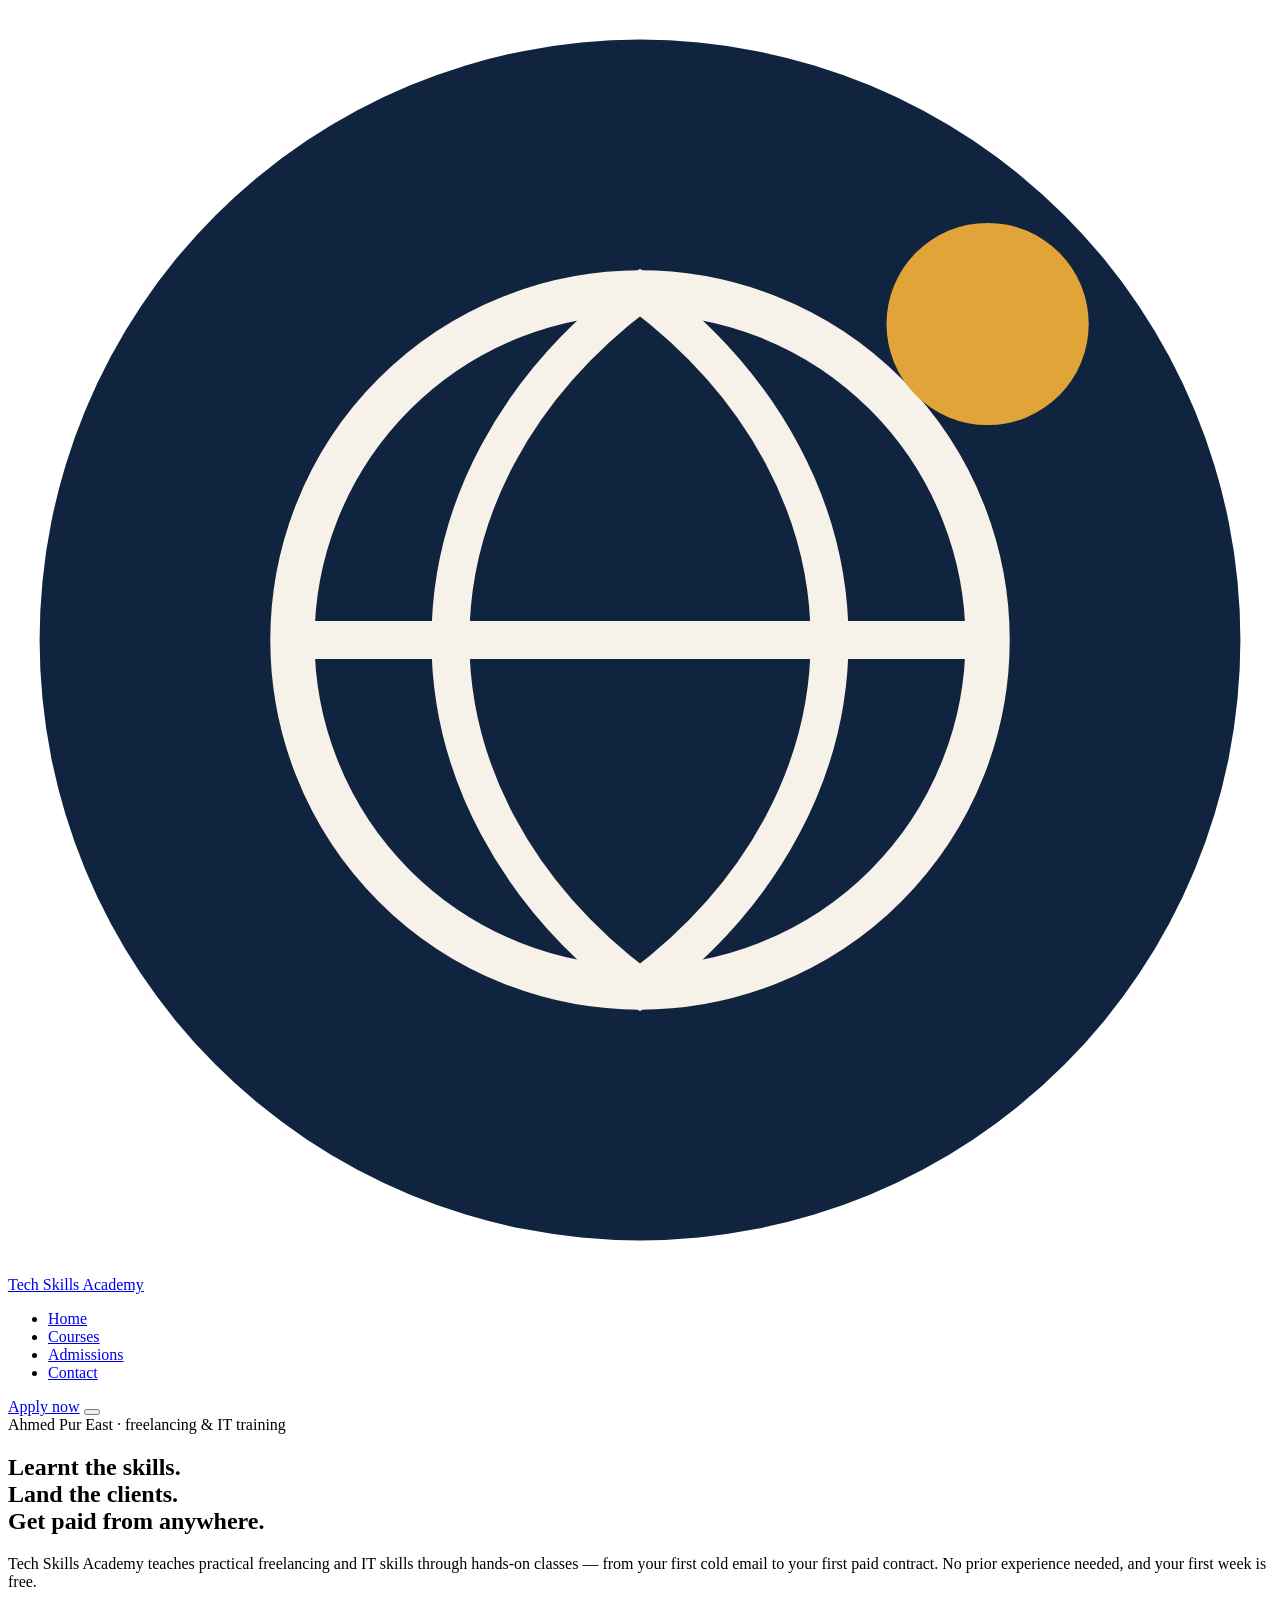
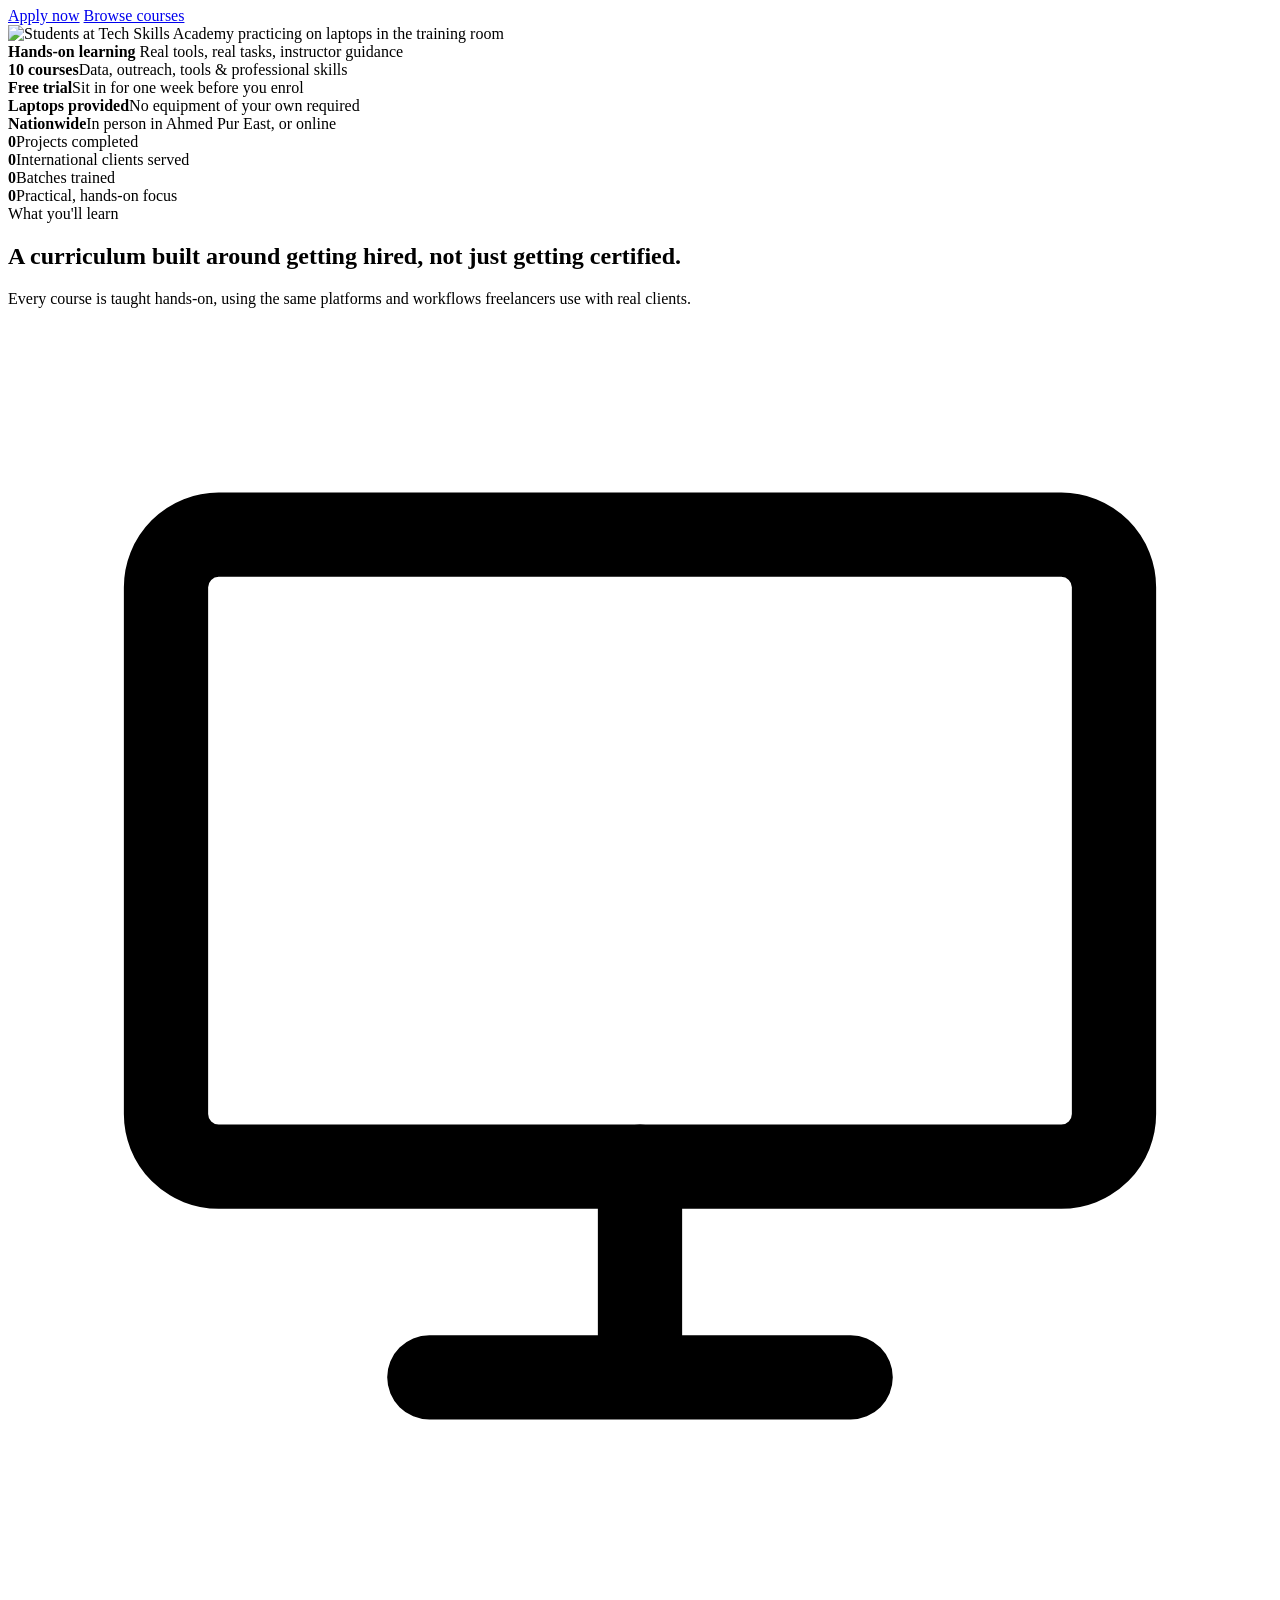
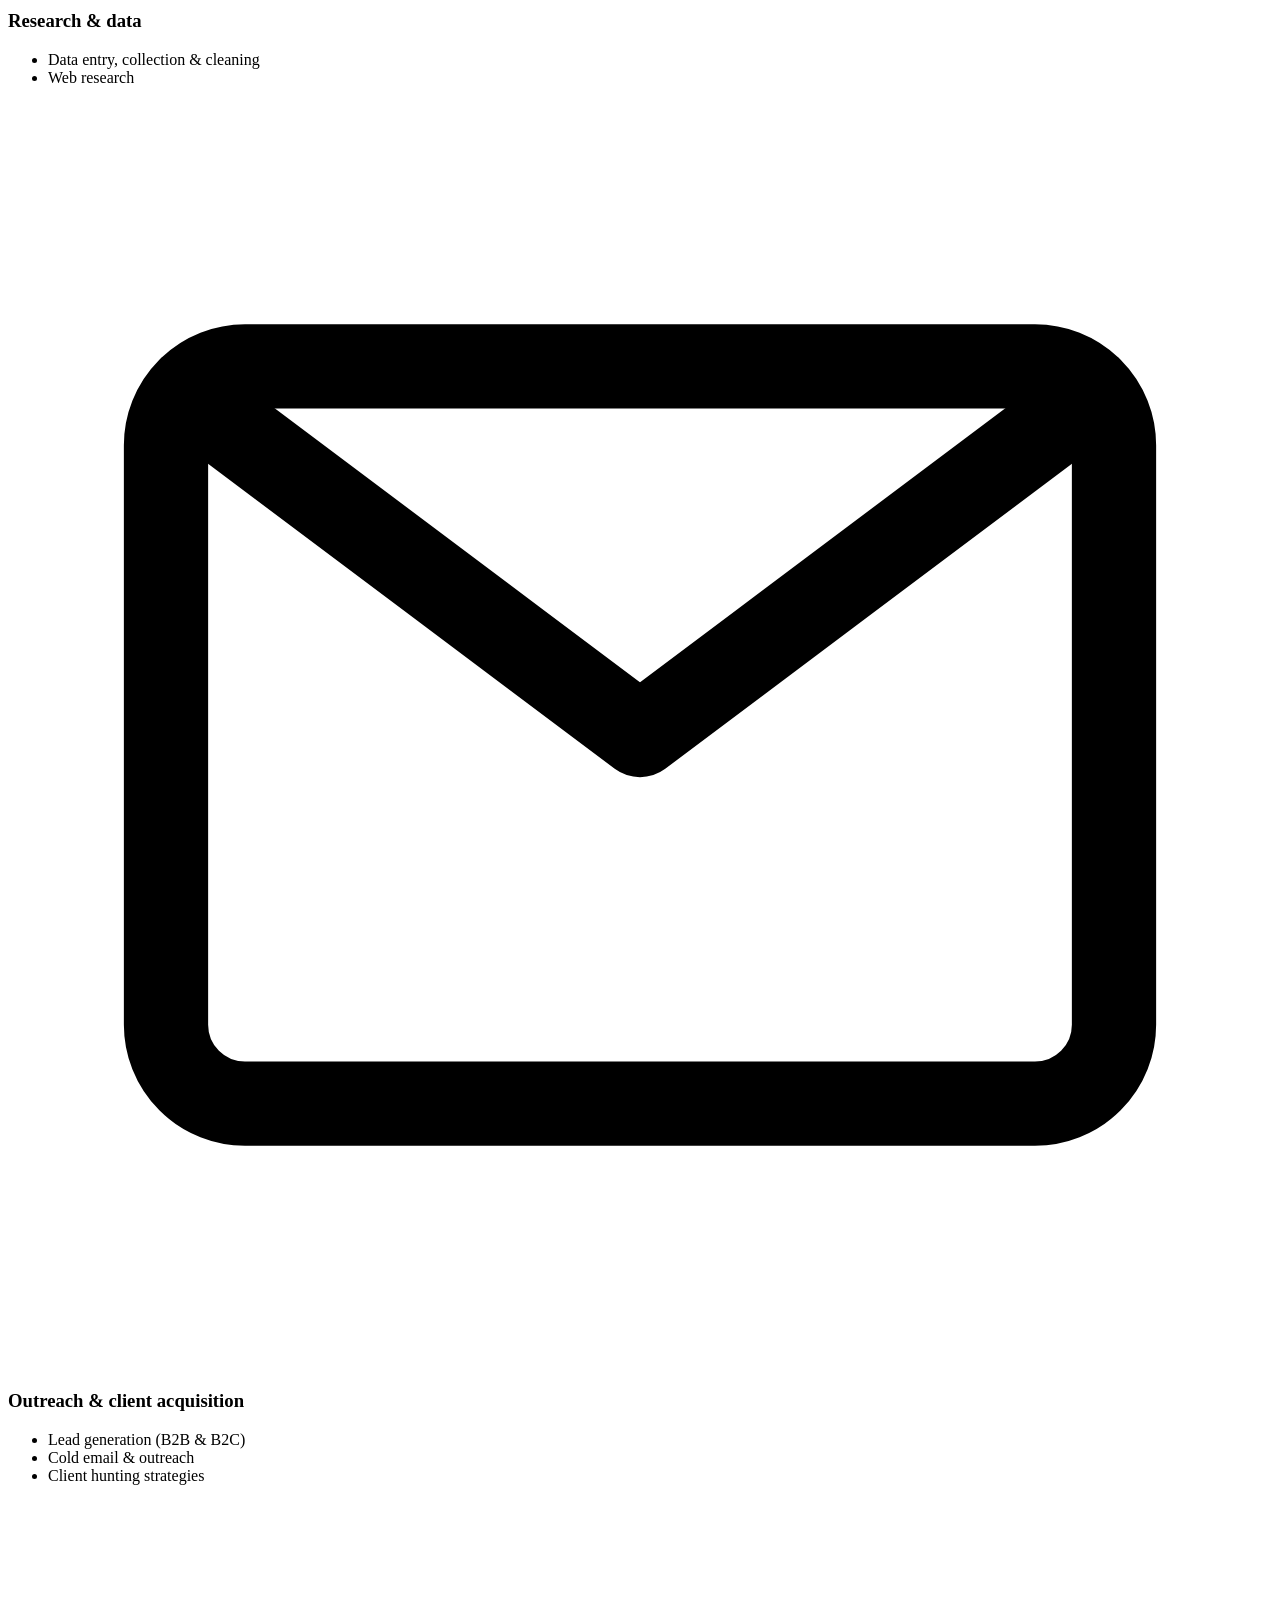
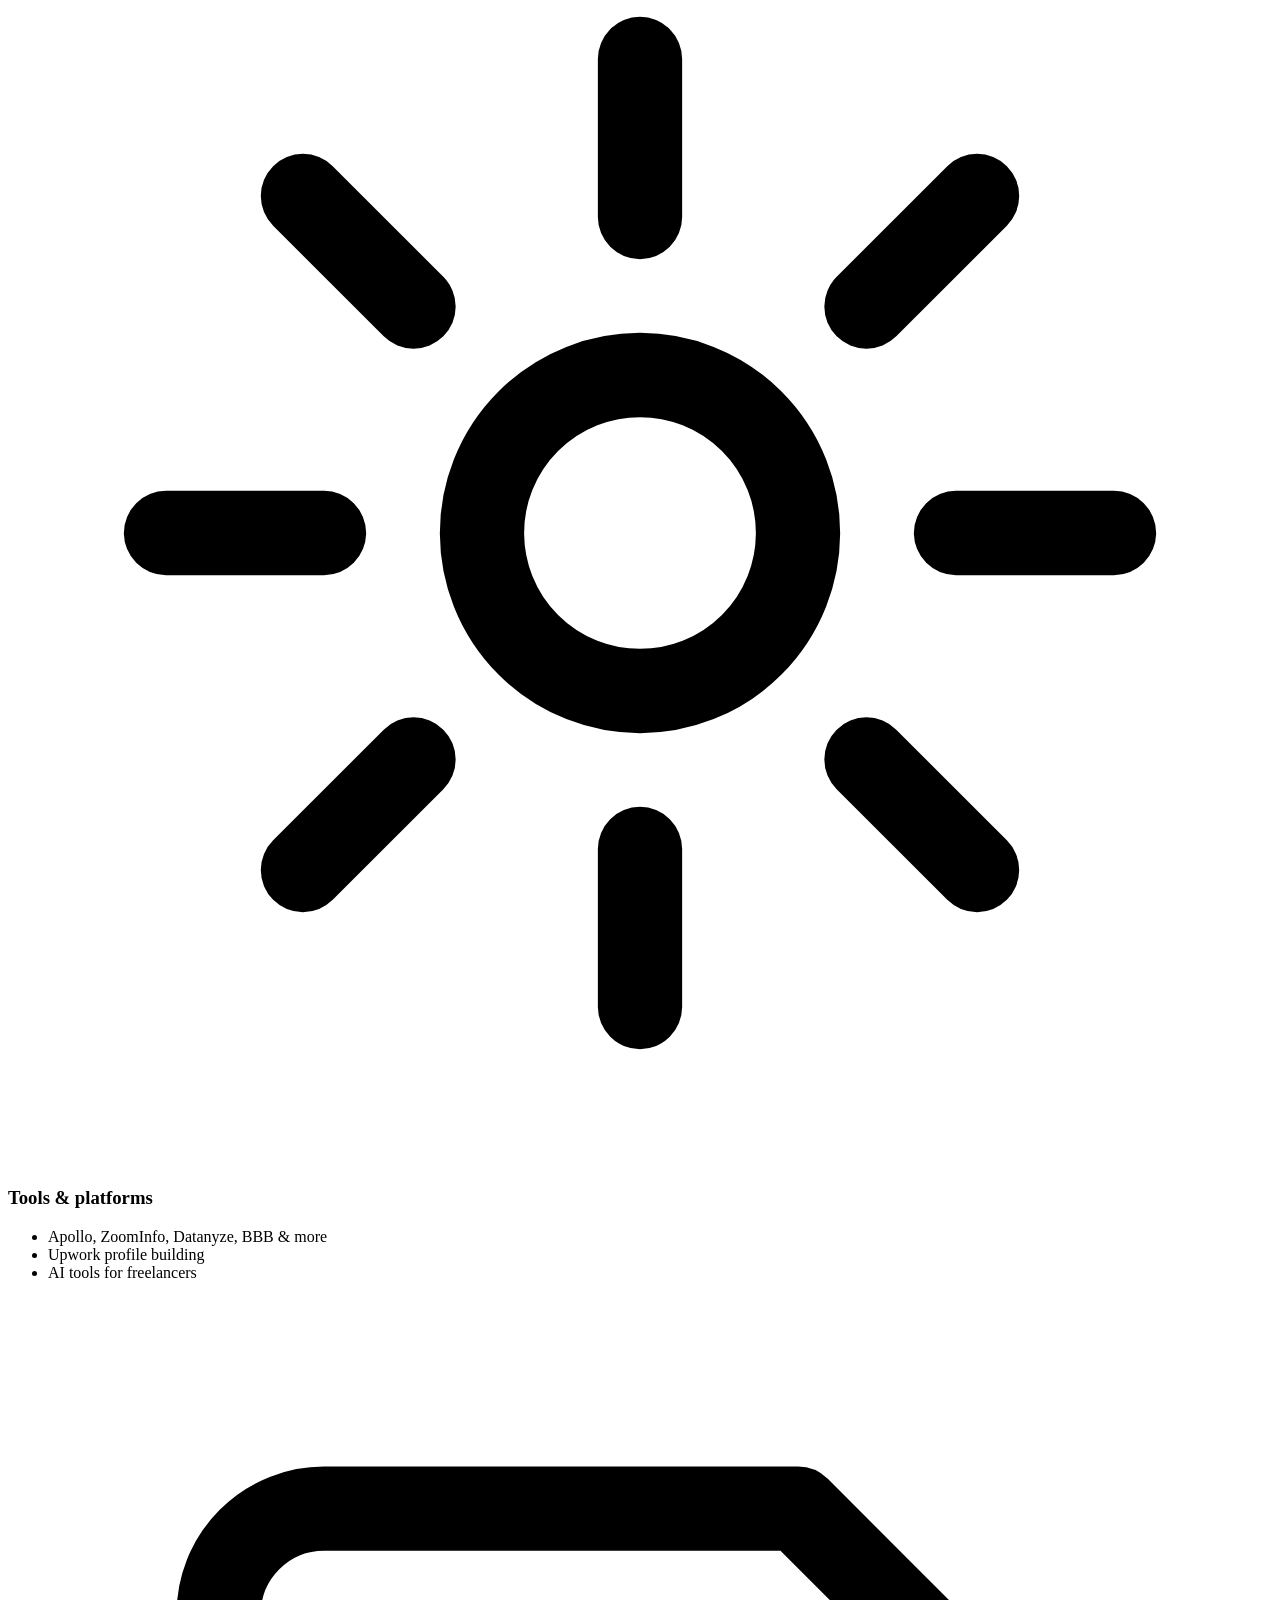
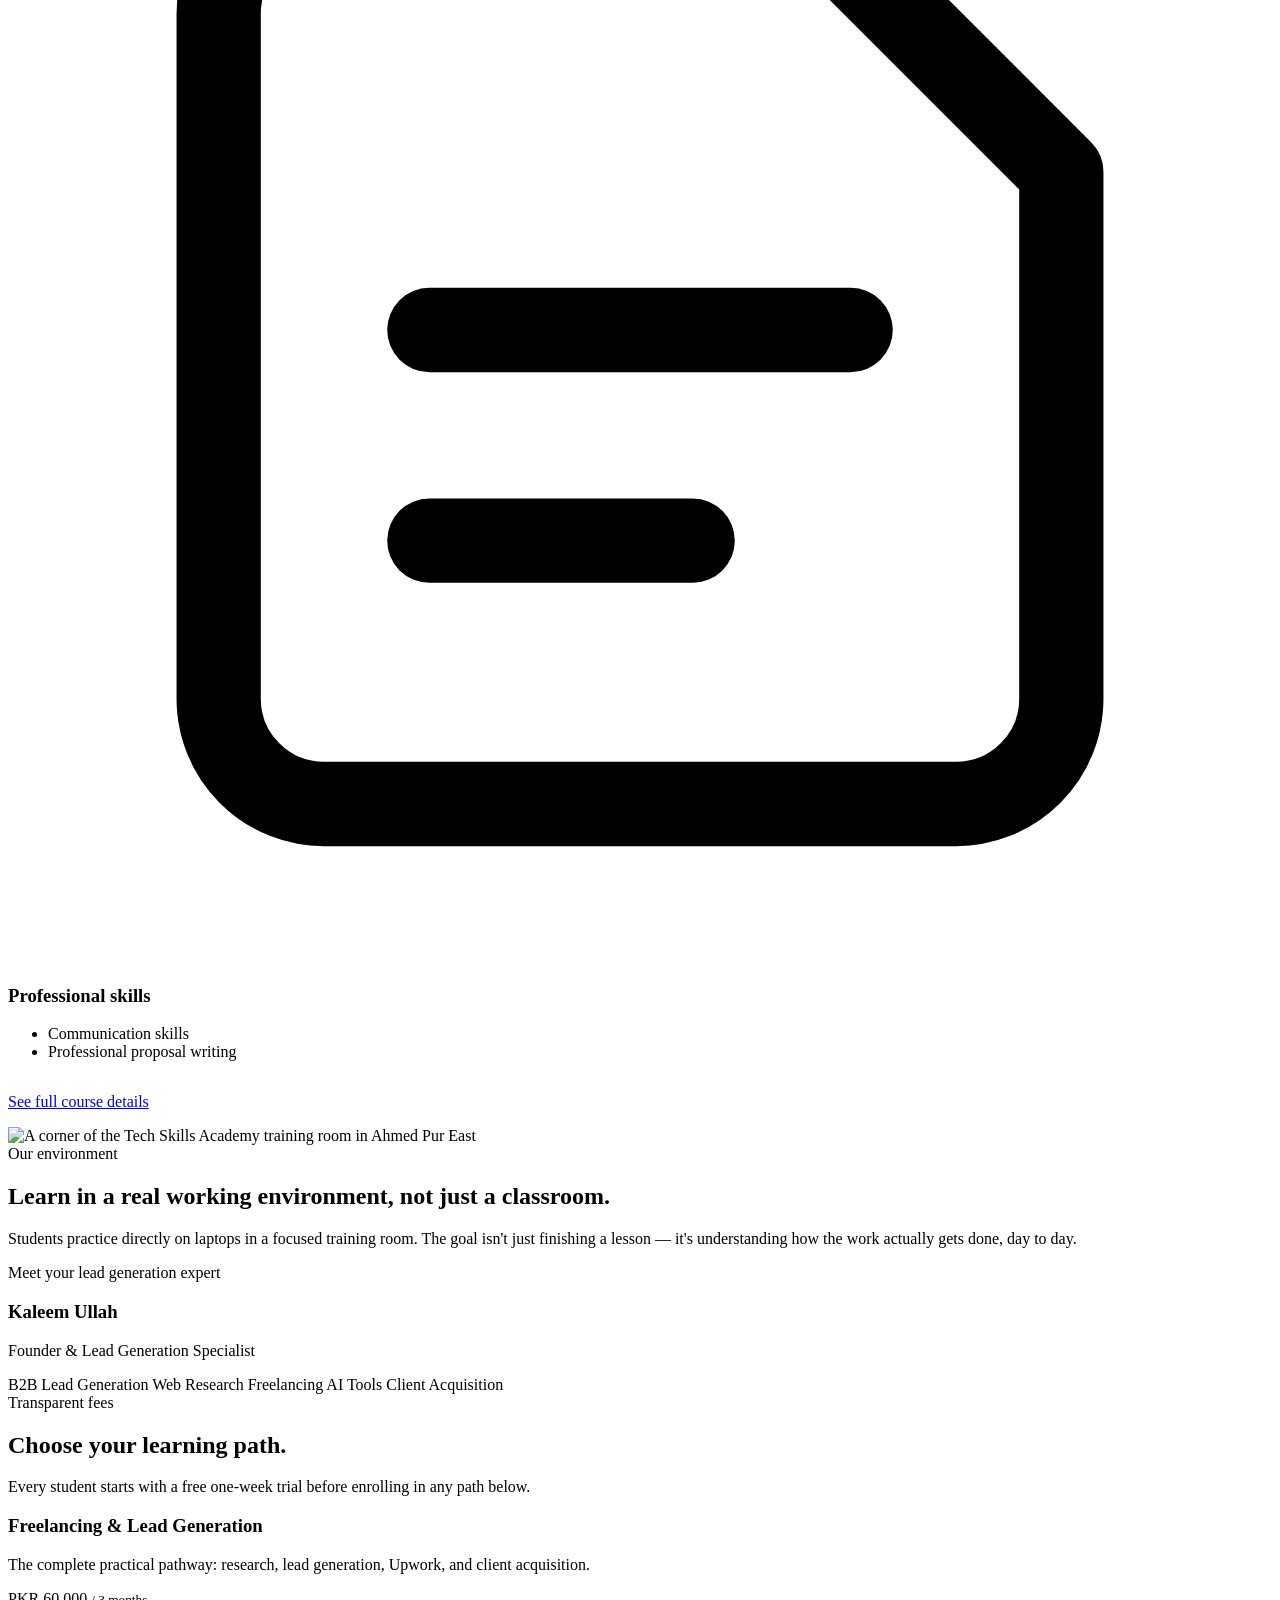
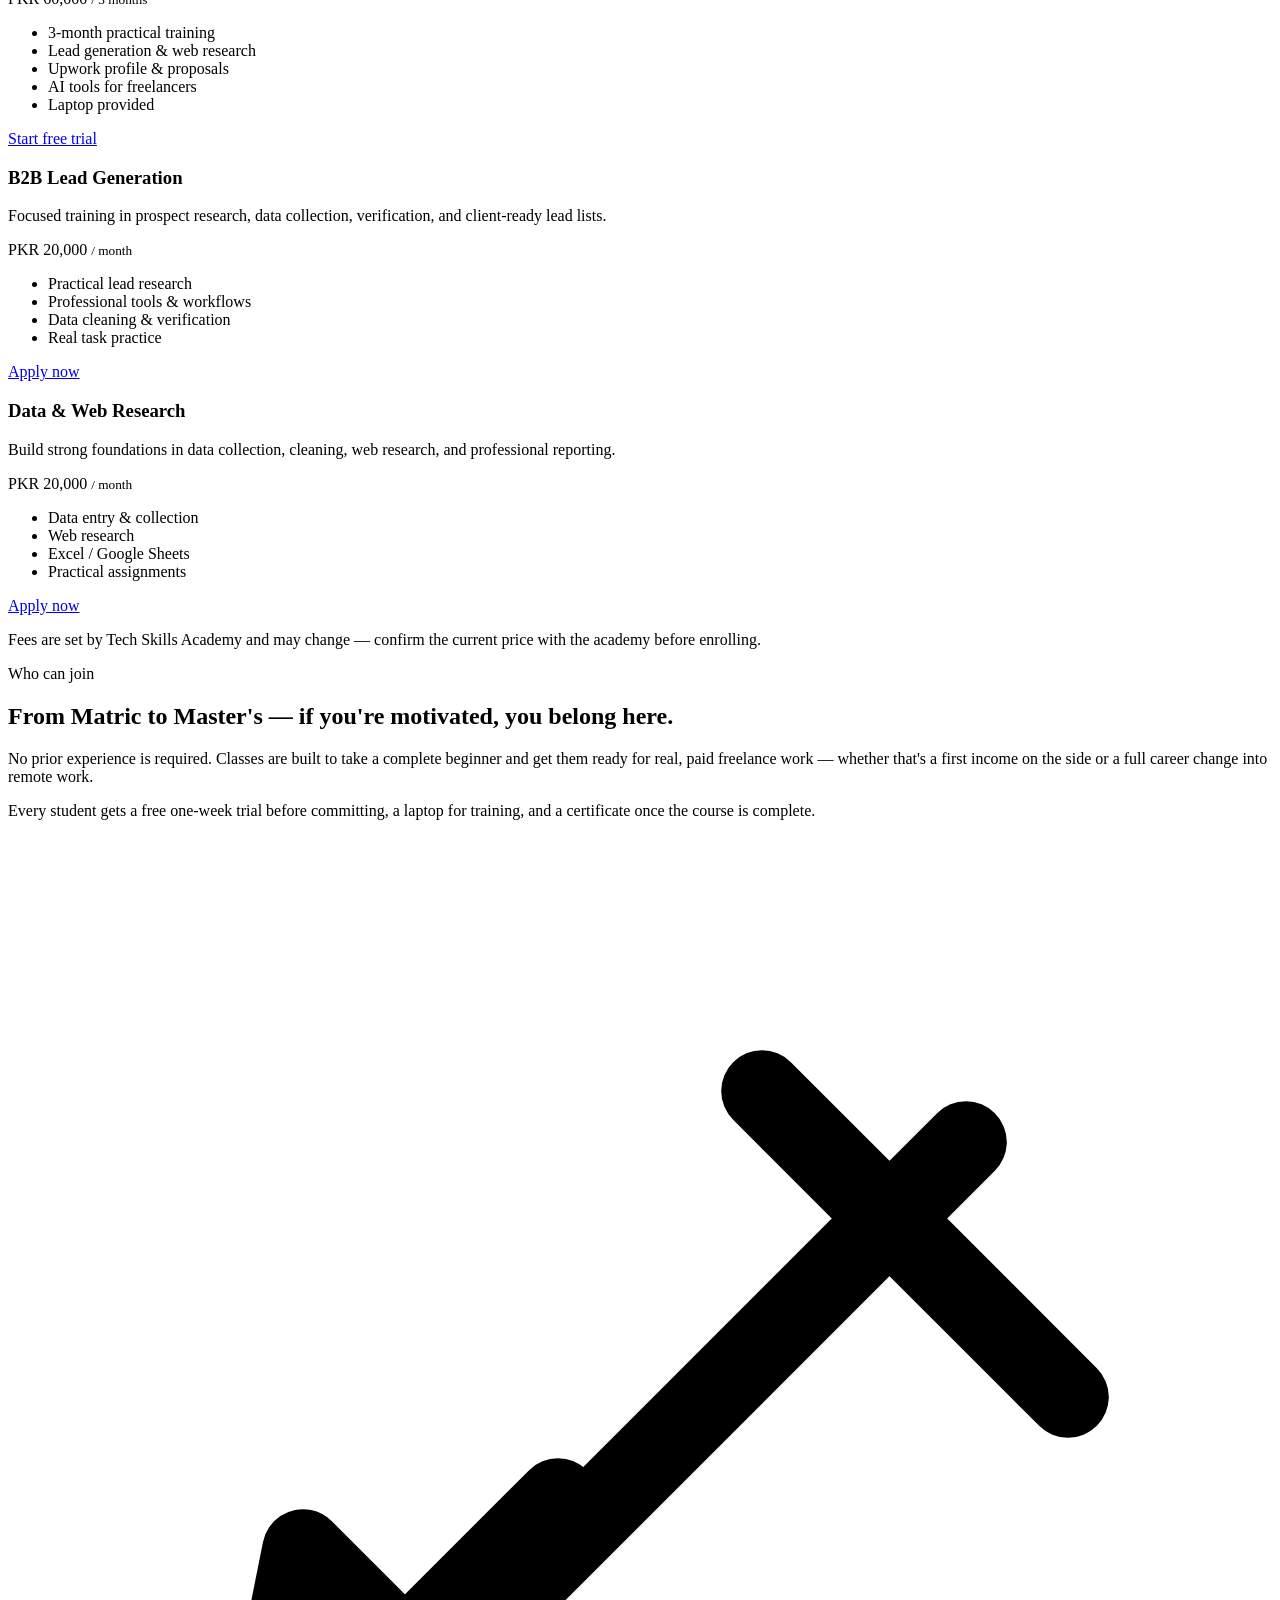
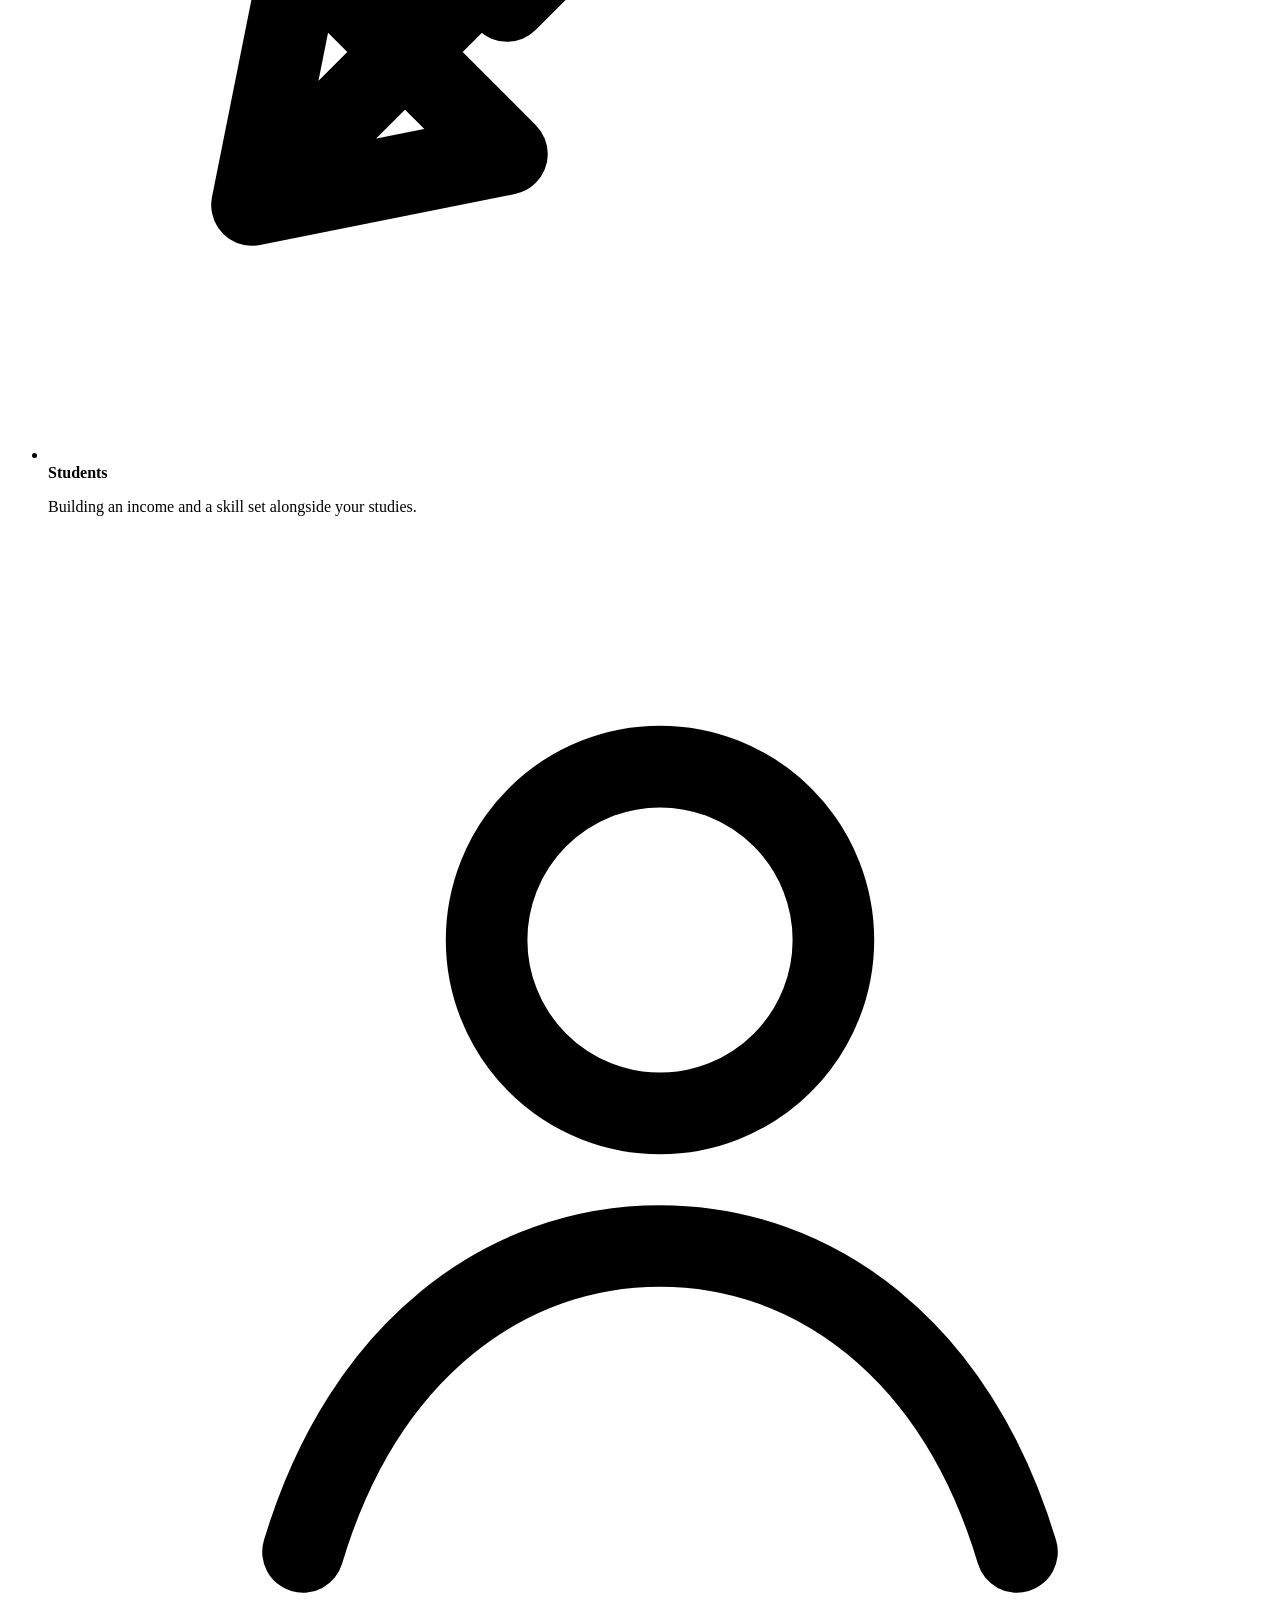
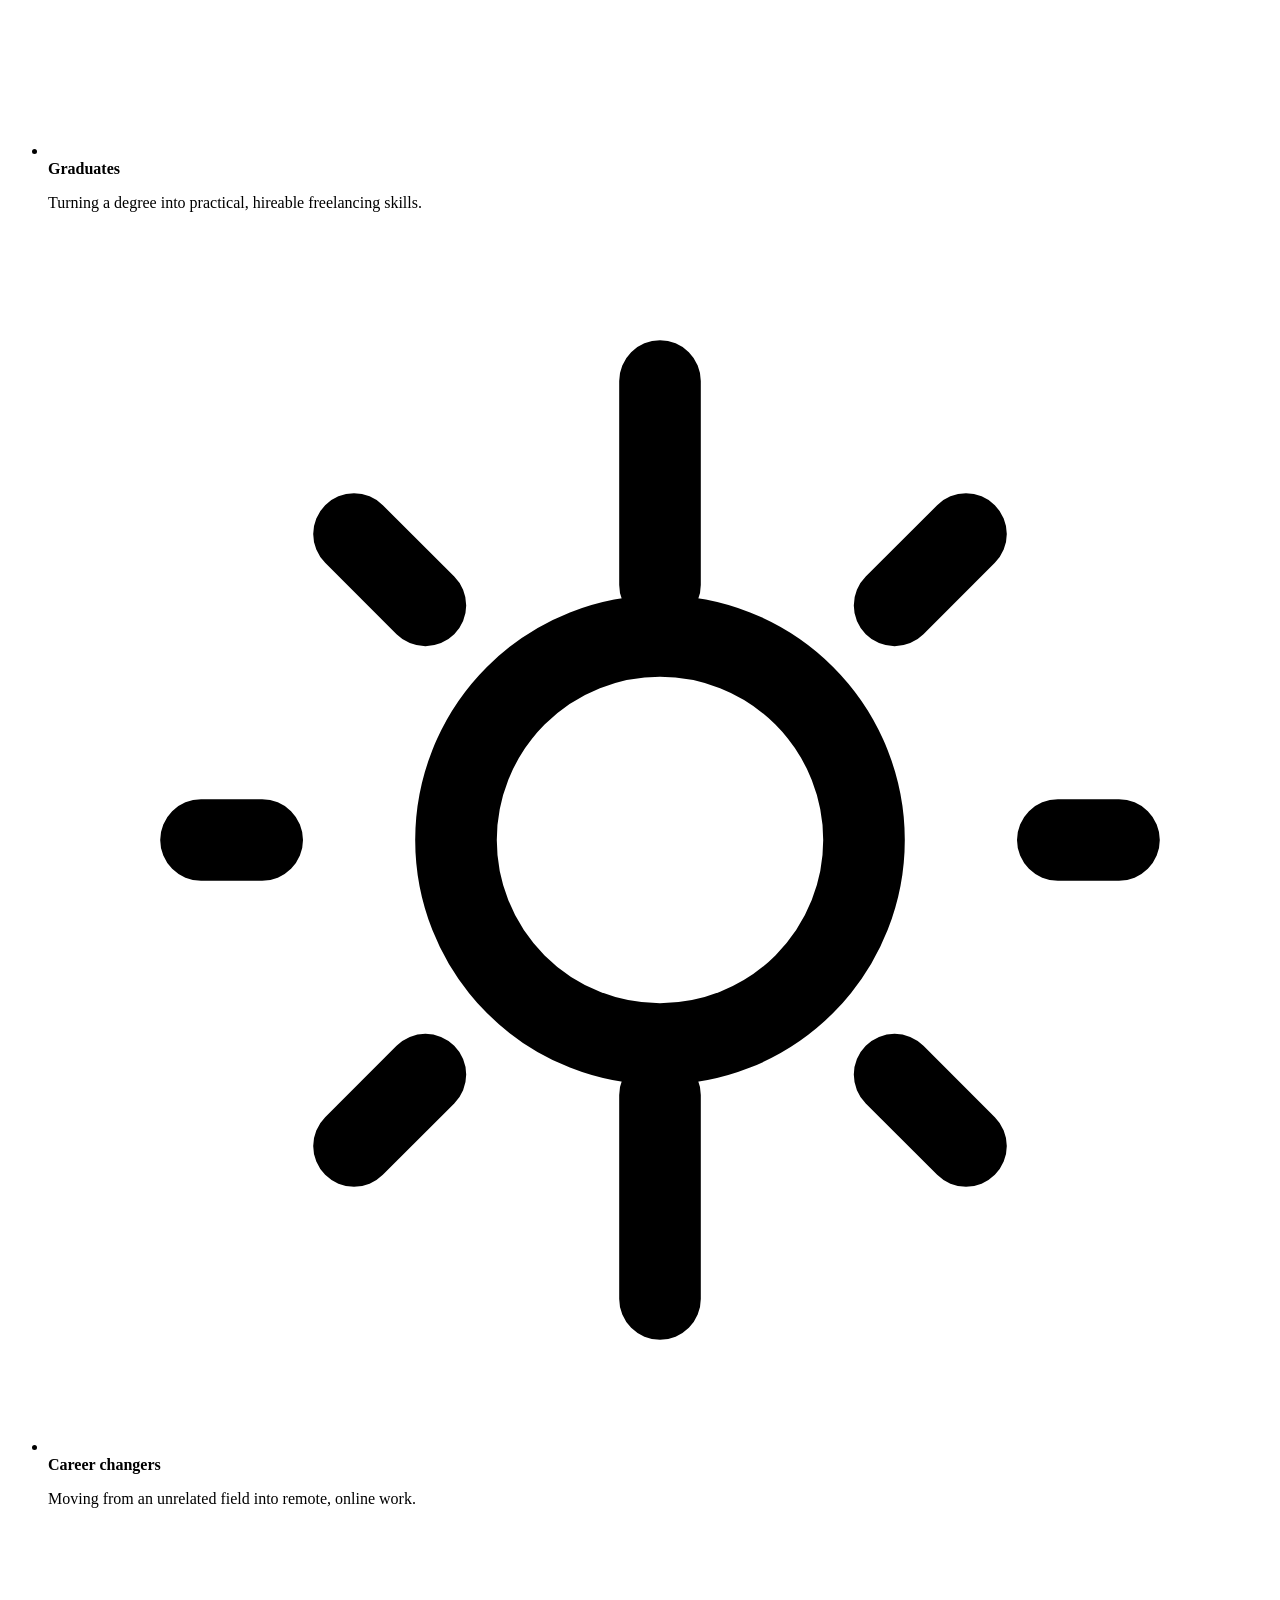
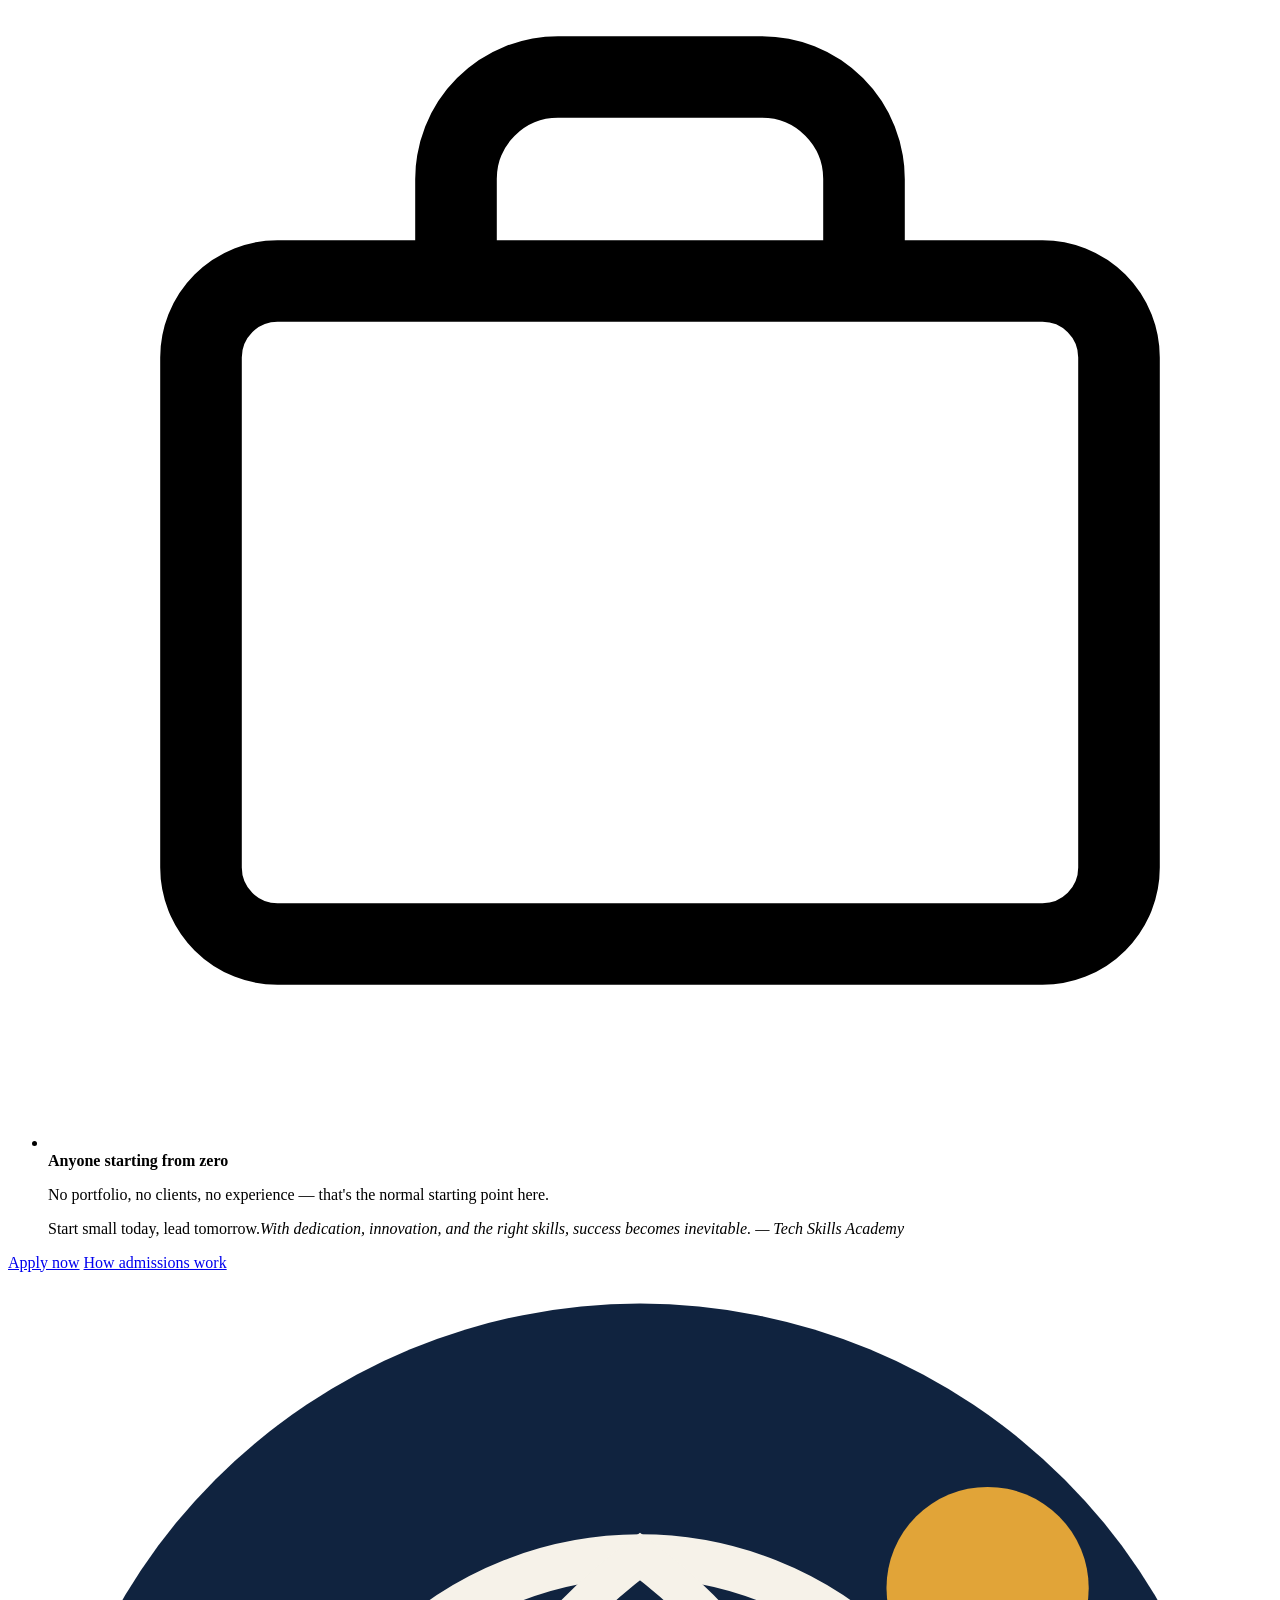
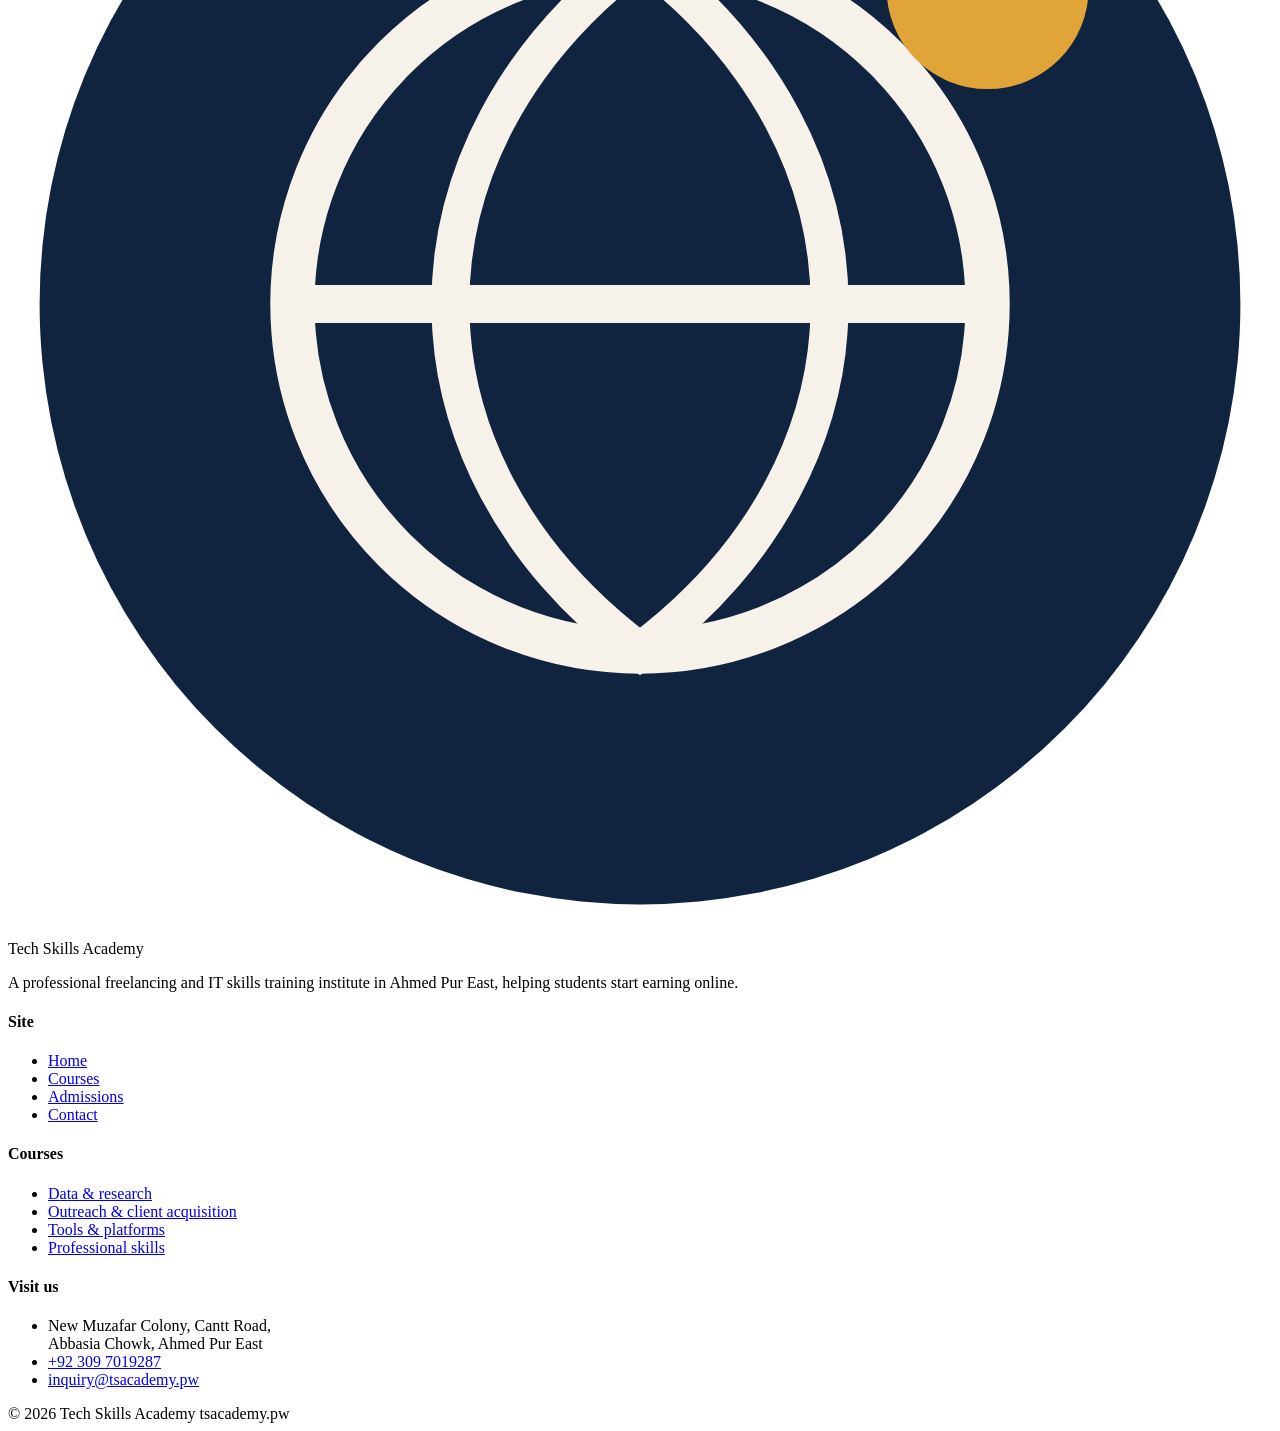
==== index.html @ be58c356 "Update index.html" ====
<!DOCTYPE html>
<html lang="en">
<head>
<meta charset="UTF-8">
<meta name="viewport" content="width=device-width, initial-scale=1.0">
<title>Tech Skills Academy — Freelancing &amp; IT Training in Ahmed Pur East</title>
<meta name="description" content="Tech Skills Academy is a hands-on freelancing and IT training institute in Ahmed Pur East. Free 1-week trial, laptops provided, certificate on completion.">
<link rel="stylesheet" href="style.css">
</head>
<body>

<header class="site-header">
  <div class="nav">
    <a href="index.html" class="brand">
      <svg viewBox="0 0 40 40" xmlns="http://www.w3.org/2000/svg" aria-hidden="true">
        <circle cx="20" cy="20" r="19" fill="#10233F"/>
        <circle cx="20" cy="20" r="11" stroke="#F6F2E9" stroke-width="1.4" fill="none"/>
        <path d="M9 20h22M20 9c4 3 6 7 6 11s-2 8-6 11c-4-3-6-7-6-11s2-8 6-11z" stroke="#F6F2E9" stroke-width="1.2" fill="none"/>
        <circle cx="31" cy="10" r="3.2" fill="#E1A438"/>
      </svg>
      Tech Skills Academy
    </a>
    <ul class="nav-links">
      <li><a href="index.html">Home</a></li>
      <li><a href="courses.html">Courses</a></li>
      <li><a href="admissions.html">Admissions</a></li>
      <li><a href="contact.html">Contact</a></li>
    </ul>
    <div class="nav-right">
      <a class="btn btn-gold" href="https://forms.gle/VNoU6dF5Phvj5ANXA" target="_blank" rel="noopener">Apply now</a>
      <button class="menu-toggle" aria-label="Open menu" aria-expanded="false"><span></span></button>
    </div>
  </div>
</header>

<main>

  <!-- HERO -->
  <section class="hero">
    <div class="wrap">
      <div class="hero-copy">
        <span class="eyebrow">Ahmed Pur East · freelancing &amp; IT training</span>
        <h1>Learnt the skills.<br>Land the clients.<br>Get paid from anywhere.</h1>
        <p class="lede">Tech Skills Academy teaches practical freelancing and IT skills through hands-on classes — from your first cold email to your first paid contract. No prior experience needed, and your first week is free.</p>
        <div class="hero-ctas">
          <a class="btn btn-gold" href="https://forms.gle/VNoU6dF5Phvj5ANXA" target="_blank" rel="noopener">Apply now</a>
          <a class="btn btn-outline" href="courses.html">Browse courses</a>
        </div>
      </div>

      <div class="hero-art hero-photo">
        <img src="assets/training-room-1.jpg" alt="Students at Tech Skills Academy practicing on laptops in the training room">
        <div class="hero-badge">
          <strong>Hands-on learning</strong>
          <span>Real tools, real tasks, instructor guidance</span>
        </div>
      </div>
    </div>
  </section>

  <!-- FACT STRIP -->
  <section class="fact-strip" style="padding:0;">
    <div class="wrap">
      <div class="fact"><strong>10 courses</strong><span>Data, outreach, tools &amp; professional skills</span></div>
      <div class="fact"><strong>Free trial</strong><span>Sit in for one week before you enrol</span></div>
      <div class="fact"><strong>Laptops provided</strong><span>No equipment of your own required</span></div>
      <div class="fact"><strong>Nationwide</strong><span>In person in Ahmed Pur East, or online</span></div>
    </div>
  </section>

  <!-- TRACK RECORD -->
  <section class="stat-row" style="padding:0;">
    <div class="wrap">
      <div class="stat-block"><strong data-count="50" data-suffix="+">0</strong><span>Projects completed</span></div>
      <div class="stat-block"><strong data-count="20" data-suffix="">0</strong><span>International clients served</span></div>
      <div class="stat-block"><strong data-count="5" data-suffix="">0</strong><span>Batches trained</span></div>
      <div class="stat-block"><strong data-count="100" data-suffix="%">0</strong><span>Practical, hands-on focus</span></div>
    </div>
  </section>

  <!-- COURSE CATEGORIES PREVIEW -->
  <section>
    <div class="wrap">
      <div class="section-head">
        <span class="section-tag">What you'll learn</span>
        <h2>A curriculum built around getting hired, not just getting certified.</h2>
        <p>Every course is taught hands-on, using the same platforms and workflows freelancers use with real clients.</p>
      </div>

      <div class="cat-grid">
        <div class="cat-card">
          <svg class="cat-icon" viewBox="0 0 24 24" fill="none" xmlns="http://www.w3.org/2000/svg"><rect x="3" y="4" width="18" height="12" rx="1" stroke="currentColor" stroke-width="1.6"/><path d="M8 20h8M12 16v4" stroke="currentColor" stroke-width="1.6" stroke-linecap="round"/></svg>
          <h3>Research &amp; data</h3>
          <ul>
            <li>Data entry, collection &amp; cleaning</li>
            <li>Web research</li>
          </ul>
        </div>
        <div class="cat-card">
          <svg class="cat-icon" viewBox="0 0 24 24" fill="none" xmlns="http://www.w3.org/2000/svg"><path d="M4 6l8 6 8-6" stroke="currentColor" stroke-width="1.6" stroke-linecap="round" stroke-linejoin="round"/><rect x="3" y="5" width="18" height="14" rx="1.5" stroke="currentColor" stroke-width="1.6"/></svg>
          <h3>Outreach &amp; client acquisition</h3>
          <ul>
            <li>Lead generation (B2B &amp; B2C)</li>
            <li>Cold email &amp; outreach</li>
            <li>Client hunting strategies</li>
          </ul>
        </div>
        <div class="cat-card">
          <svg class="cat-icon" viewBox="0 0 24 24" fill="none" xmlns="http://www.w3.org/2000/svg"><circle cx="12" cy="12" r="3" stroke="currentColor" stroke-width="1.6"/><path d="M12 3v3M12 18v3M3 12h3M18 12h3M5.6 5.6l2.1 2.1M16.3 16.3l2.1 2.1M5.6 18.4l2.1-2.1M16.3 7.7l2.1-2.1" stroke="currentColor" stroke-width="1.6" stroke-linecap="round"/></svg>
          <h3>Tools &amp; platforms</h3>
          <ul>
            <li>Apollo, ZoomInfo, Datanyze, BBB &amp; more</li>
            <li>Upwork profile building</li>
            <li>AI tools for freelancers</li>
          </ul>
        </div>
        <div class="cat-card">
          <svg class="cat-icon" viewBox="0 0 24 24" fill="none" xmlns="http://www.w3.org/2000/svg"><path d="M4 19V6a2 2 0 012-2h9l5 5v10a2 2 0 01-2 2H6a2 2 0 01-2-2z" stroke="currentColor" stroke-width="1.6" stroke-linejoin="round"/><path d="M8 12h8M8 16h5" stroke="currentColor" stroke-width="1.6" stroke-linecap="round"/></svg>
          <h3>Professional skills</h3>
          <ul>
            <li>Communication skills</li>
            <li>Professional proposal writing</li>
          </ul>
        </div>
      </div>

      <p style="margin-top:32px;"><a class="btn btn-outline" href="courses.html">See full course details</a></p>
    </div>
  </section>

  <!-- FOUNDER / ENVIRONMENT -->
  <section>
    <div class="wrap founder-split">
      <div class="founder-photo">
        <img src="assets/training-room-2.jpg" alt="A corner of the Tech Skills Academy training room in Ahmed Pur East">
      </div>
      <div>
        <span class="section-tag">Our environment</span>
        <h2>Learn in a real working environment, not just a classroom.</h2>
        <p>Students practice directly on laptops in a focused training room. The goal isn't just finishing a lesson — it's understanding how the work actually gets done, day to day.</p>

        <div class="founder-card">
          <span class="section-tag">Meet your lead generation expert</span>
          <h3>Kaleem Ullah</h3>
          <p class="role">Founder &amp; Lead Generation Specialist</p>
          <div class="pill-row">
            <span class="pill">B2B Lead Generation</span>
            <span class="pill">Web Research</span>
            <span class="pill">Freelancing</span>
            <span class="pill">AI Tools</span>
            <span class="pill">Client Acquisition</span>
          </div>
        </div>
      </div>
    </div>
  </section>

  <!-- PRICING -->
  <section style="background:var(--cream); border-top:1px solid var(--line); border-bottom:1px solid var(--line);">
    <div class="wrap">
      <div class="section-head">
        <span class="section-tag">Transparent fees</span>
        <h2>Choose your learning path.</h2>
        <p>Every student starts with a free one-week trial before enrolling in any path below.</p>
      </div>

      <div class="pricing-grid">
        <div class="price-card featured">
        
          <h3>Freelancing &amp; Lead Generation</h3>
          <p>The complete practical pathway: research, lead generation, Upwork, and client acquisition.</p>
          <div class="amount">PKR 60,000 <small>/ 3 months</small></div>
          <ul>
            <li>3-month practical training</li>
            <li>Lead generation &amp; web research</li>
            <li>Upwork profile &amp; proposals</li>
            <li>AI tools for freelancers</li>
            <li>Laptop provided</li>
          </ul>
          <a class="btn btn-gold btn-block" href="https://forms.gle/VNoU6dF5Phvj5ANXA" target="_blank" rel="noopener">Start free trial</a>
        </div>
        <div class="price-card">
          <h3>B2B Lead Generation</h3>
          <p>Focused training in prospect research, data collection, verification, and client-ready lead lists.</p>
          <div class="amount">PKR 20,000 <small>/ month</small></div>
          <ul>
            <li>Practical lead research</li>
            <li>Professional tools &amp; workflows</li>
            <li>Data cleaning &amp; verification</li>
            <li>Real task practice</li>
          </ul>
          <a class="btn btn-outline btn-block" href="https://forms.gle/VNoU6dF5Phvj5ANXA" target="_blank" rel="noopener">Apply now</a>
        </div>
        <div class="price-card">
          <h3>Data &amp; Web Research</h3>
          <p>Build strong foundations in data collection, cleaning, web research, and professional reporting.</p>
          <div class="amount">PKR 20,000 <small>/ month</small></div>
          <ul>
            <li>Data entry &amp; collection</li>
            <li>Web research</li>
            <li>Excel / Google Sheets</li>
            <li>Practical assignments</li>
          </ul>
          <a class="btn btn-outline btn-block" href="https://forms.gle/VNoU6dF5Phvj5ANXA" target="_blank" rel="noopener">Apply now</a>
        </div>
      </div>
      <p class="price-note">Fees are set by Tech Skills Academy and may change — confirm the current price with the academy before enrolling.</p>
    </div>
  </section>

  <!-- WHO IS THIS FOR -->
  <section style="background:var(--cream); border-top:1px solid var(--line); border-bottom:1px solid var(--line);">
    <div class="wrap audience">
      <div>
        <span class="section-tag">Who can join</span>
        <h2>From Matric to Master's — if you're motivated, you belong here.</h2>
        <p>No prior experience is required. Classes are built to take a complete beginner and get them ready for real, paid freelance work — whether that's a first income on the side or a full career change into remote work.</p>
        <p>Every student gets a free one-week trial before committing, a laptop for training, and a certificate once the course is complete.</p>
      </div>
      <ul class="audience-list">
        <li>
          <svg viewBox="0 0 24 24" fill="none" xmlns="http://www.w3.org/2000/svg"><path d="M4 19l6-6M14 5l6 6M9 15l9-9M4 19l1-5 4 4z" stroke="currentColor" stroke-width="1.6" stroke-linecap="round" stroke-linejoin="round"/></svg>
          <div><strong>Students</strong><p>Building an income and a skill set alongside your studies.</p></div>
        </li>
        <li>
          <svg viewBox="0 0 24 24" fill="none" xmlns="http://www.w3.org/2000/svg"><circle cx="12" cy="8" r="3.4" stroke="currentColor" stroke-width="1.6"/><path d="M5 20c1.2-4 4-6 7-6s5.8 2 7 6" stroke="currentColor" stroke-width="1.6" stroke-linecap="round"/></svg>
          <div><strong>Graduates</strong><p>Turning a degree into practical, hireable freelancing skills.</p></div>
        </li>
        <li>
          <svg viewBox="0 0 24 24" fill="none" xmlns="http://www.w3.org/2000/svg"><path d="M12 3v4M12 17v4M4.2 12H3M21 12h-1.2M6 6l1.4 1.4M16.6 16.6L18 18M18 6l-1.4 1.4M7.4 16.6L6 18" stroke="currentColor" stroke-width="1.6" stroke-linecap="round"/><circle cx="12" cy="12" r="4" stroke="currentColor" stroke-width="1.6"/></svg>
          <div><strong>Career changers</strong><p>Moving from an unrelated field into remote, online work.</p></div>
        </li>
        <li>
          <svg viewBox="0 0 24 24" fill="none" xmlns="http://www.w3.org/2000/svg"><rect x="3" y="7" width="18" height="13" rx="1.5" stroke="currentColor" stroke-width="1.6"/><path d="M8 7V5a2 2 0 012-2h4a2 2 0 012 2v2" stroke="currentColor" stroke-width="1.6"/></svg>
          <div><strong>Anyone starting from zero</strong><p>No portfolio, no clients, no experience — that's the normal starting point here.</p></div>
        </li>
      </ul>
    </div>
  </section>

  <!-- QUOTE / CTA BANNER -->
  <section class="quote-banner">
    <div class="wrap">
      <blockquote>Start small today, lead tomorrow.<cite>With dedication, innovation, and the right skills, success becomes inevitable. — Tech Skills Academy</cite></blockquote>
      <div class="quote-cta">
        <a class="btn btn-gold" href="https://forms.gle/VNoU6dF5Phvj5ANXA" target="_blank" rel="noopener">Apply now</a>
        <a class="btn btn-outline-light" href="admissions.html">How admissions work</a>
      </div>
    </div>
  </section>

</main>

<footer class="site-footer">
  <div class="wrap footer-grid">
    <div>
      <div class="footer-brand">
        <svg viewBox="0 0 40 40" xmlns="http://www.w3.org/2000/svg" aria-hidden="true">
          <circle cx="20" cy="20" r="19" fill="#10233F"/>
          <circle cx="20" cy="20" r="11" stroke="#F6F2E9" stroke-width="1.4" fill="none"/>
          <path d="M9 20h22M20 9c4 3 6 7 6 11s-2 8-6 11c-4-3-6-7-6-11s2-8 6-11z" stroke="#F6F2E9" stroke-width="1.2" fill="none"/>
          <circle cx="31" cy="10" r="3.2" fill="#E1A438"/>
        </svg>
        <span>Tech Skills Academy</span>
      </div>
      <p>A professional freelancing and IT skills training institute in Ahmed Pur East, helping students start earning online.</p>
    </div>
    <div>
      <h4>Site</h4>
      <ul class="footer-links">
        <li><a href="index.html">Home</a></li>
        <li><a href="courses.html">Courses</a></li>
        <li><a href="admissions.html">Admissions</a></li>
        <li><a href="contact.html">Contact</a></li>
      </ul>
    </div>
    <div>
      <h4>Courses</h4>
      <ul class="footer-links">
        <li><a href="courses.html#research">Data &amp; research</a></li>
        <li><a href="courses.html#outreach">Outreach &amp; client acquisition</a></li>
        <li><a href="courses.html#tools">Tools &amp; platforms</a></li>
        <li><a href="courses.html#professional">Professional skills</a></li>
      </ul>
    </div>
    <div>
      <h4>Visit us</h4>
      <ul class="footer-links">
        <li>New Muzafar Colony, Cantt Road,<br>Abbasia Chowk, Ahmed Pur East</li>
        <li><a href="https://wa.me/+923097019287">+92 309 7019287</a></li>
        <li><a href="mailto:inquiry@tsacademy.pw">inquiry@tsacademy.pw</a></li>
      </ul>
    </div>
  </div>
  <div class="wrap footer-bottom">
    <span>© 2026 Tech Skills Academy</span>
    <span>tsacademy.pw</span>
  </div>
</footer>

<script src="script.js"></script>
</body>
</html>
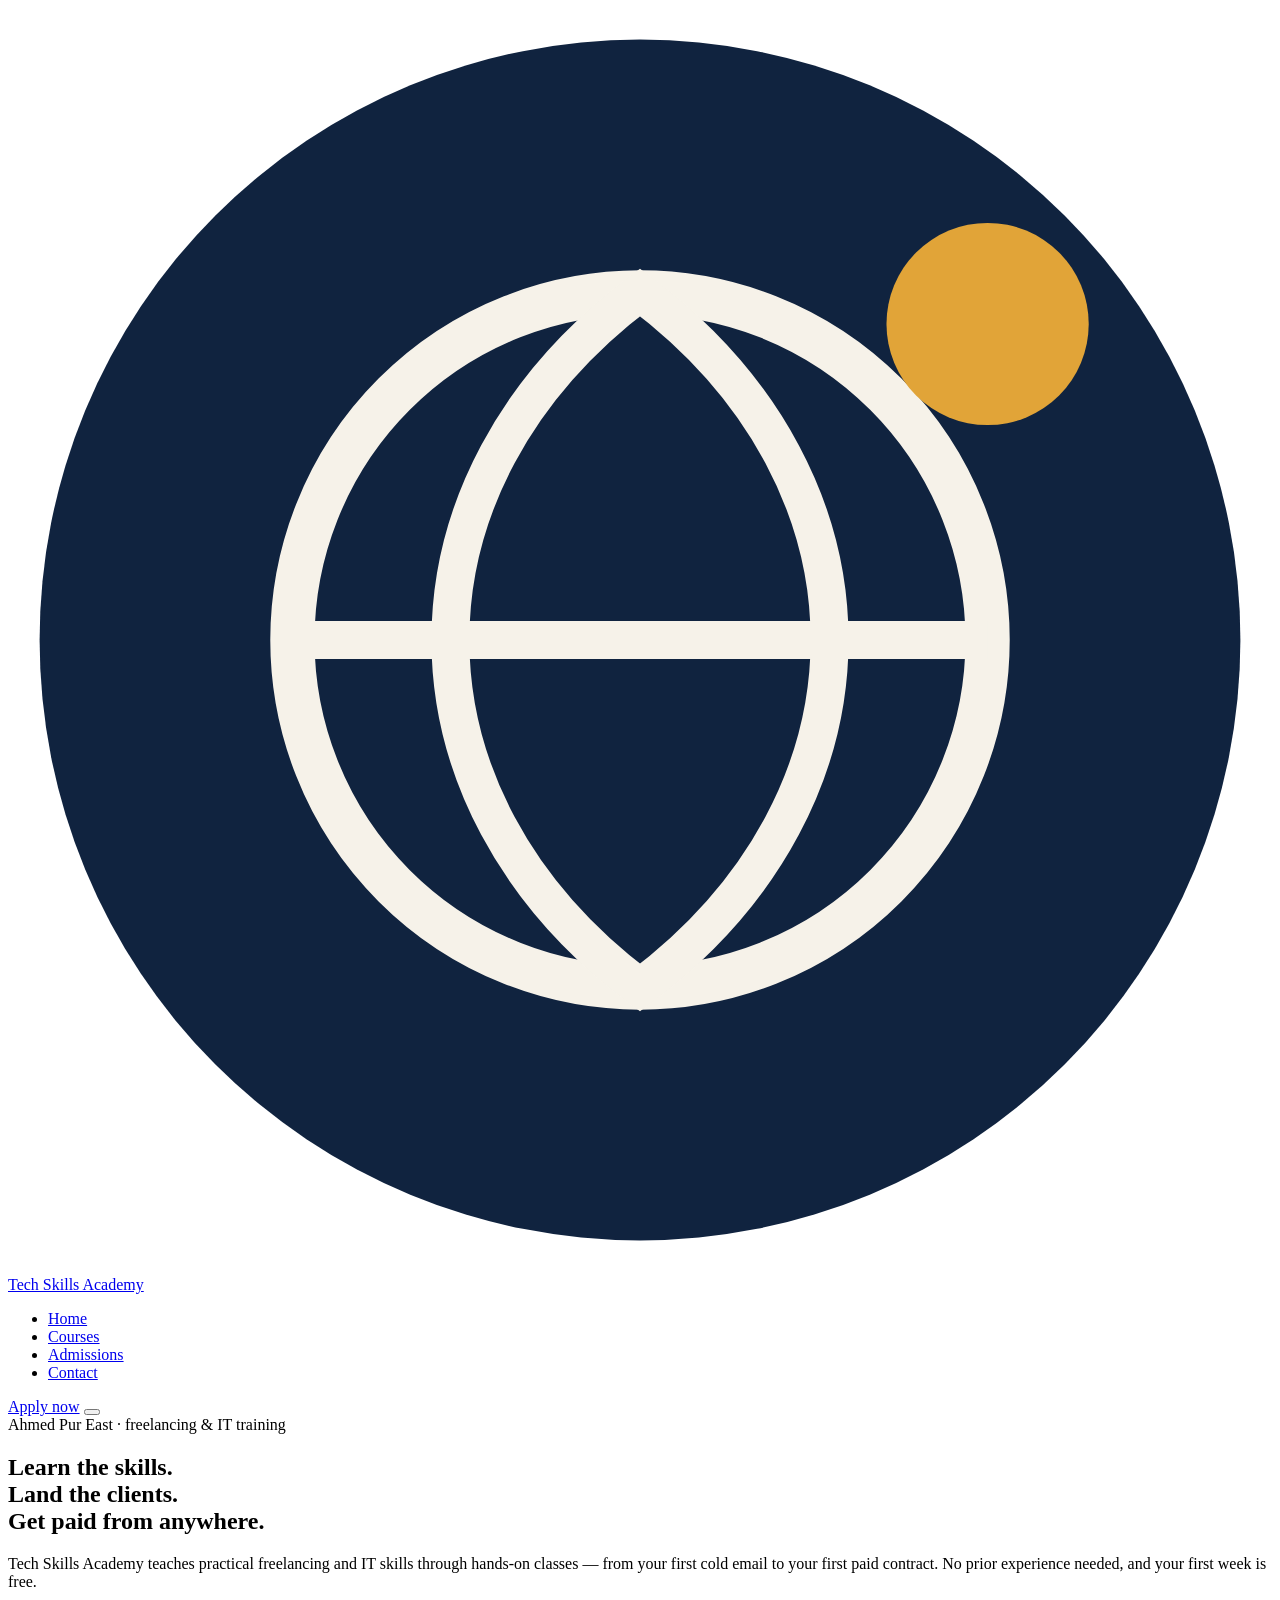
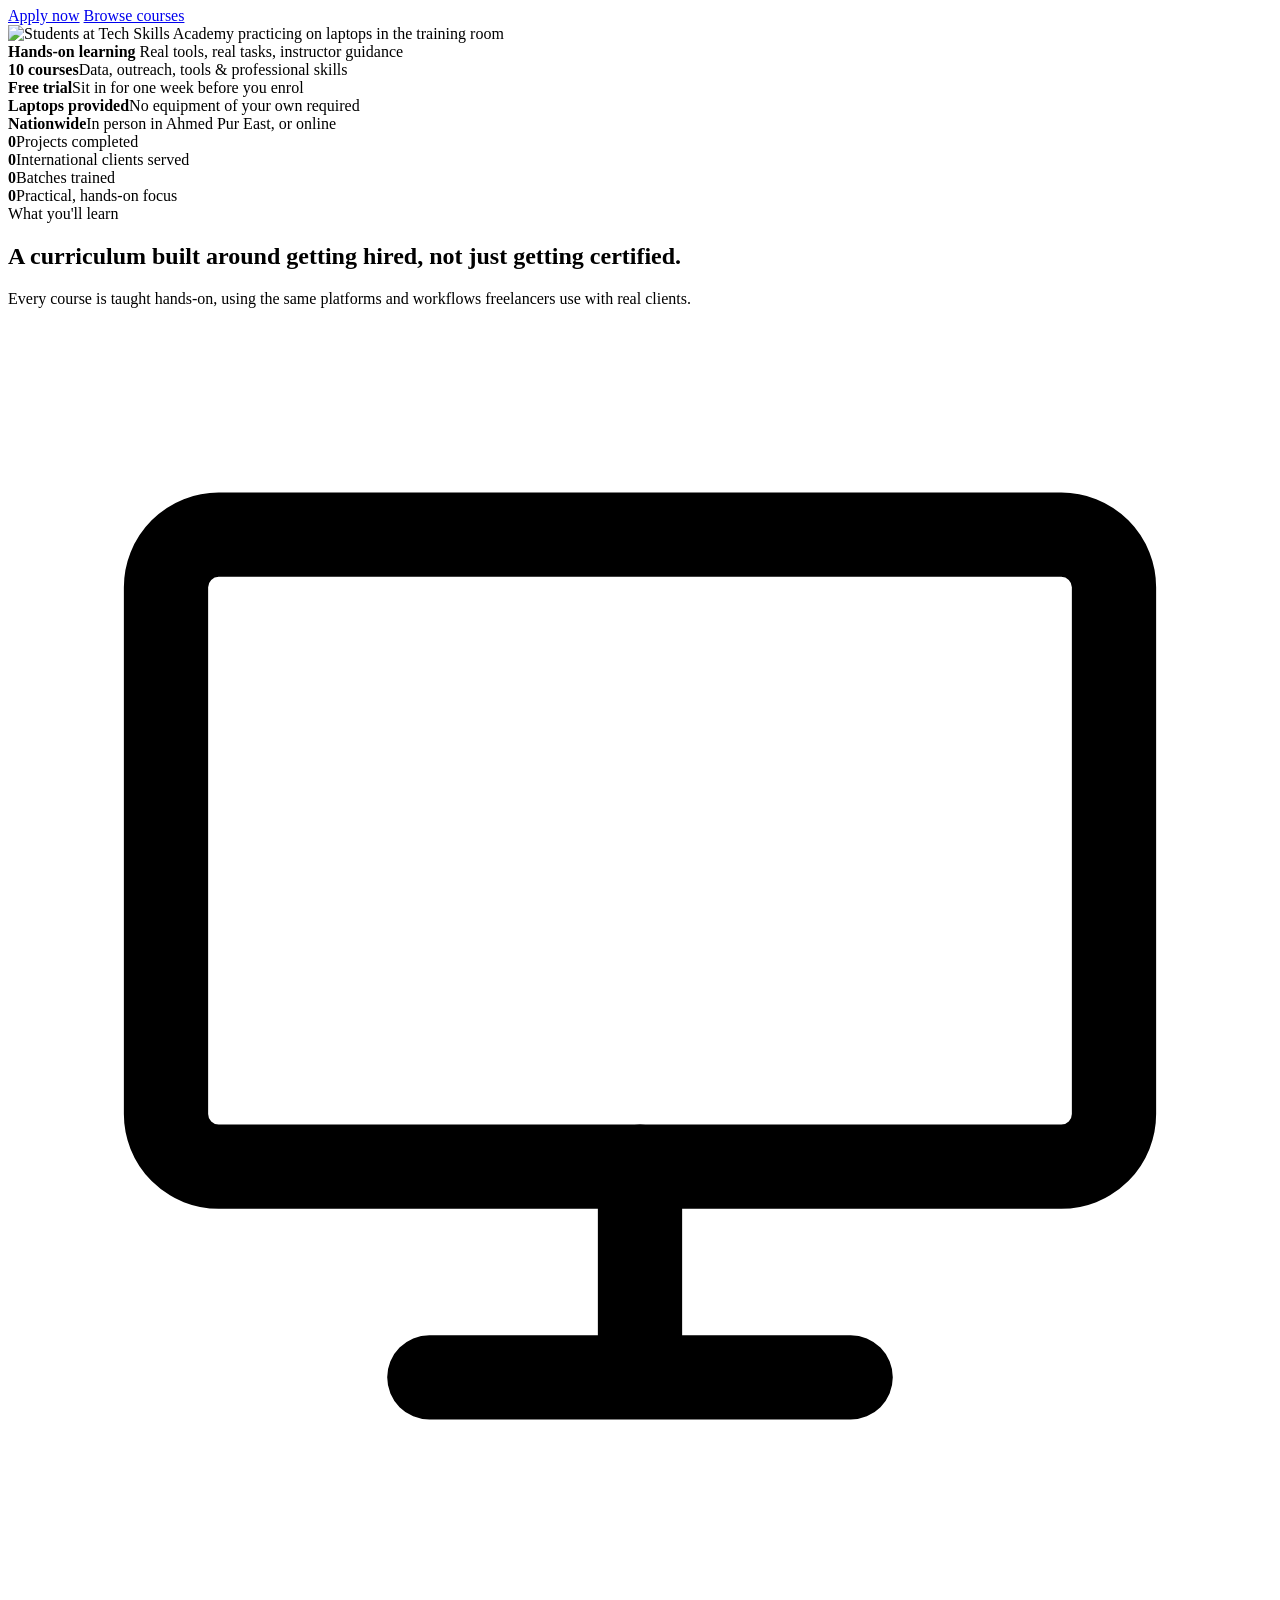
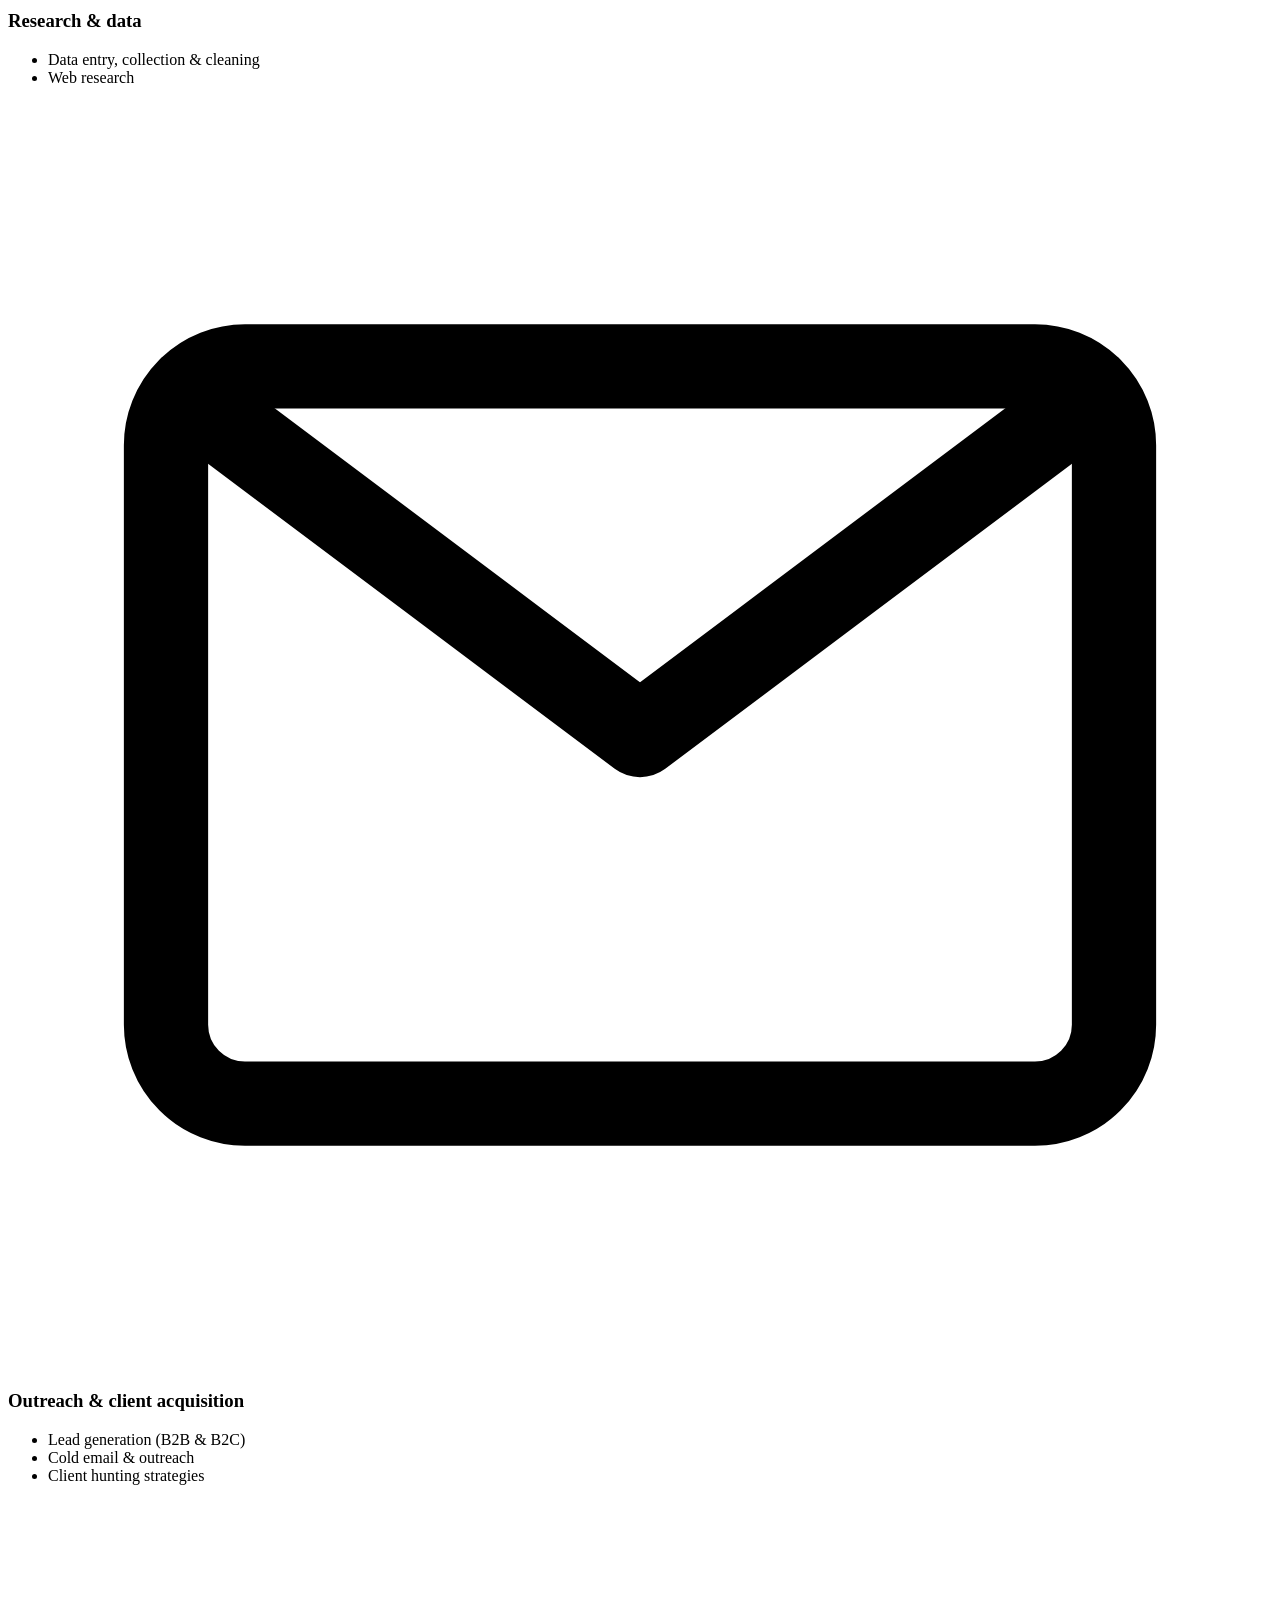
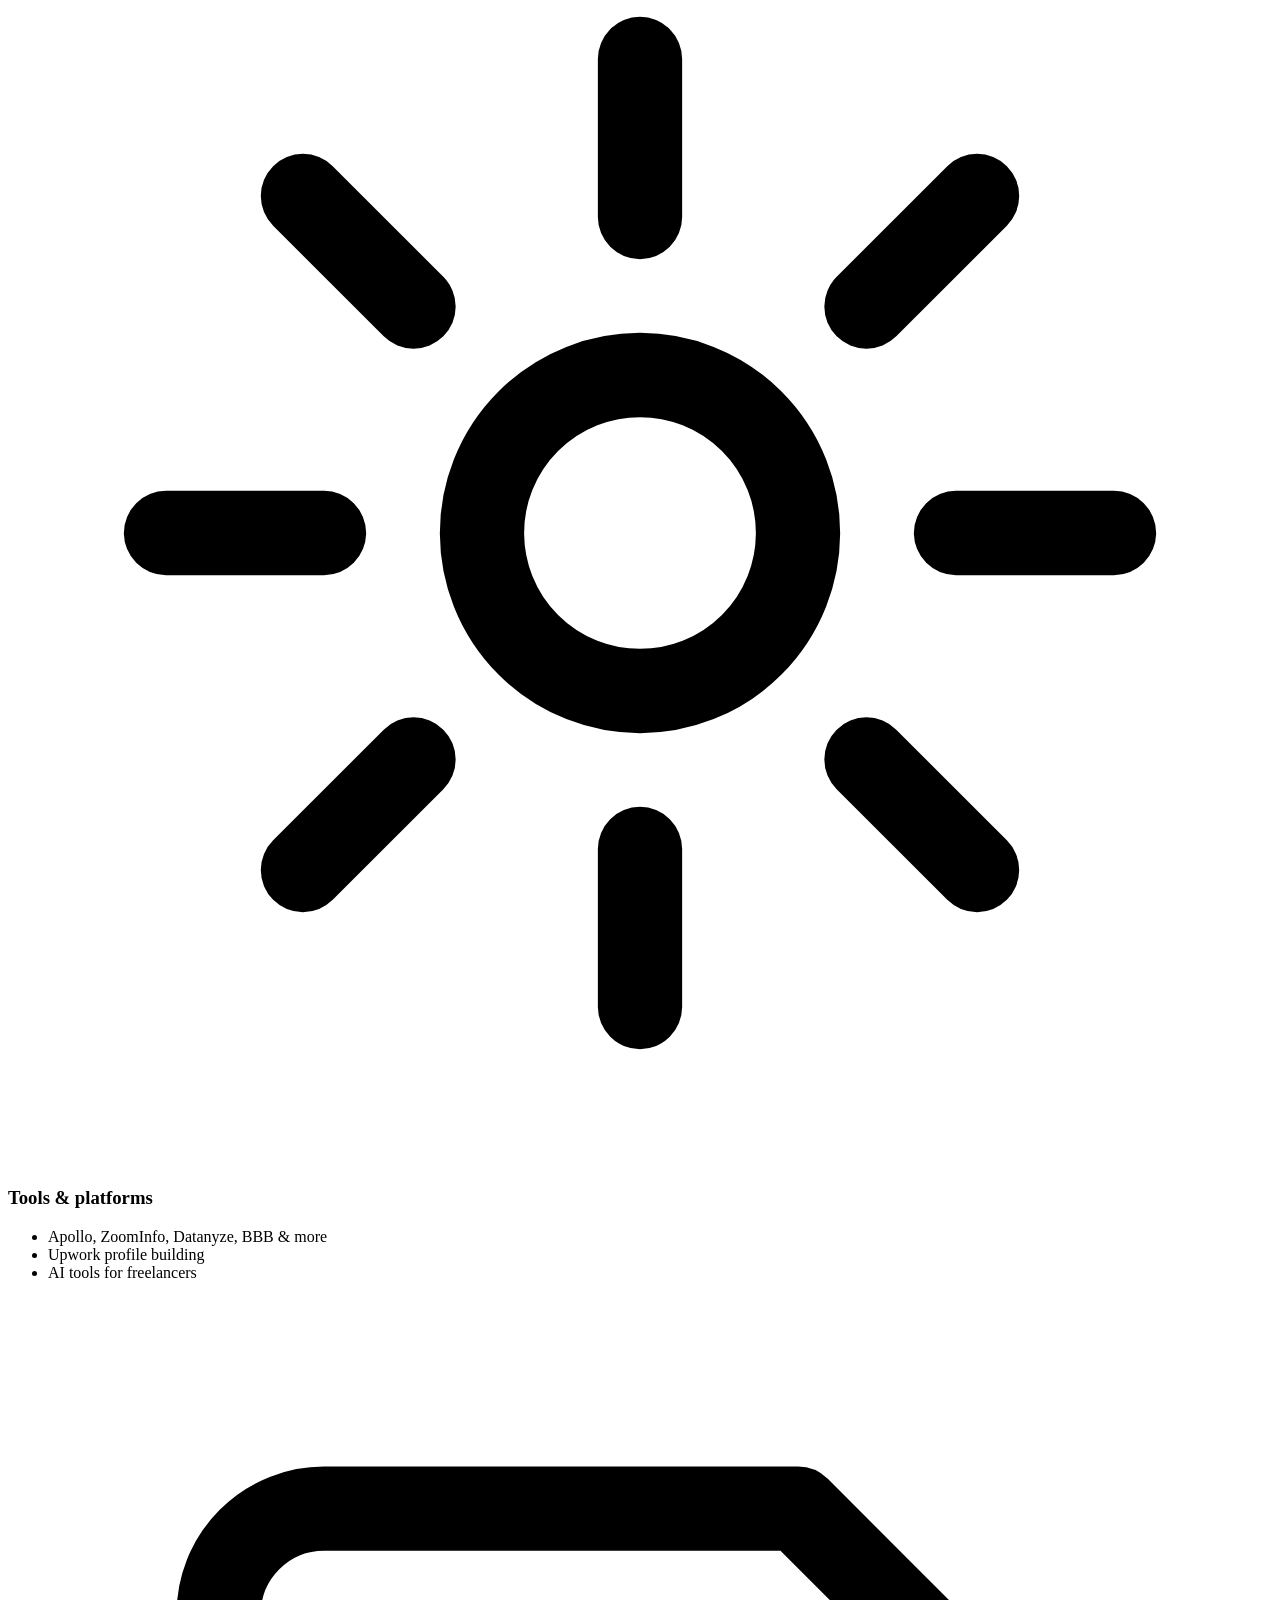
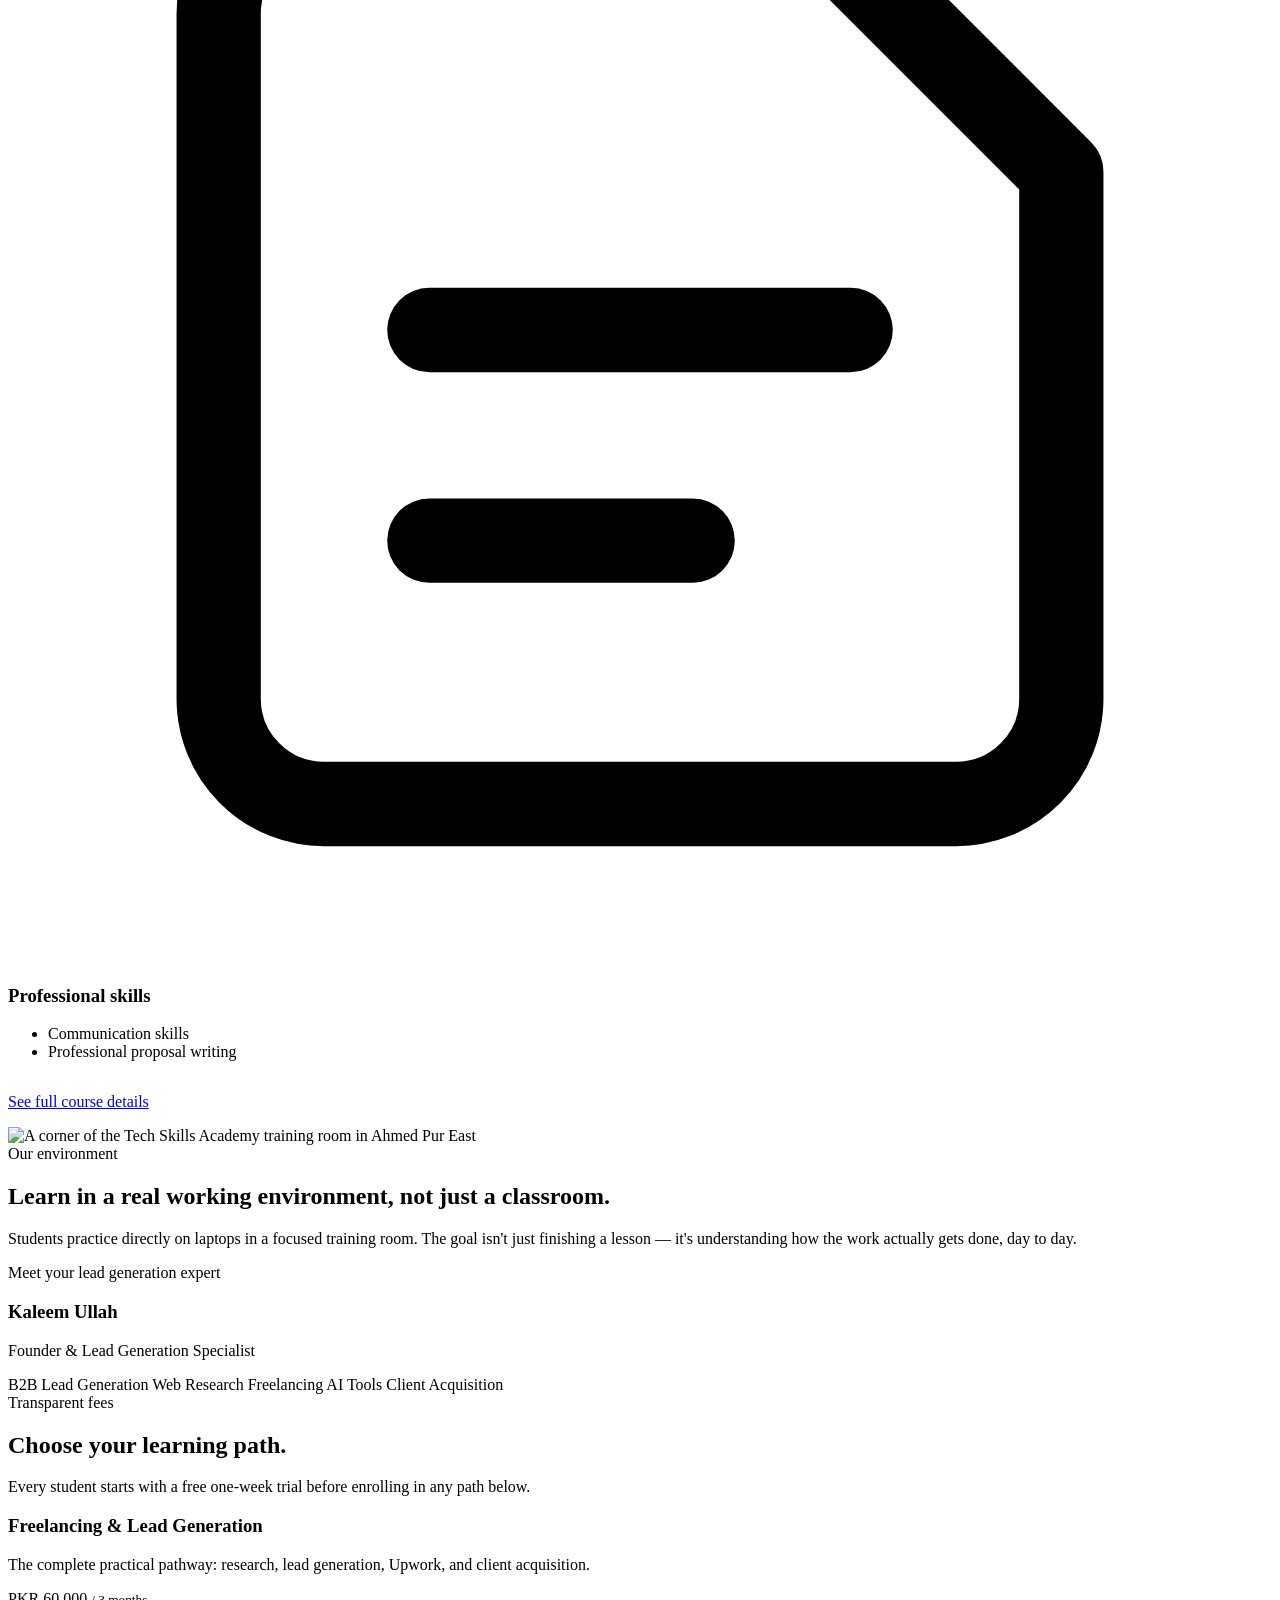
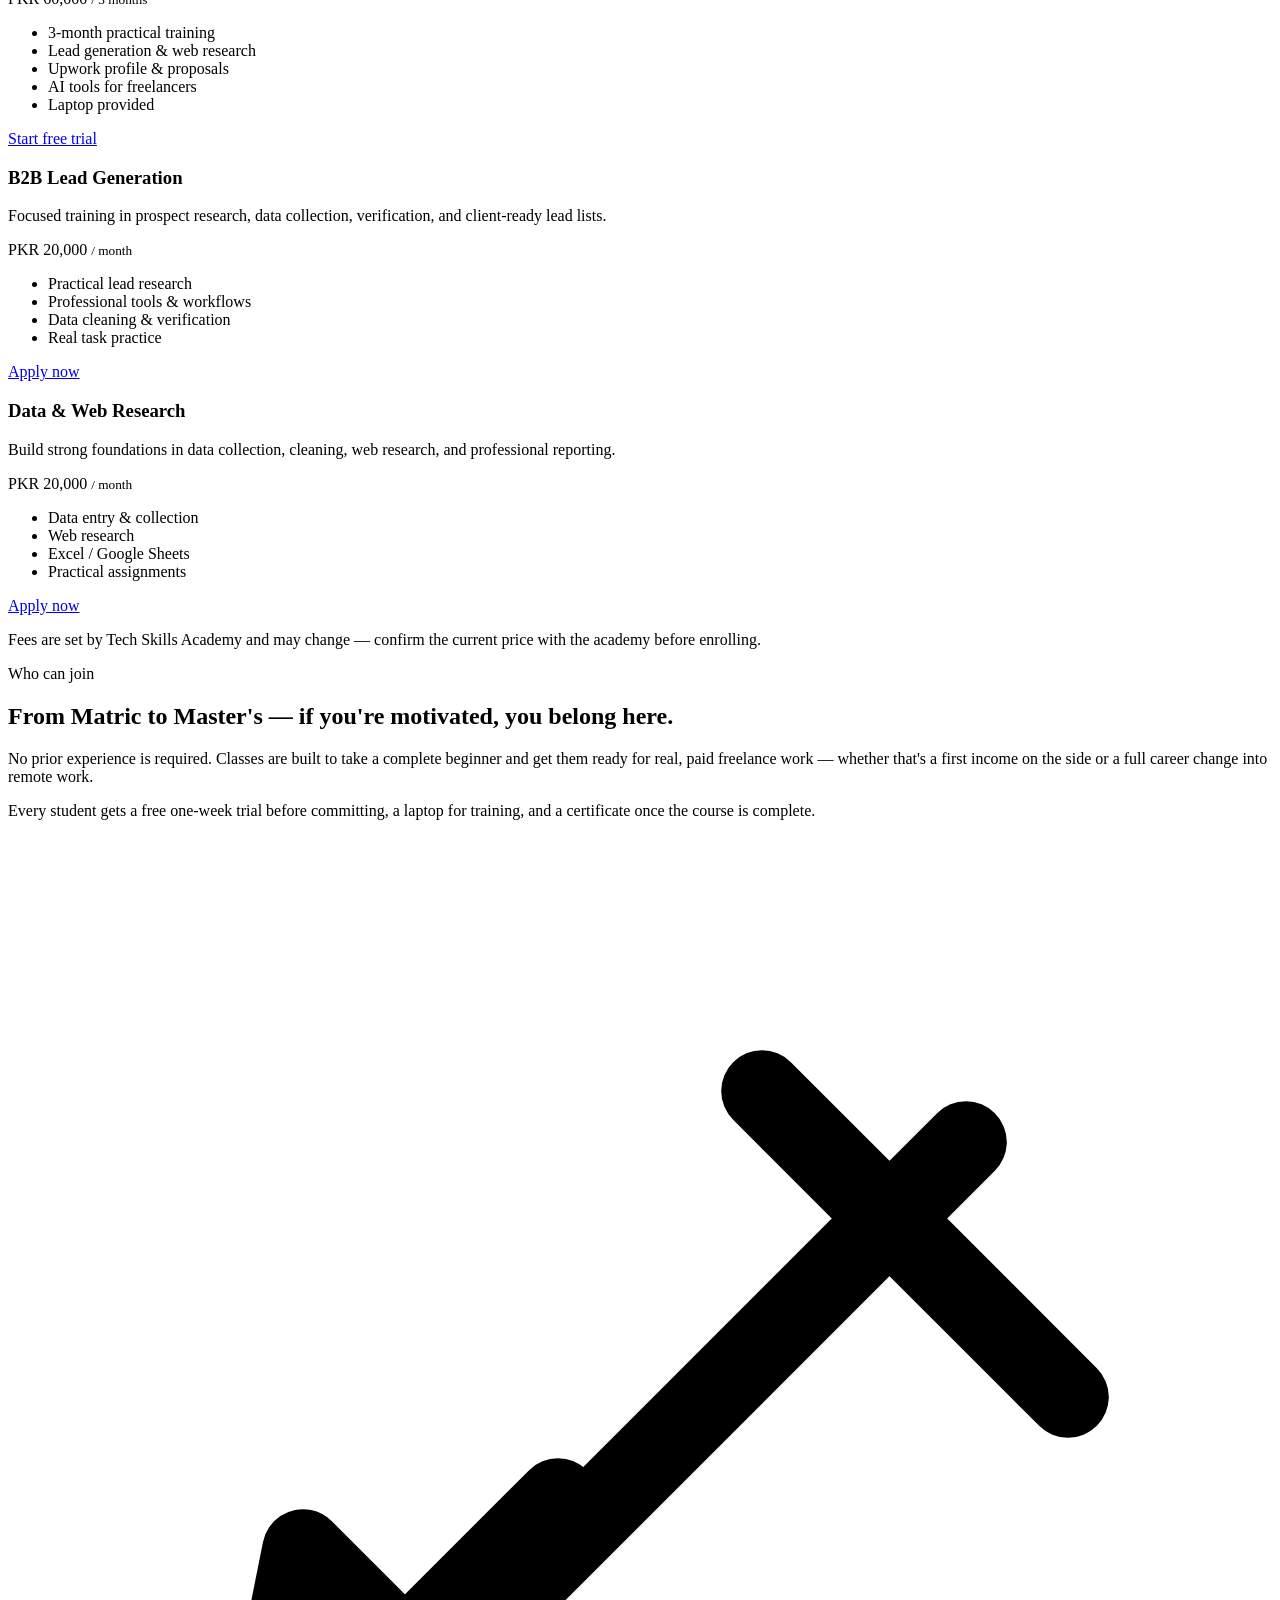
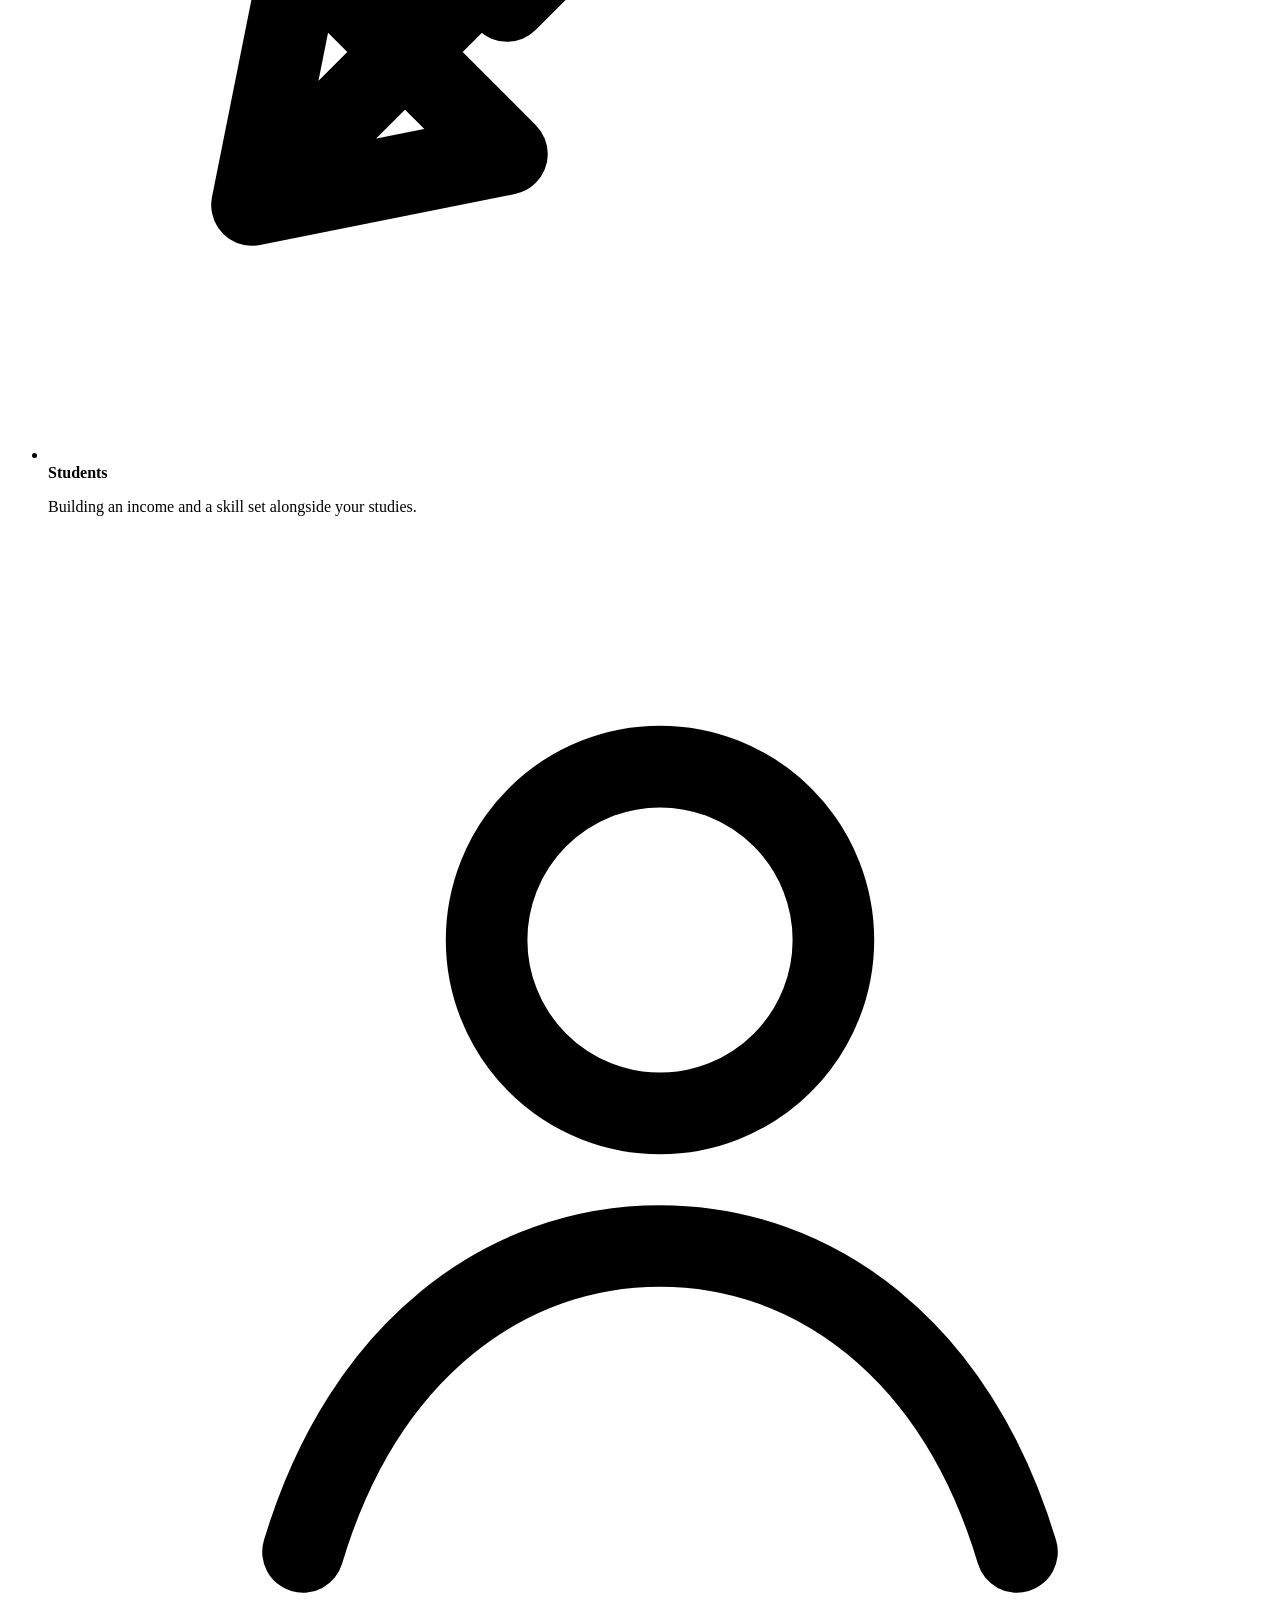
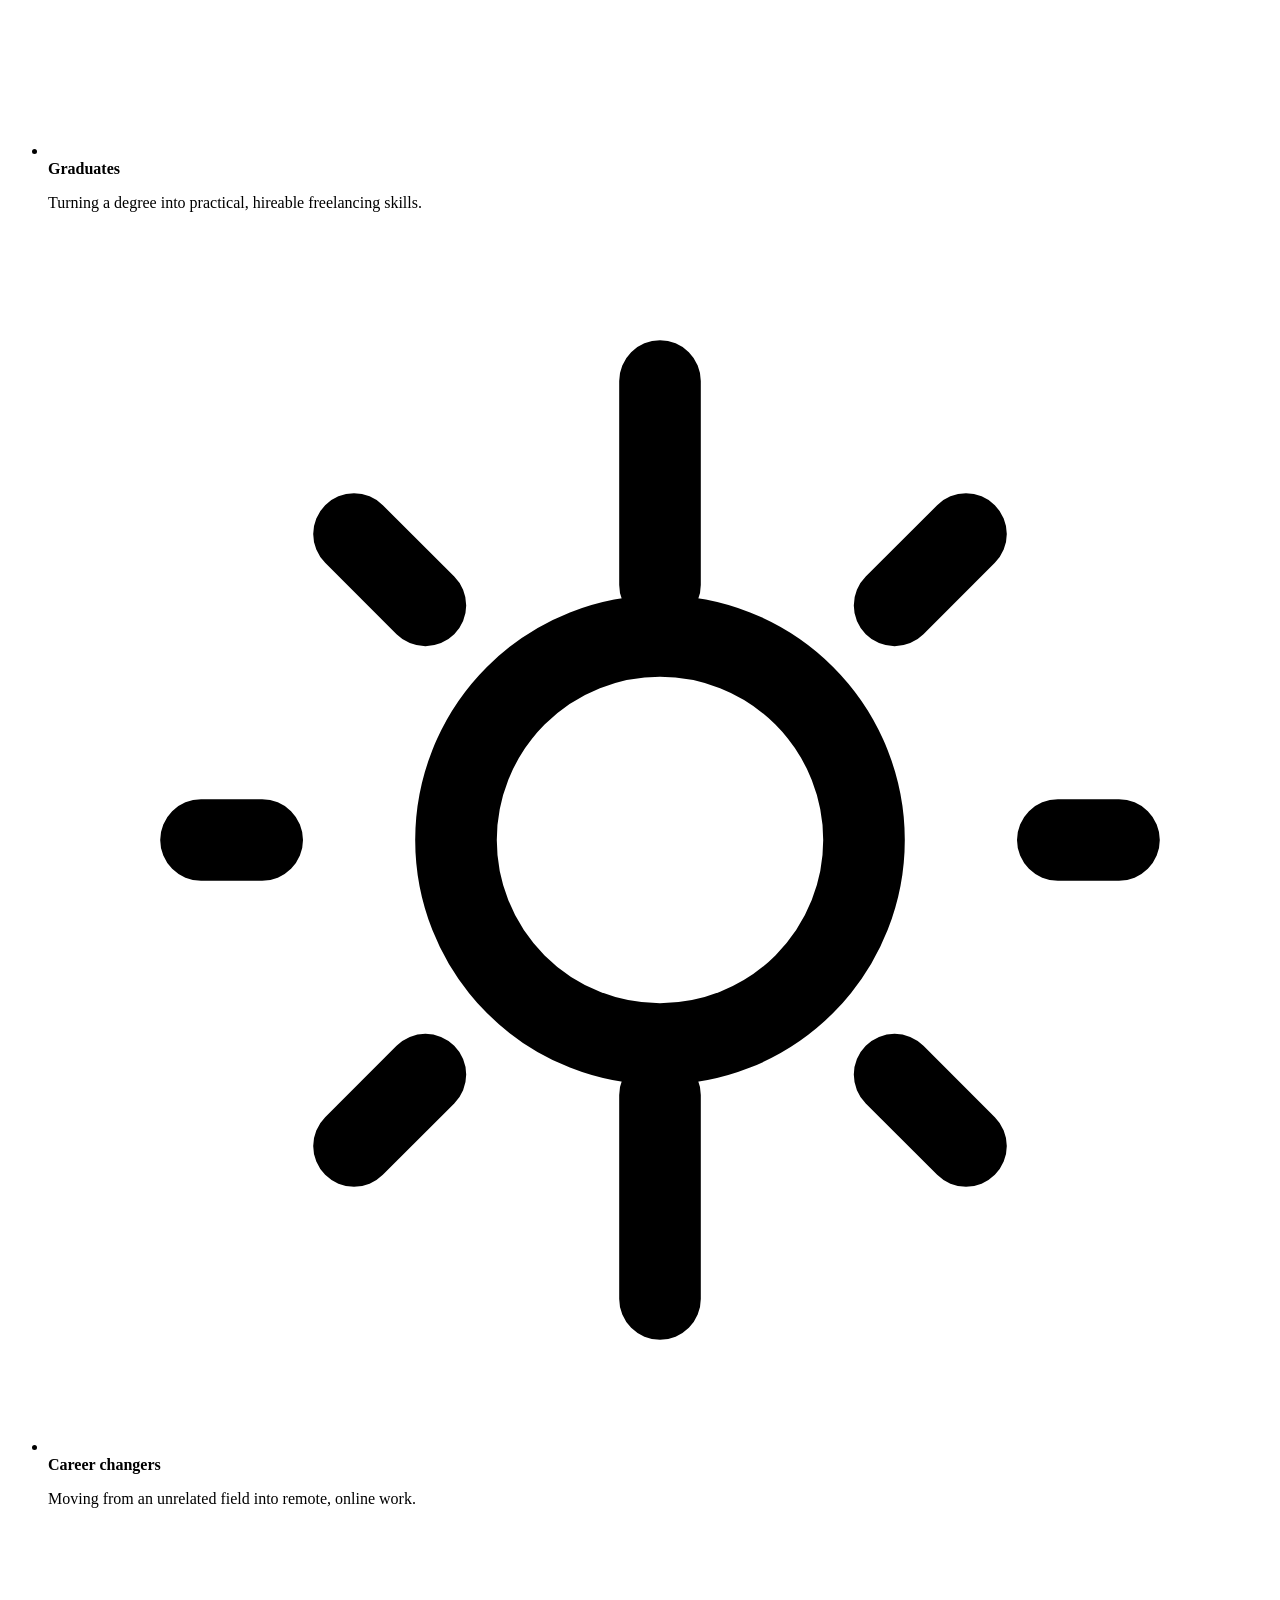
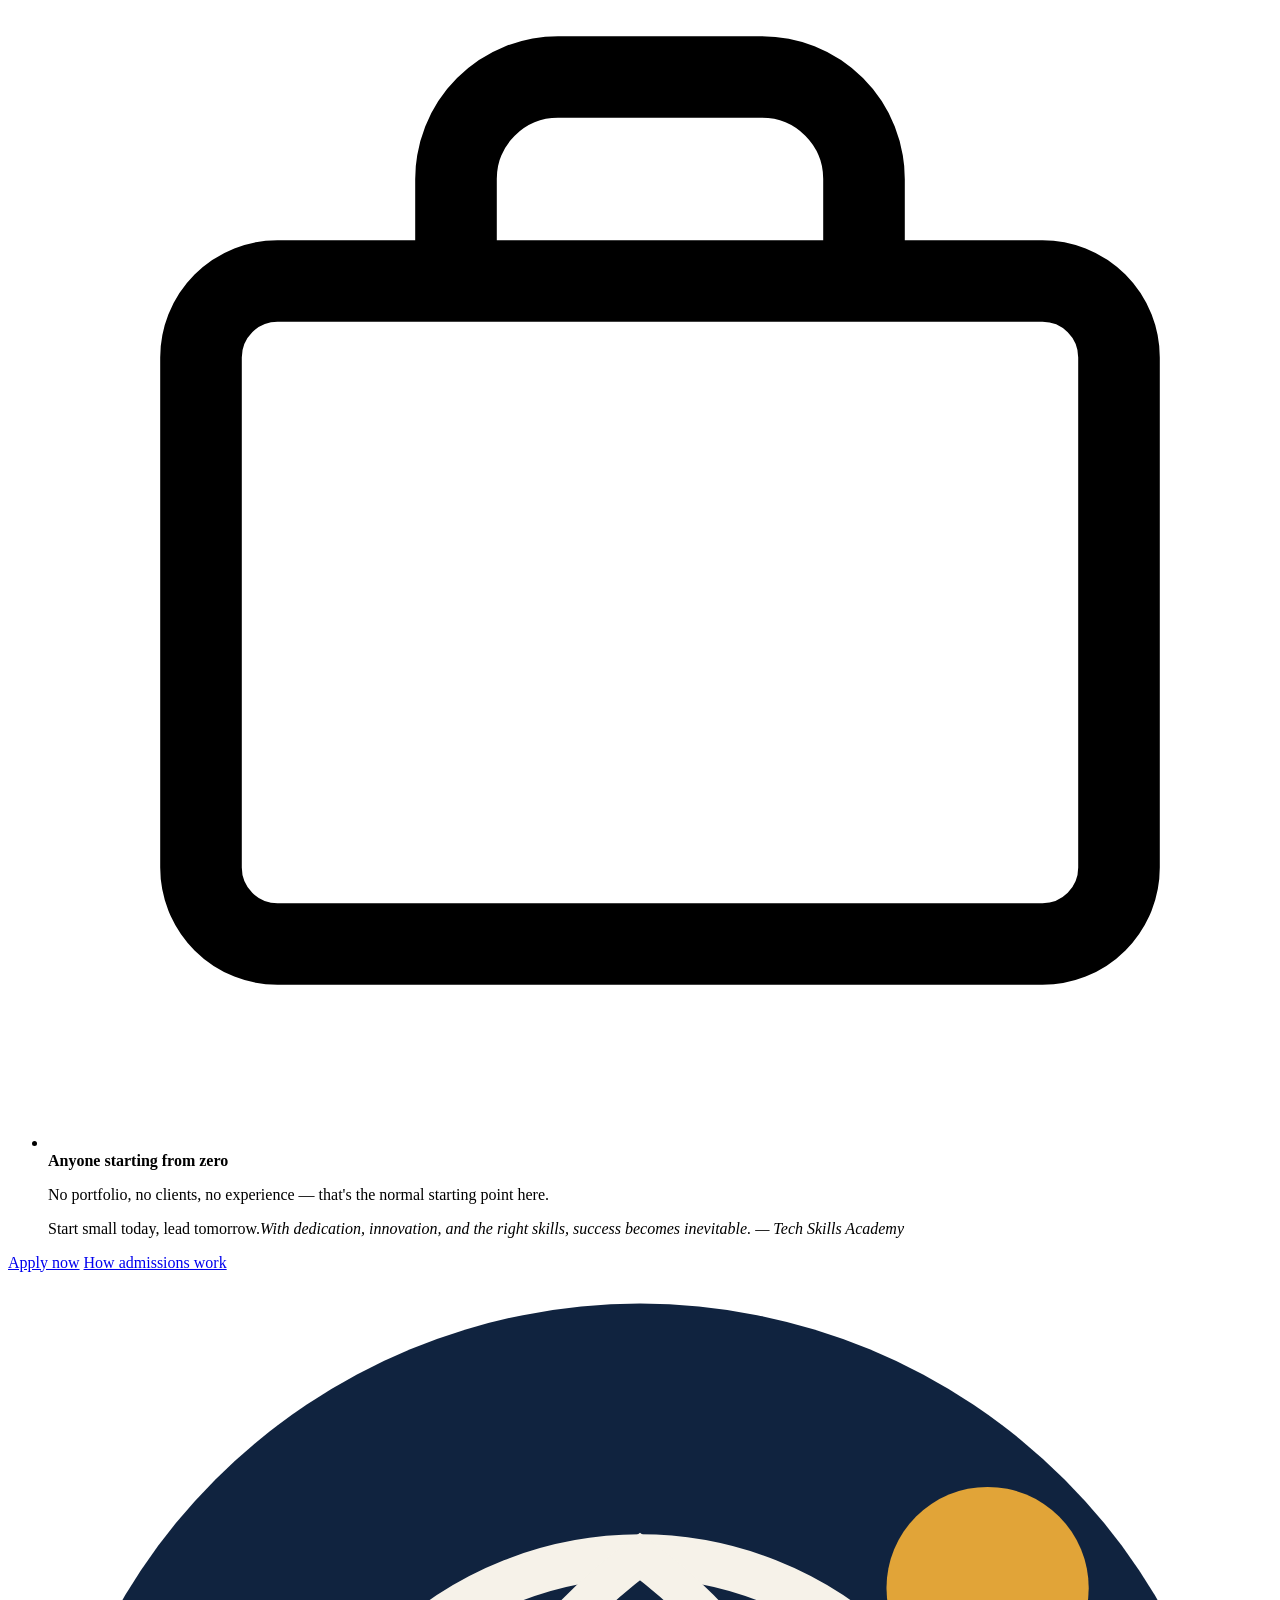
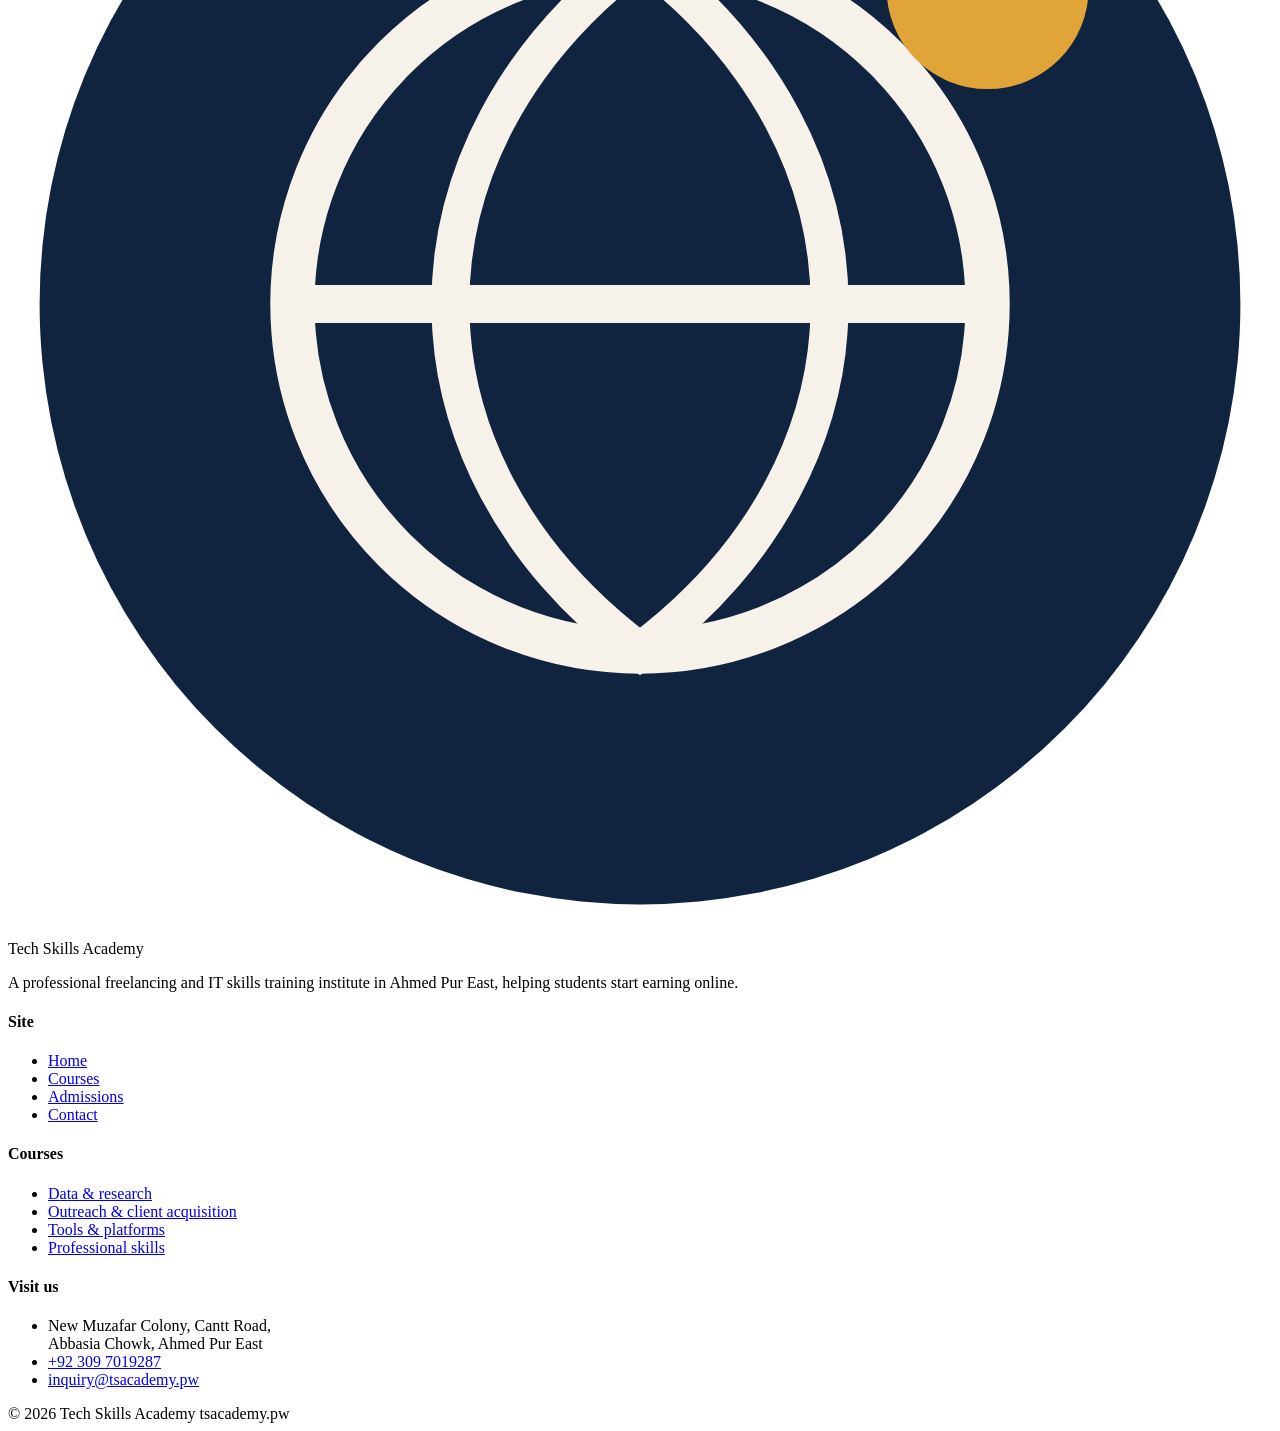
==== commit 451a9682: "Update index.html" ====
--- a/index.html
+++ b/index.html
@@ -40,7 +40,7 @@
     <div class="wrap">
       <div class="hero-copy">
         <span class="eyebrow">Ahmed Pur East · freelancing &amp; IT training</span>
-        <h1>Learnt the skills.<br>Land the clients.<br>Get paid from anywhere.</h1>
+        <h1>Learn the skills.<br>Land the clients.<br>Get paid from anywhere.</h1>
         <p class="lede">Tech Skills Academy teaches practical freelancing and IT skills through hands-on classes — from your first cold email to your first paid contract. No prior experience needed, and your first week is free.</p>
         <div class="hero-ctas">
           <a class="btn btn-gold" href="https://forms.gle/VNoU6dF5Phvj5ANXA" target="_blank" rel="noopener">Apply now</a>
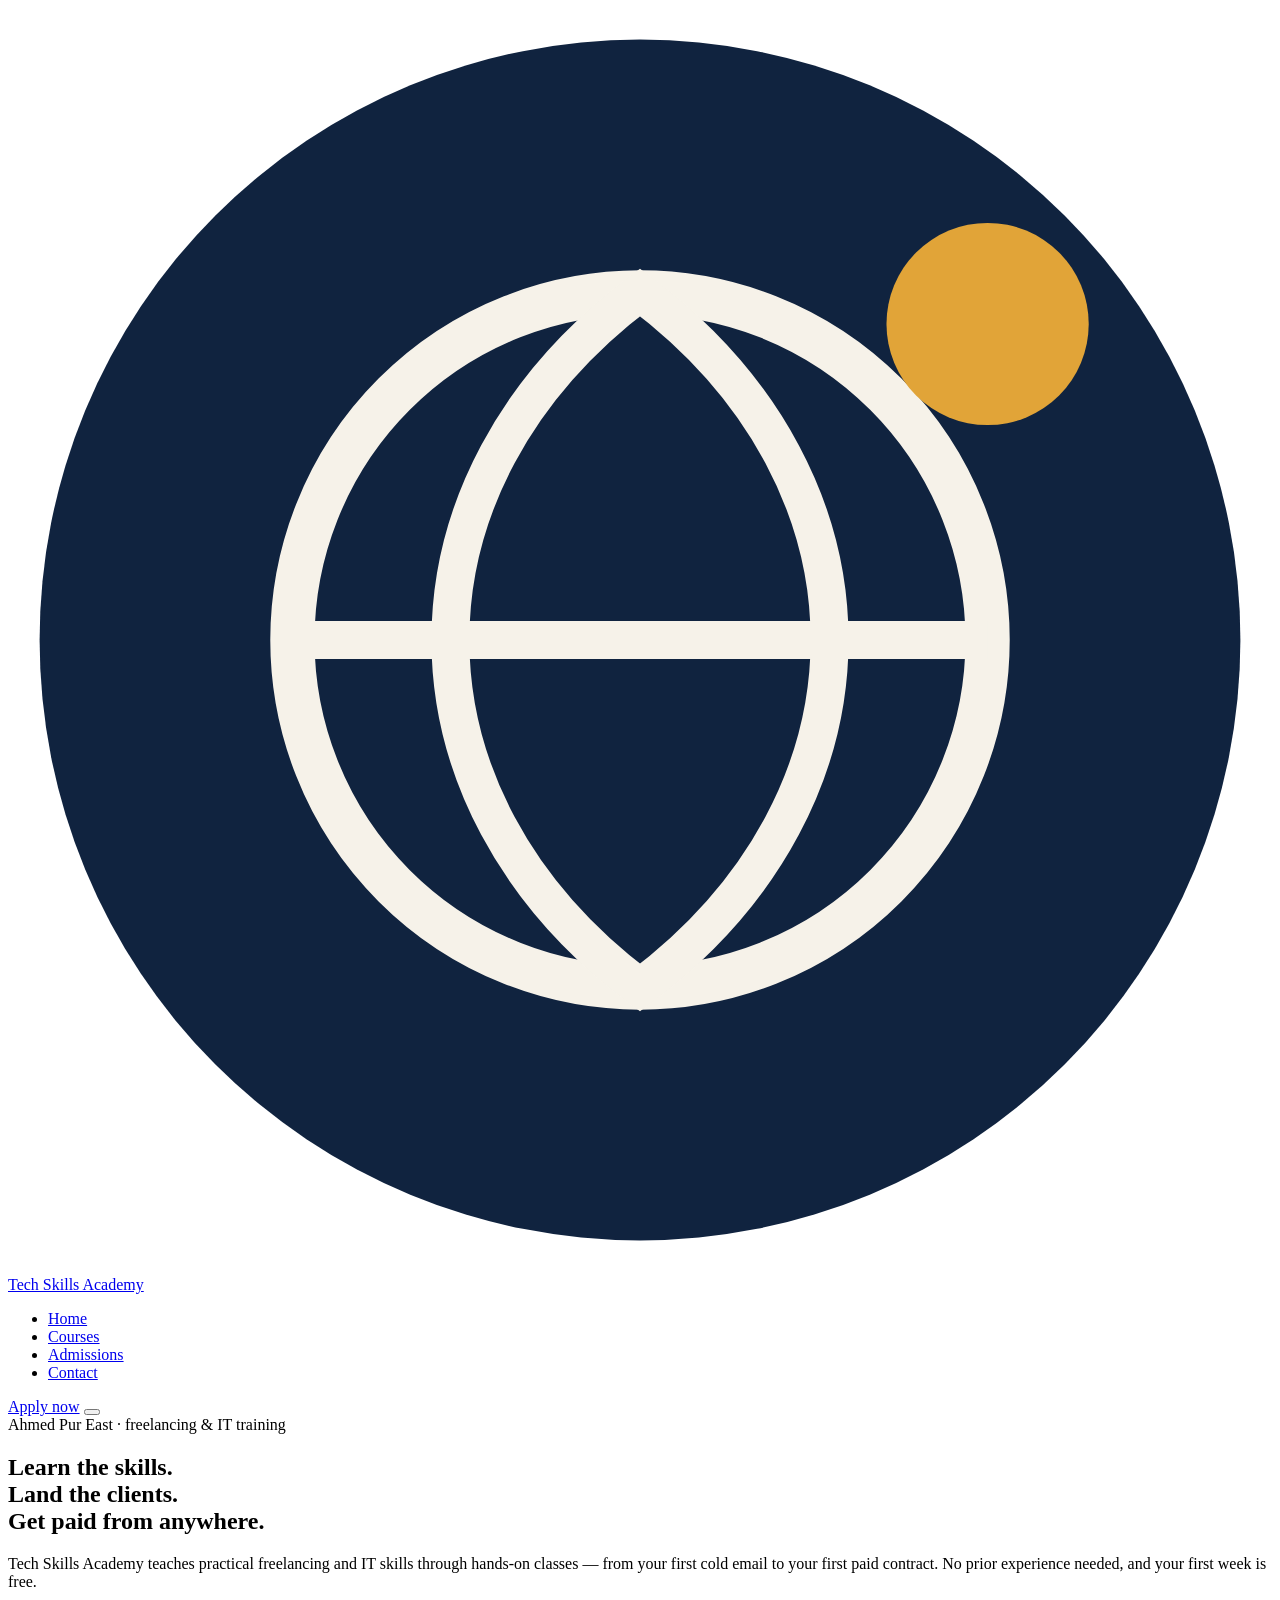
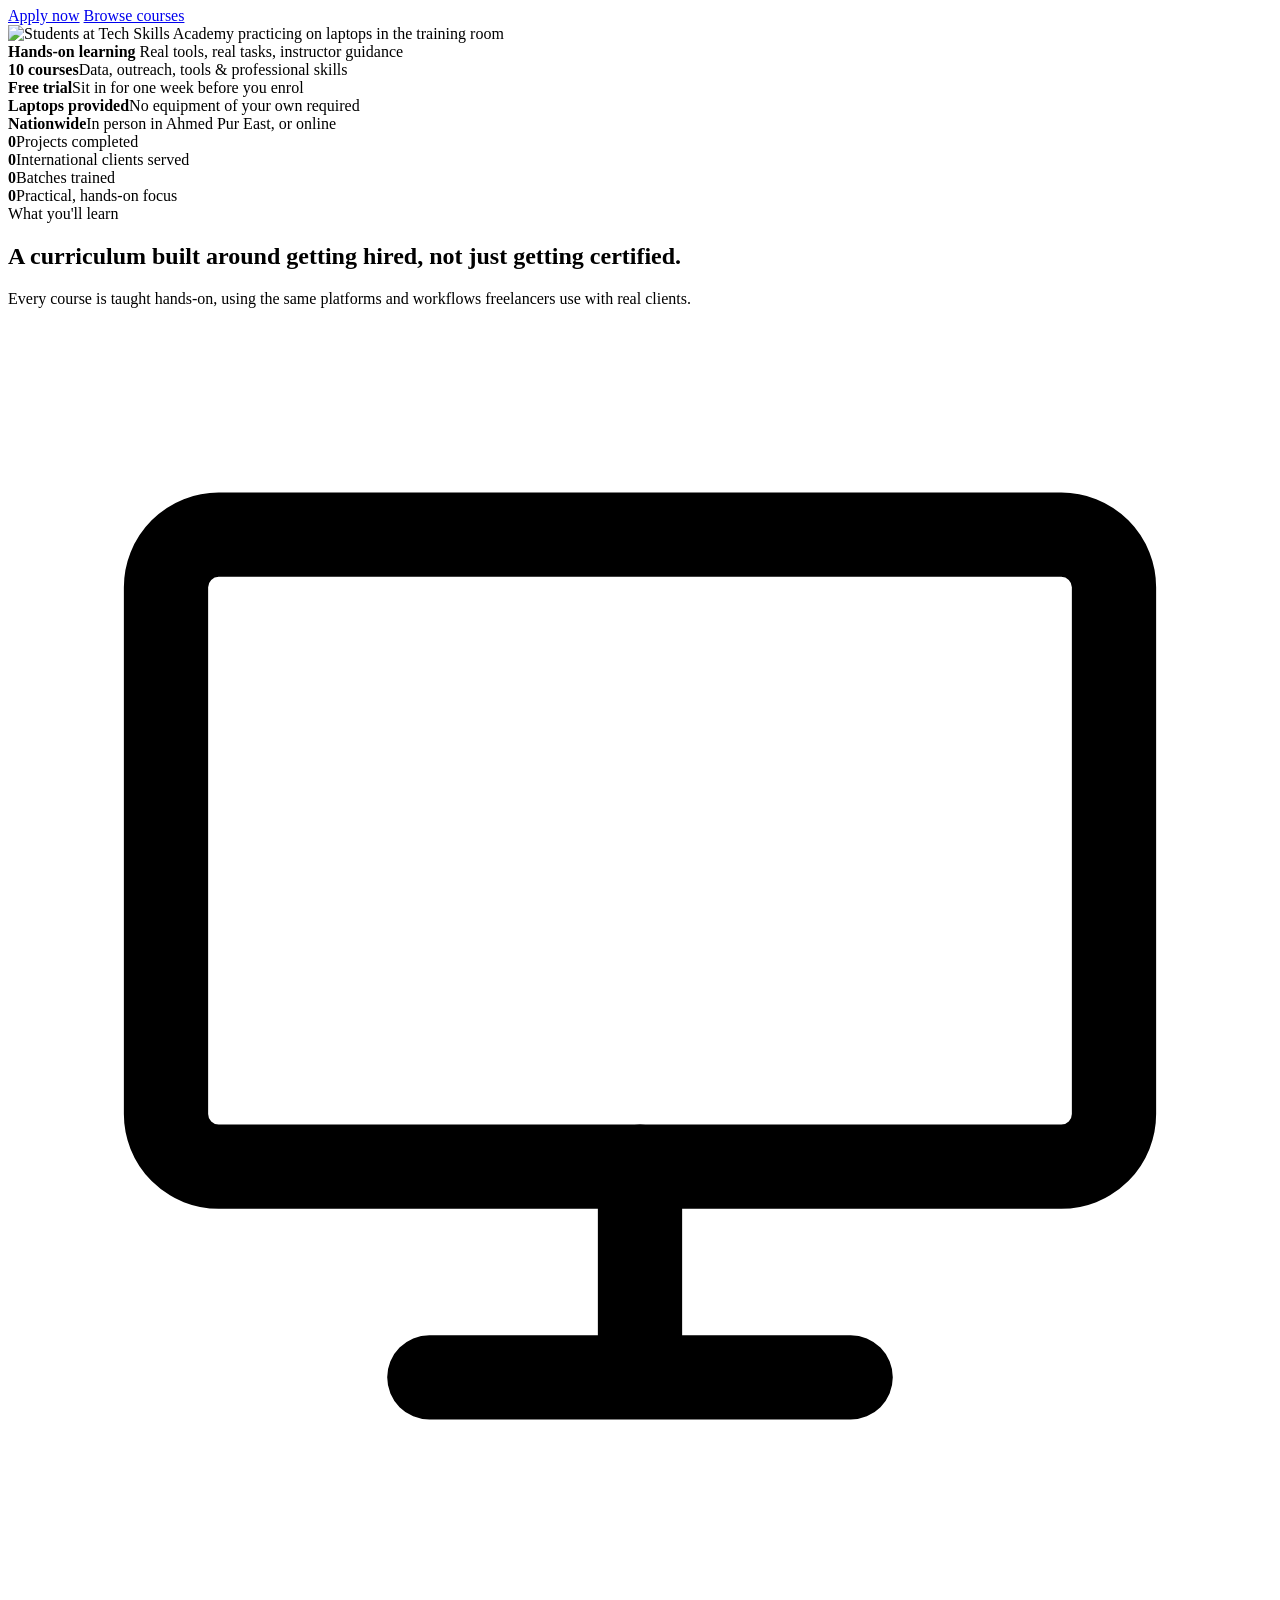
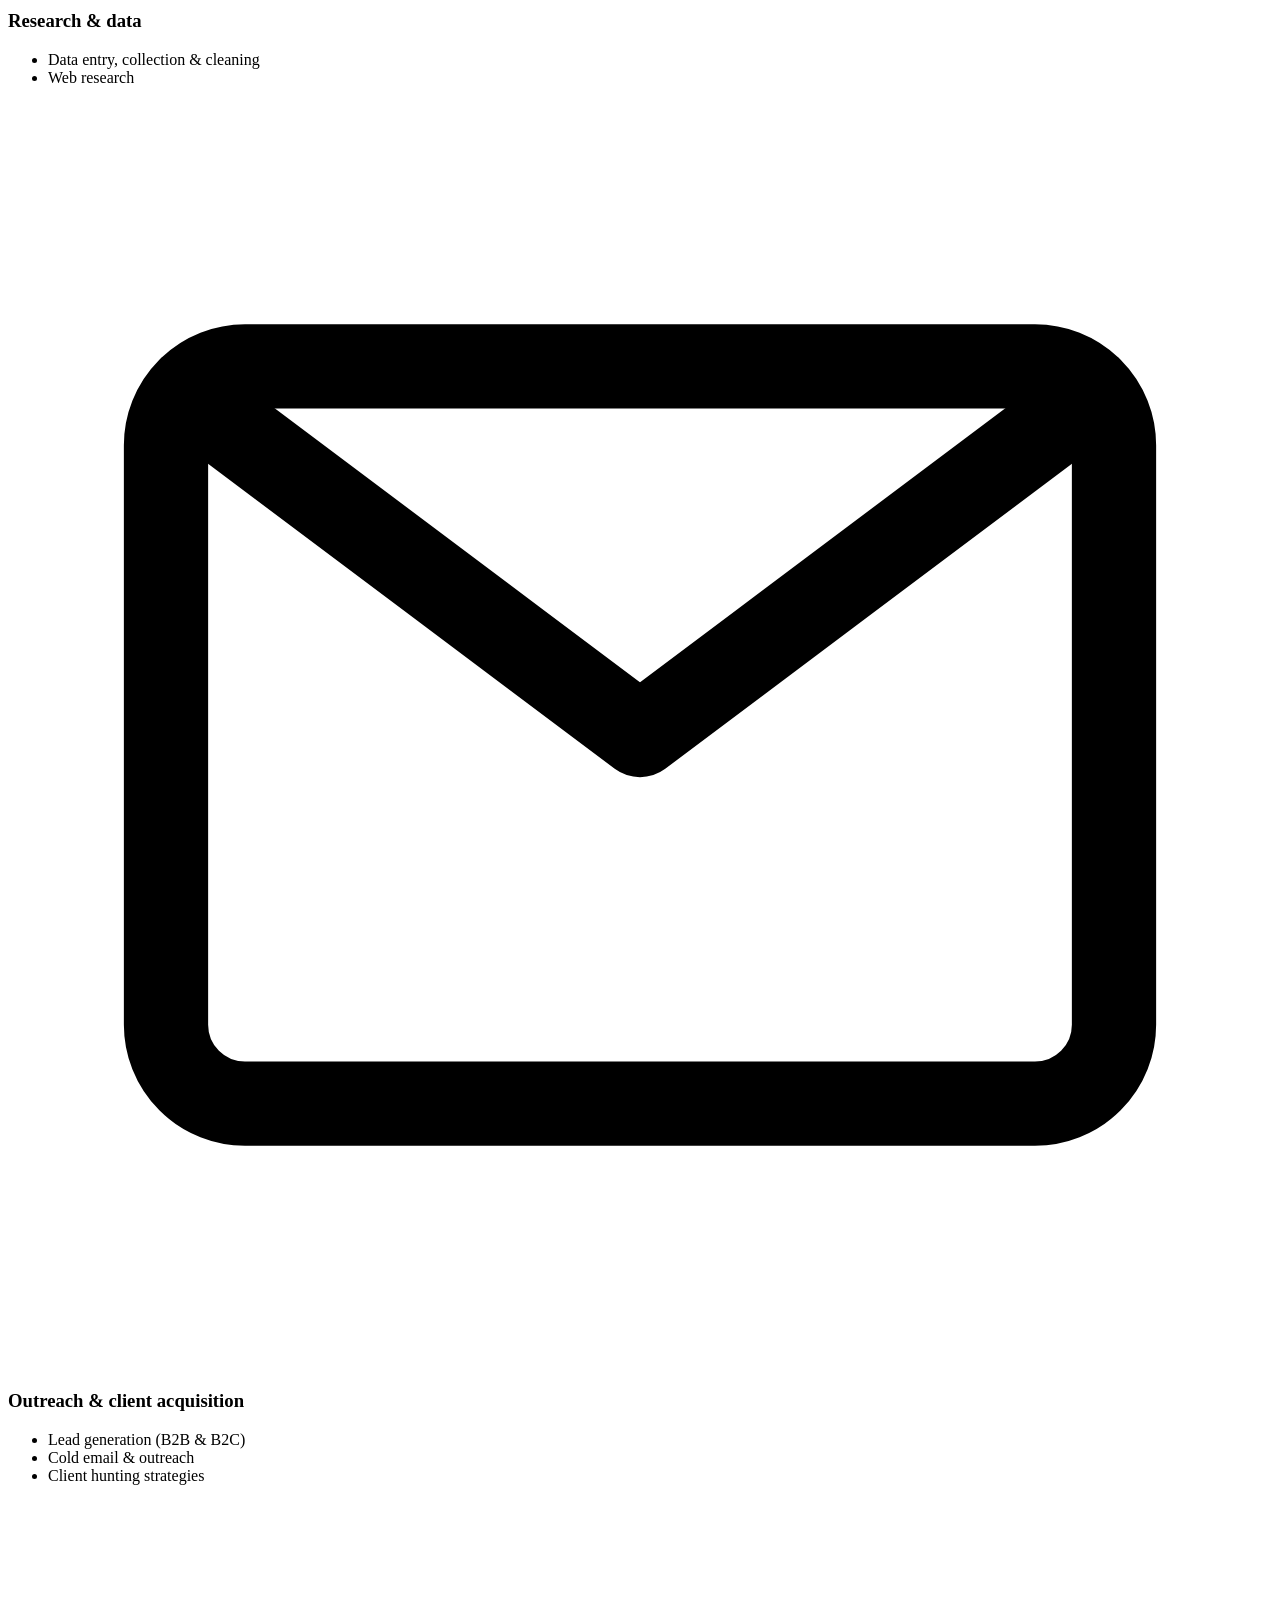
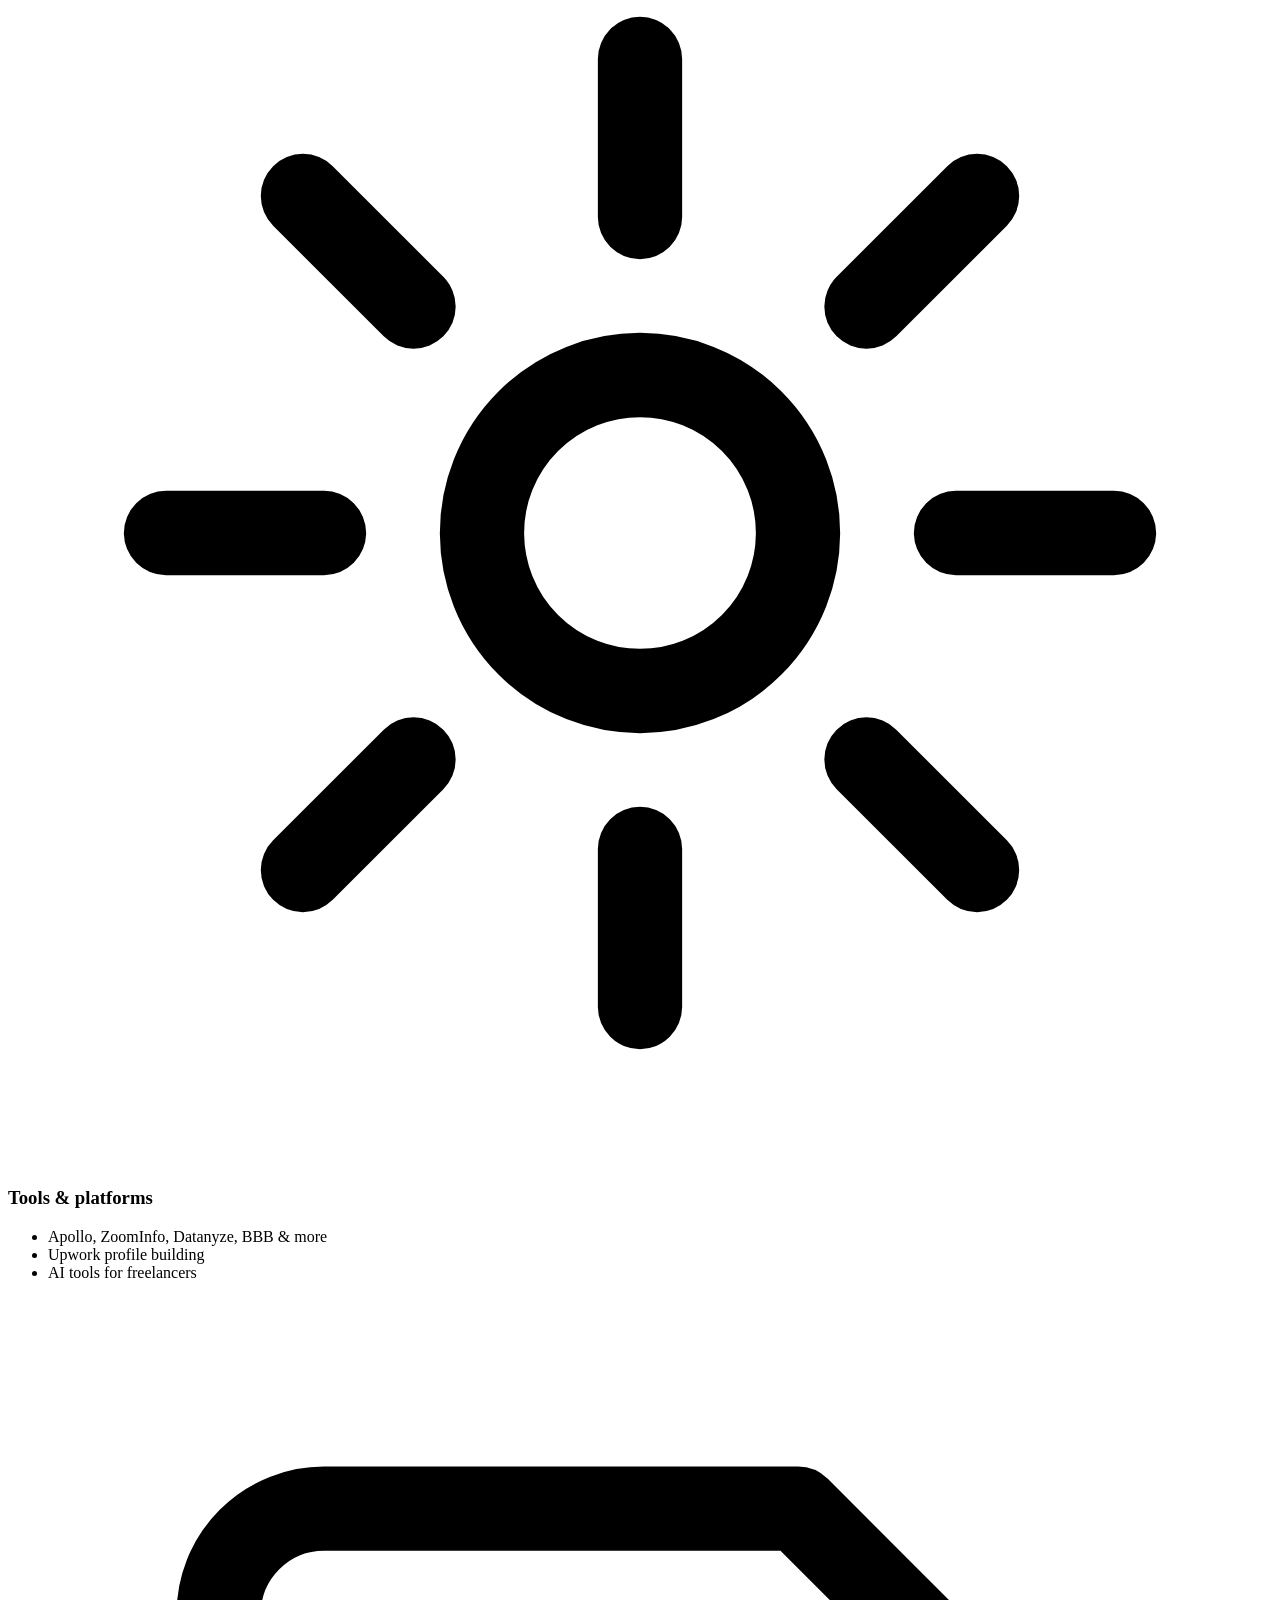
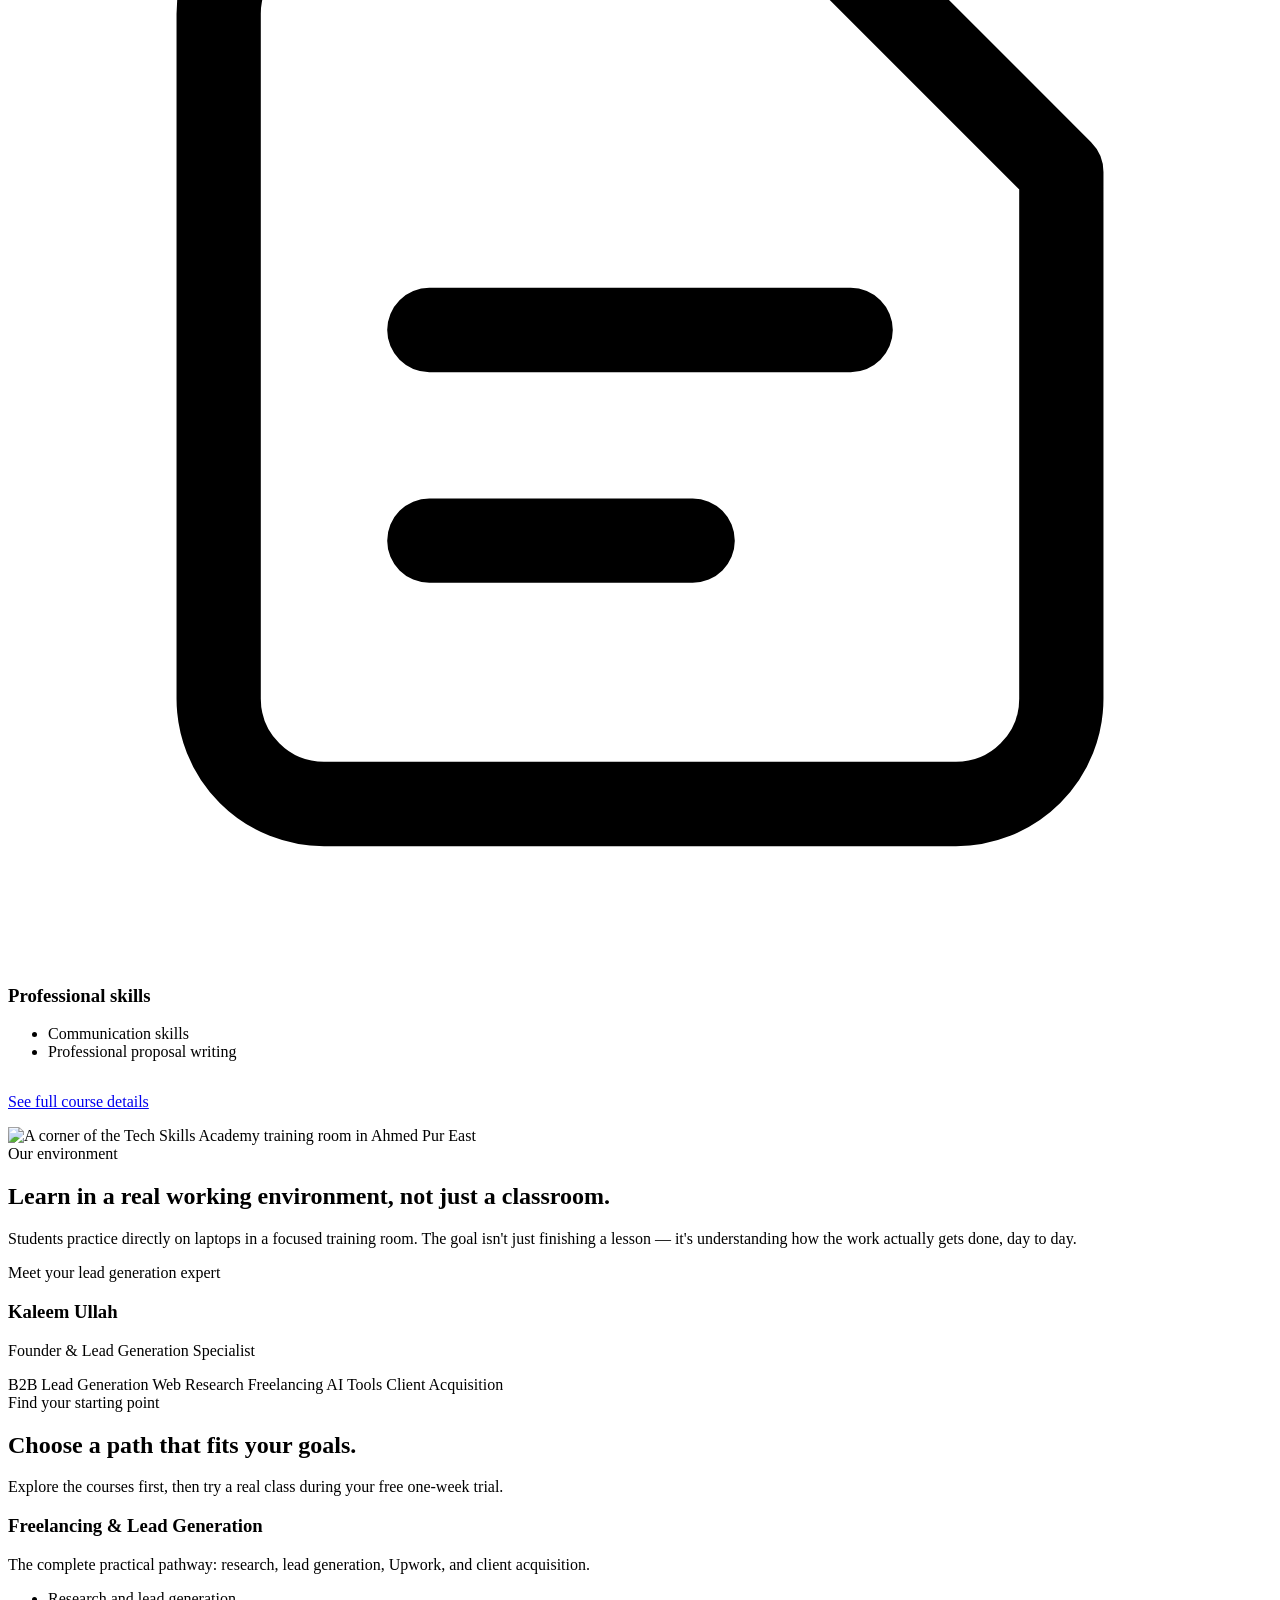
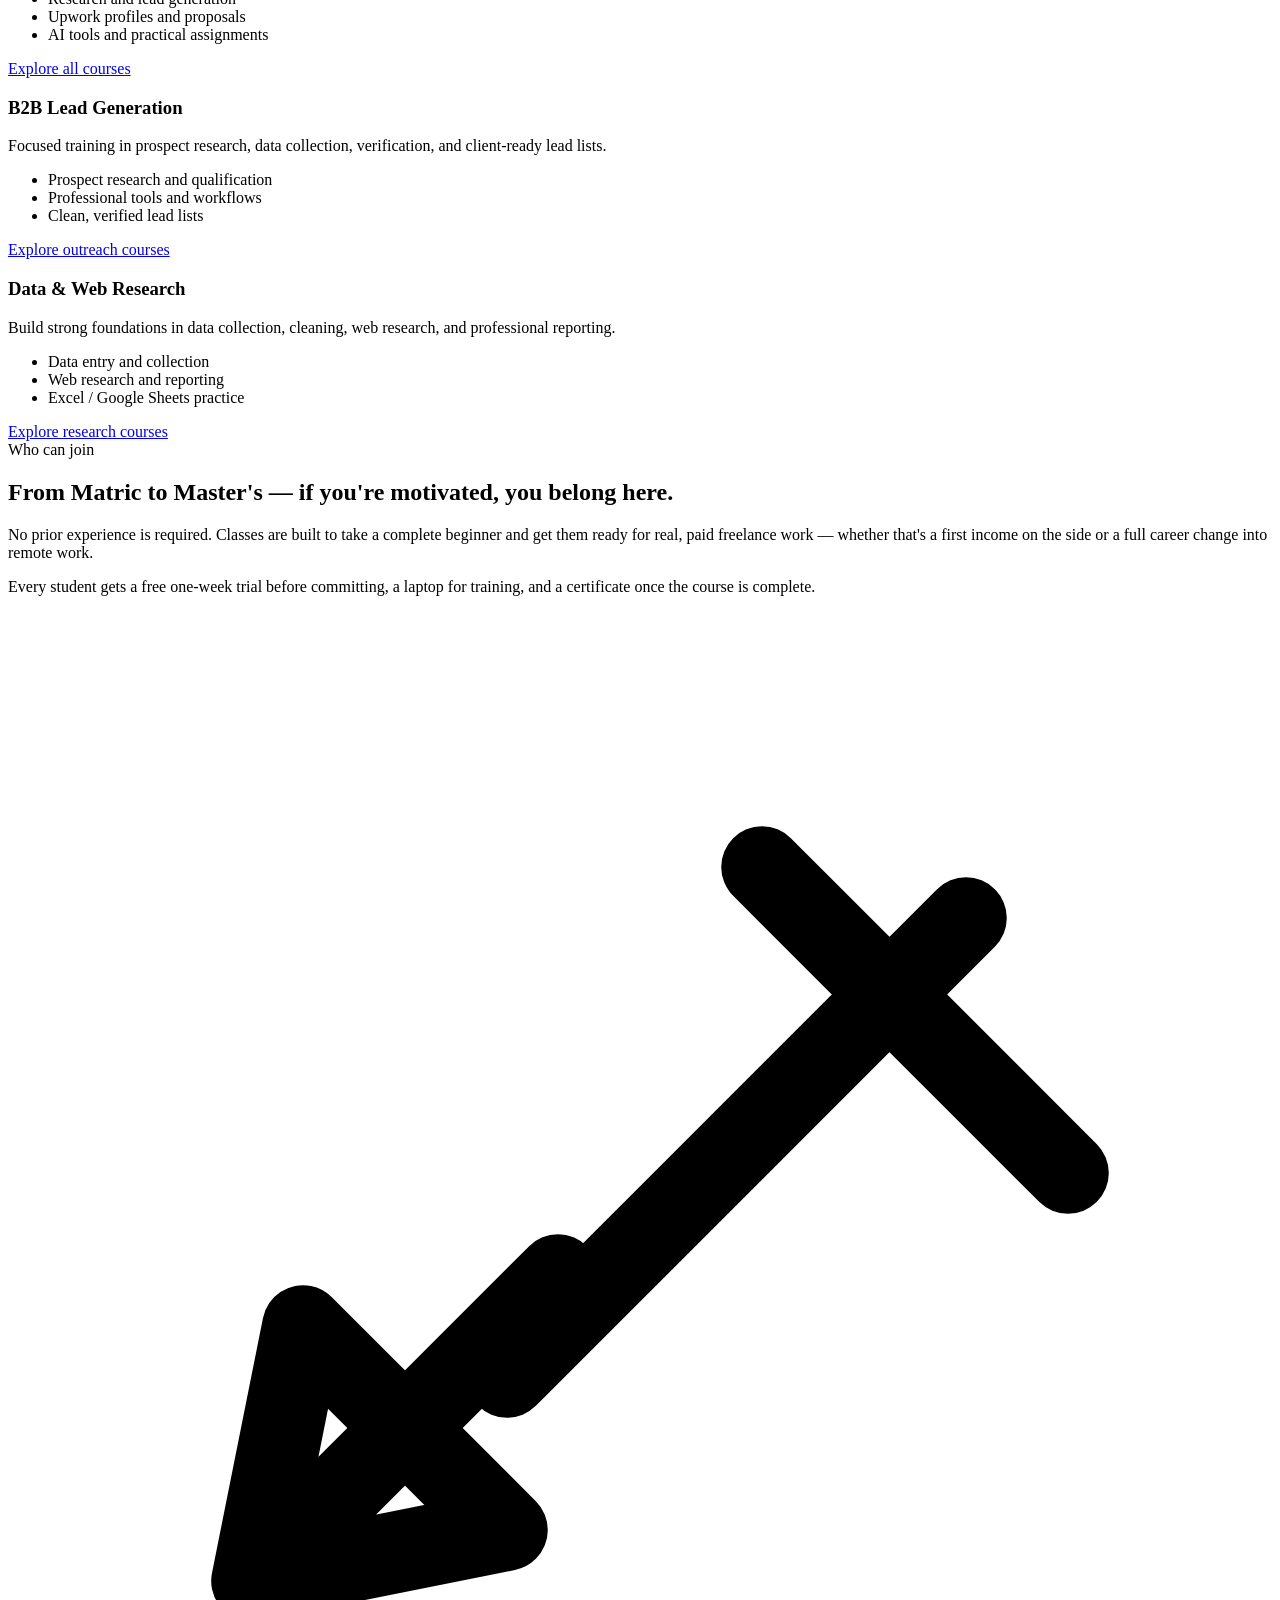
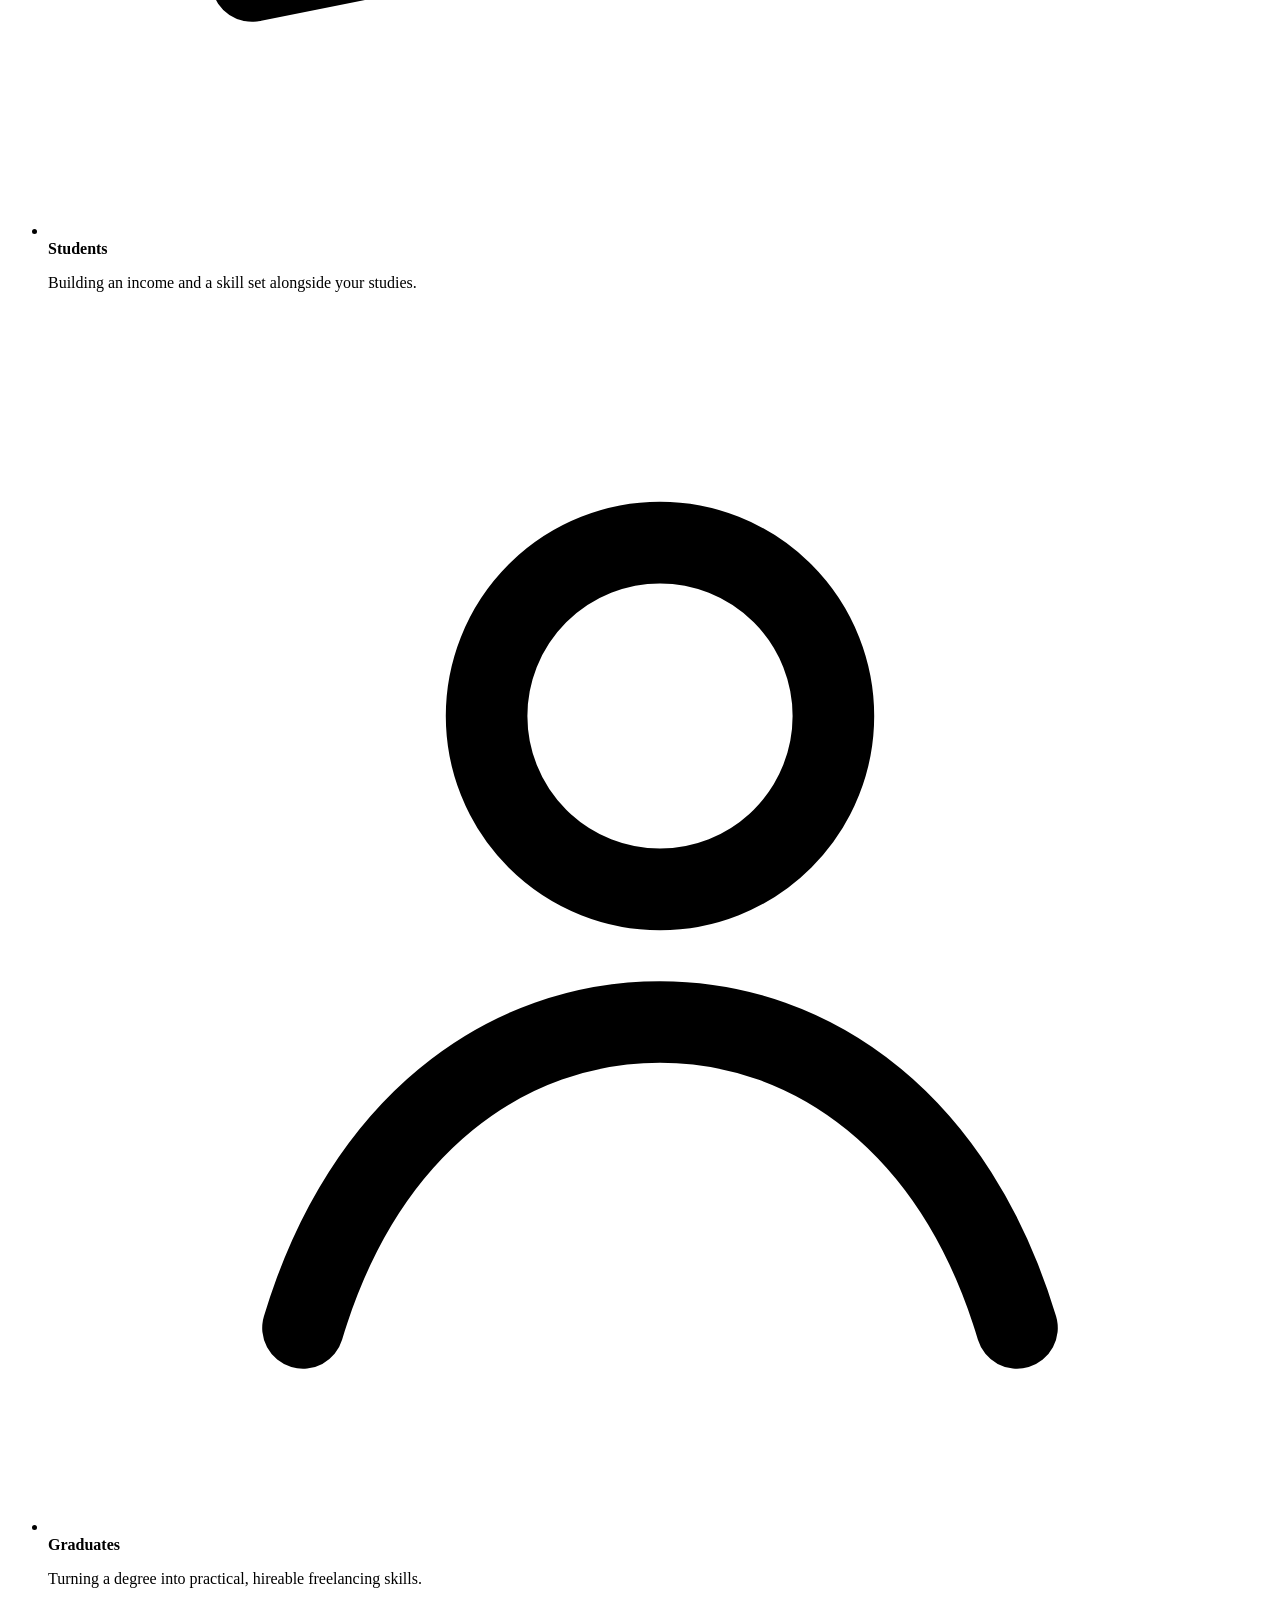
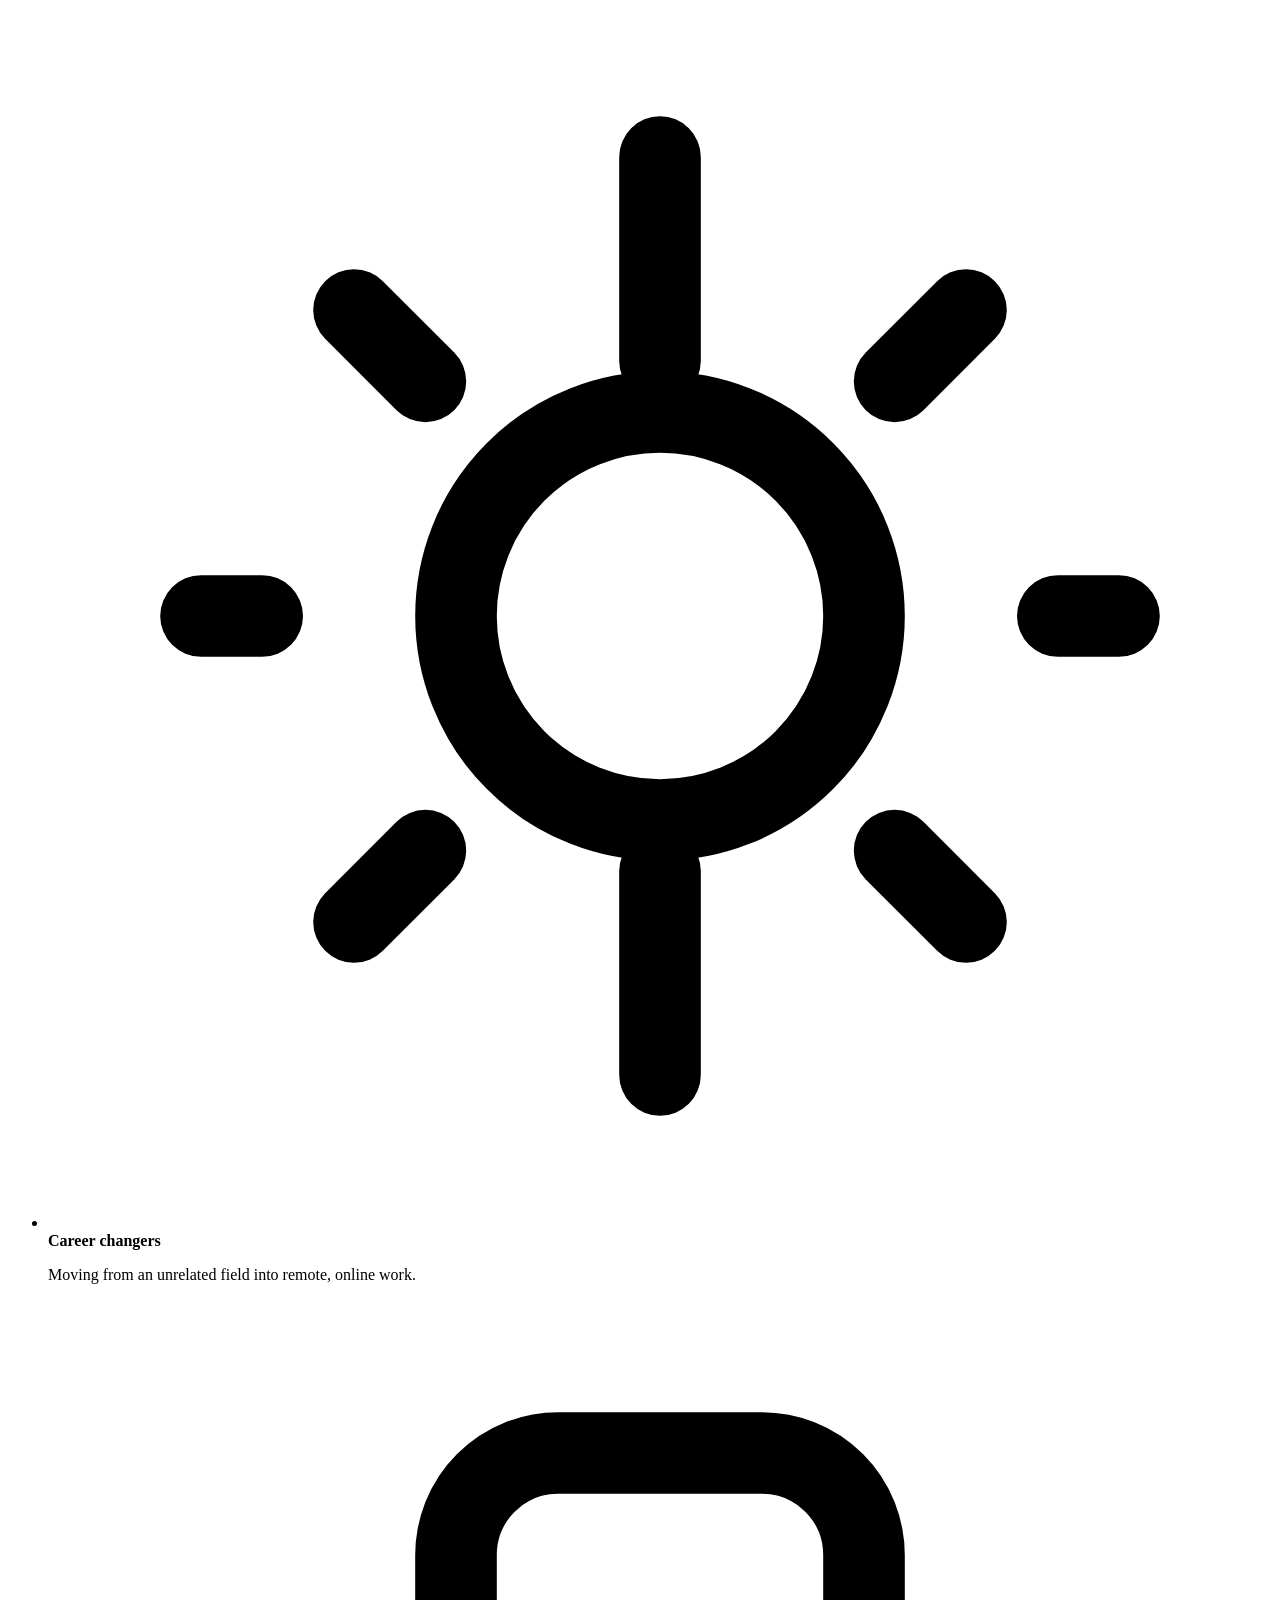
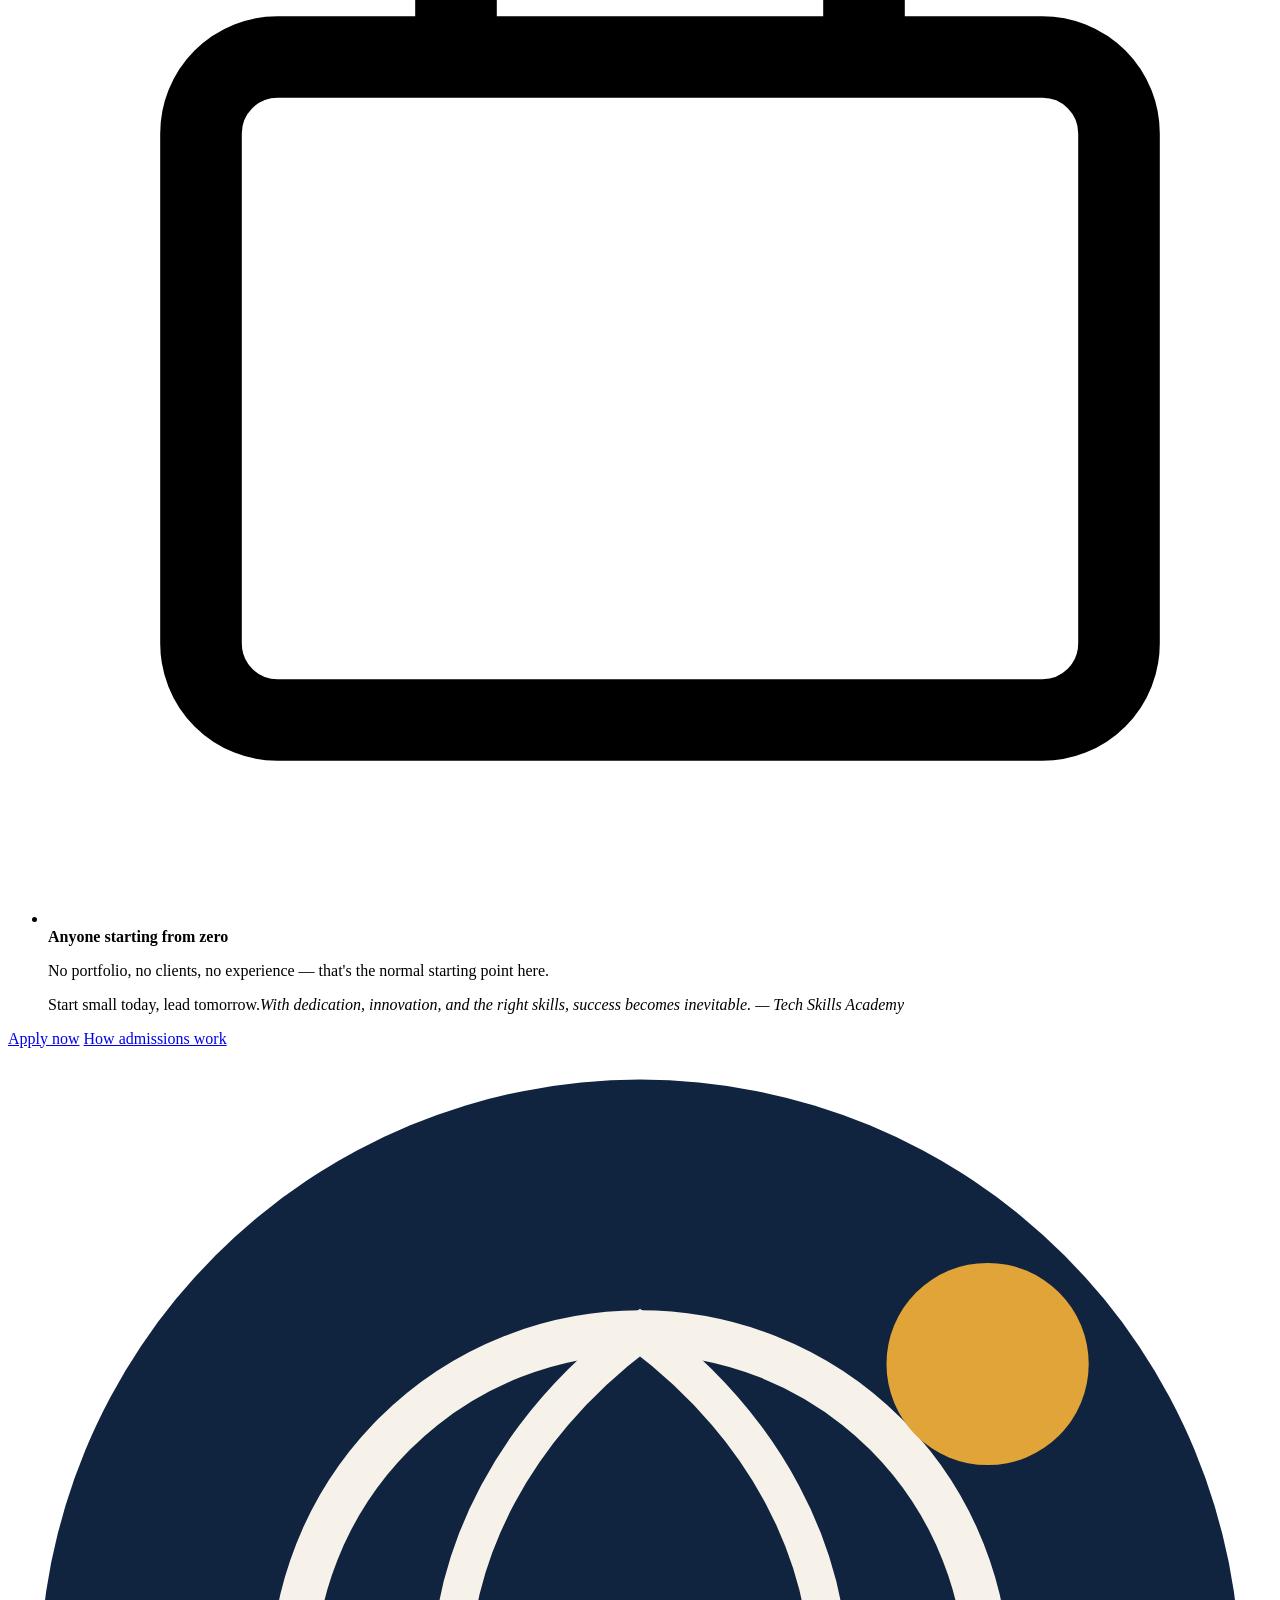
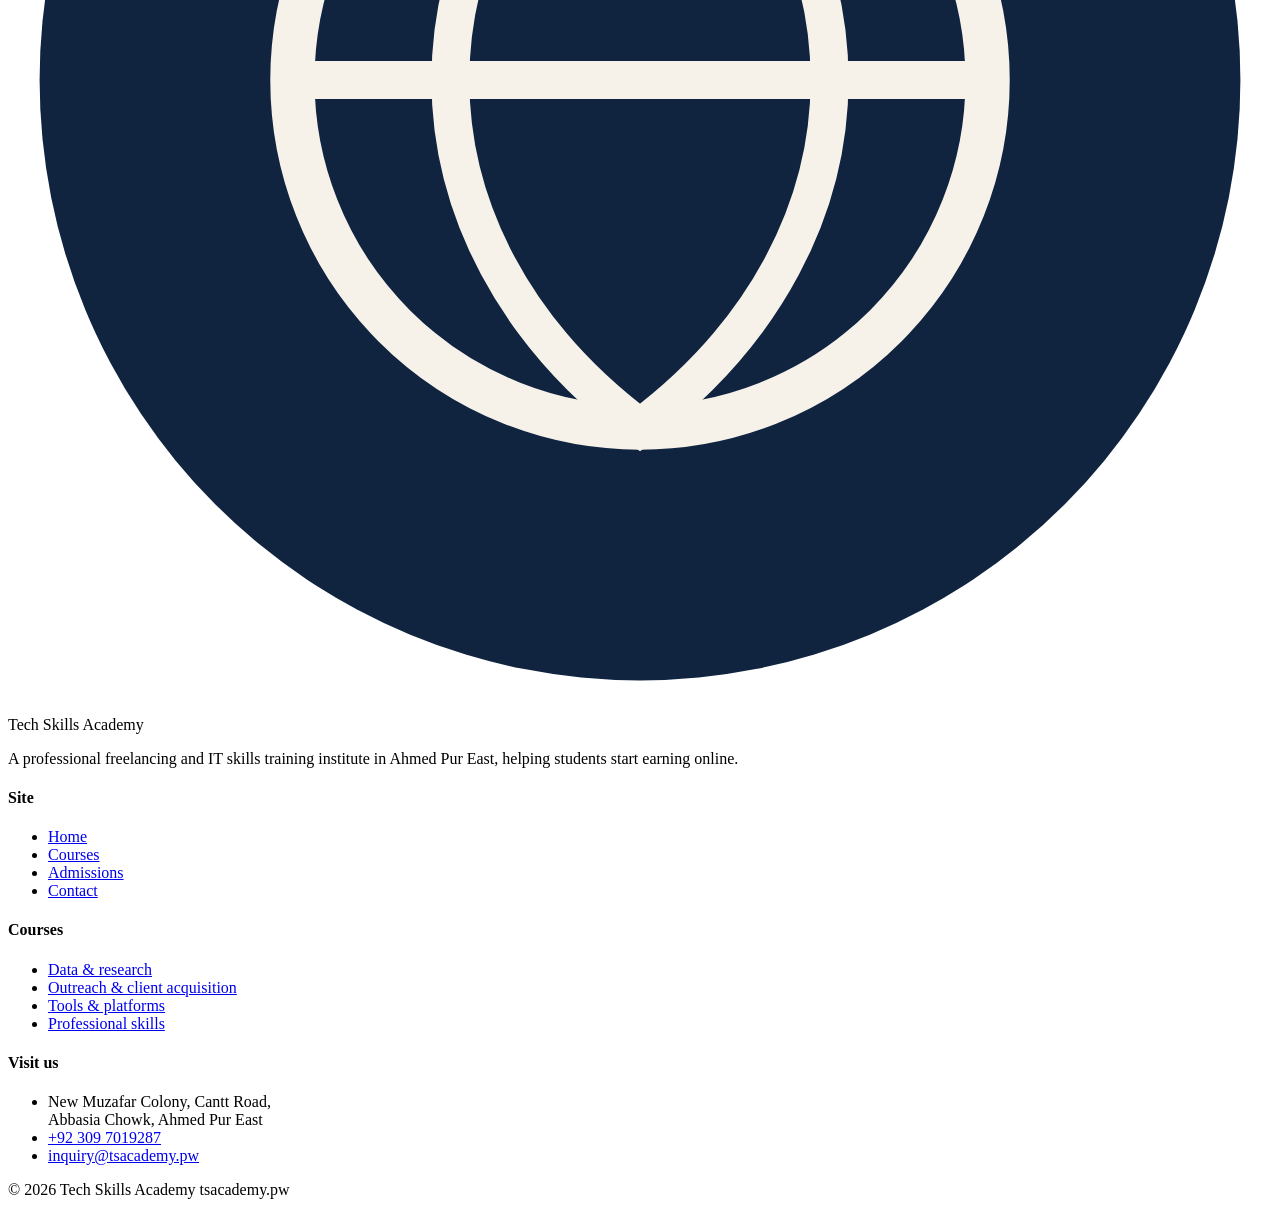
==== commit ad771802: "removed_prices" ====
--- a/index.html
+++ b/index.html
@@ -155,56 +155,47 @@
     </div>
   </section>
 
-  <!-- PRICING -->
+  <!-- LEARNING PATHS -->
   <section style="background:var(--cream); border-top:1px solid var(--line); border-bottom:1px solid var(--line);">
     <div class="wrap">
       <div class="section-head">
-        <span class="section-tag">Transparent fees</span>
-        <h2>Choose your learning path.</h2>
-        <p>Every student starts with a free one-week trial before enrolling in any path below.</p>
+        <span class="section-tag">Find your starting point</span>
+        <h2>Choose a path that fits your goals.</h2>
+        <p>Explore the courses first, then try a real class during your free one-week trial.</p>
       </div>
 
       <div class="pricing-grid">
         <div class="price-card featured">
-        
           <h3>Freelancing &amp; Lead Generation</h3>
           <p>The complete practical pathway: research, lead generation, Upwork, and client acquisition.</p>
-          <div class="amount">PKR 60,000 <small>/ 3 months</small></div>
-          <ul>
-            <li>3-month practical training</li>
-            <li>Lead generation &amp; web research</li>
-            <li>Upwork profile &amp; proposals</li>
-            <li>AI tools for freelancers</li>
-            <li>Laptop provided</li>
-          </ul>
-          <a class="btn btn-gold btn-block" href="https://forms.gle/VNoU6dF5Phvj5ANXA" target="_blank" rel="noopener">Start free trial</a>
+          <ul>
+            <li>Research and lead generation</li>
+            <li>Upwork profiles and proposals</li>
+            <li>AI tools and practical assignments</li>
+          </ul>
+          <a class="btn btn-gold btn-block" href="courses.html">Explore all courses</a>
         </div>
         <div class="price-card">
           <h3>B2B Lead Generation</h3>
           <p>Focused training in prospect research, data collection, verification, and client-ready lead lists.</p>
-          <div class="amount">PKR 20,000 <small>/ month</small></div>
-          <ul>
-            <li>Practical lead research</li>
-            <li>Professional tools &amp; workflows</li>
-            <li>Data cleaning &amp; verification</li>
-            <li>Real task practice</li>
-          </ul>
-          <a class="btn btn-outline btn-block" href="https://forms.gle/VNoU6dF5Phvj5ANXA" target="_blank" rel="noopener">Apply now</a>
+          <ul>
+            <li>Prospect research and qualification</li>
+            <li>Professional tools and workflows</li>
+            <li>Clean, verified lead lists</li>
+          </ul>
+          <a class="btn btn-outline btn-block" href="courses.html#outreach">Explore outreach courses</a>
         </div>
         <div class="price-card">
           <h3>Data &amp; Web Research</h3>
           <p>Build strong foundations in data collection, cleaning, web research, and professional reporting.</p>
-          <div class="amount">PKR 20,000 <small>/ month</small></div>
-          <ul>
-            <li>Data entry &amp; collection</li>
-            <li>Web research</li>
-            <li>Excel / Google Sheets</li>
-            <li>Practical assignments</li>
-          </ul>
-          <a class="btn btn-outline btn-block" href="https://forms.gle/VNoU6dF5Phvj5ANXA" target="_blank" rel="noopener">Apply now</a>
-        </div>
-      </div>
-      <p class="price-note">Fees are set by Tech Skills Academy and may change — confirm the current price with the academy before enrolling.</p>
+          <ul>
+            <li>Data entry and collection</li>
+            <li>Web research and reporting</li>
+            <li>Excel / Google Sheets practice</li>
+          </ul>
+          <a class="btn btn-outline btn-block" href="courses.html#research">Explore research courses</a>
+        </div>
+      </div>
     </div>
   </section>
 
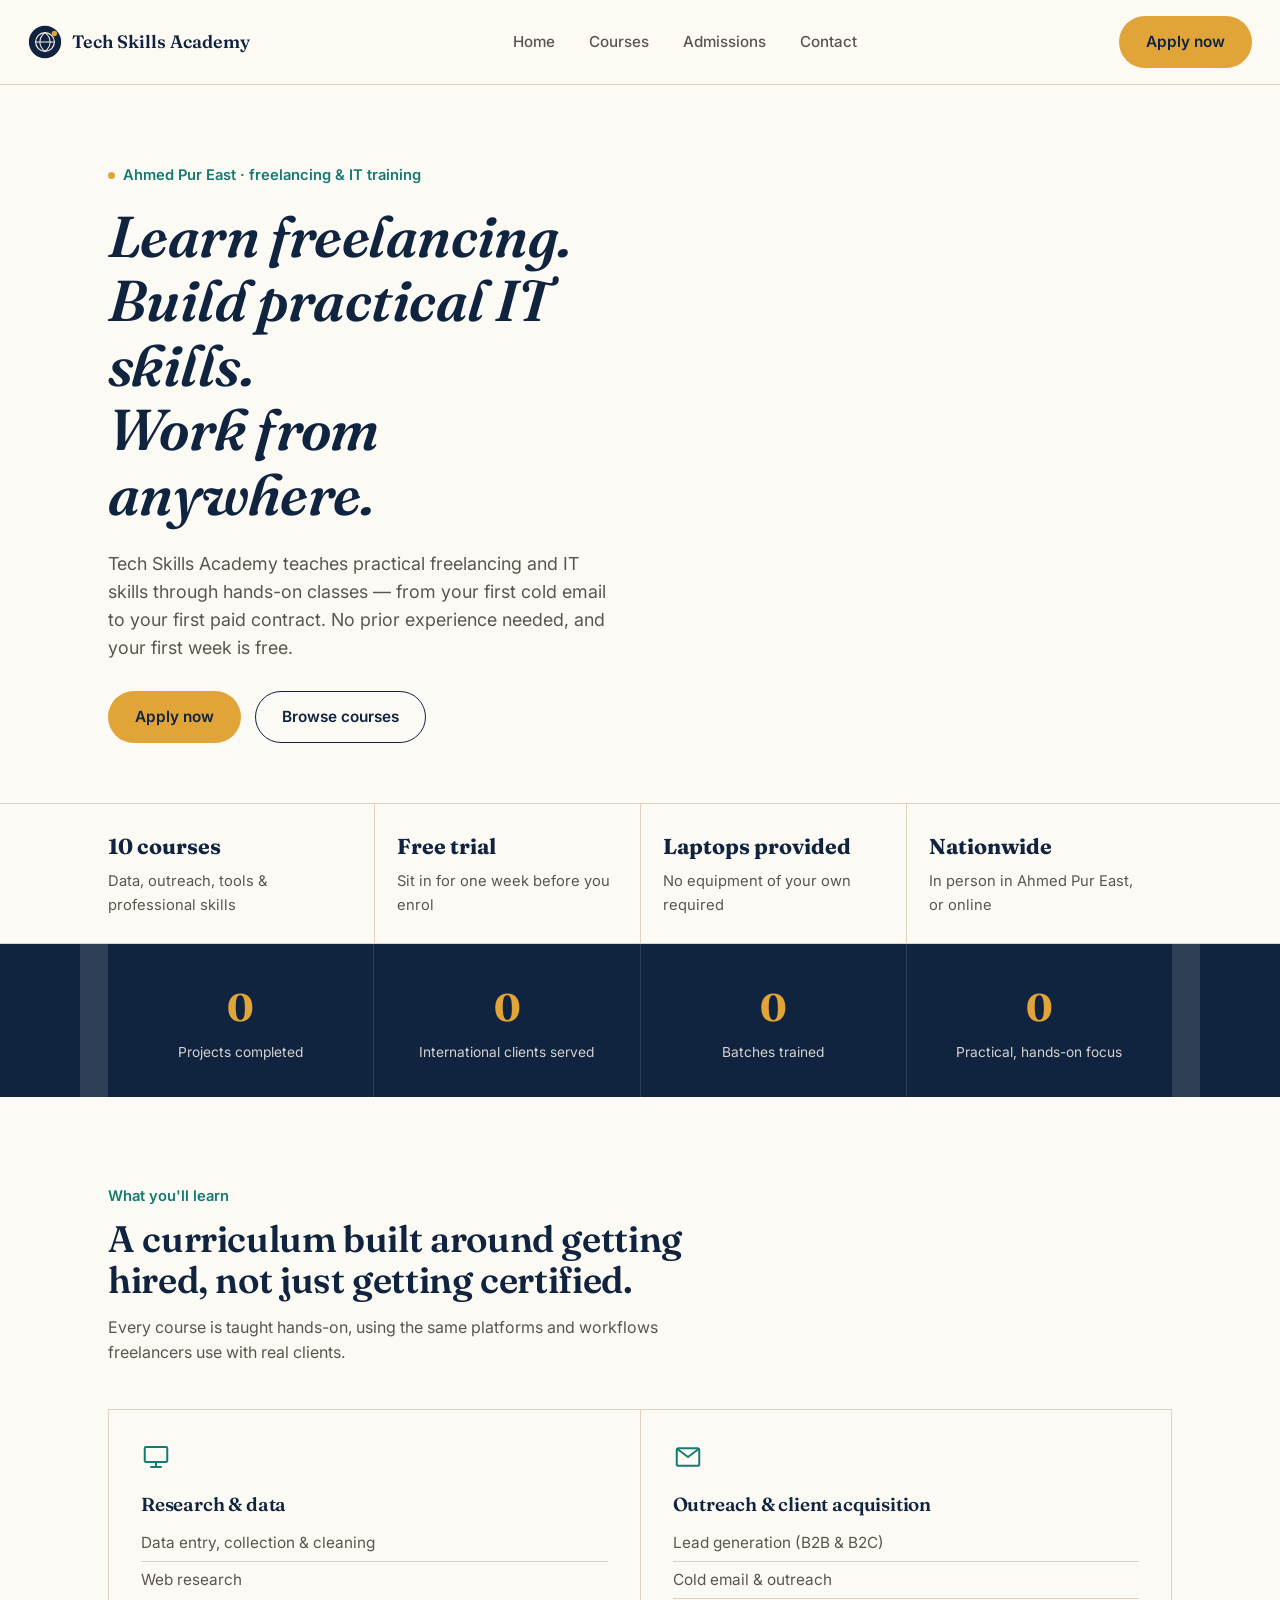
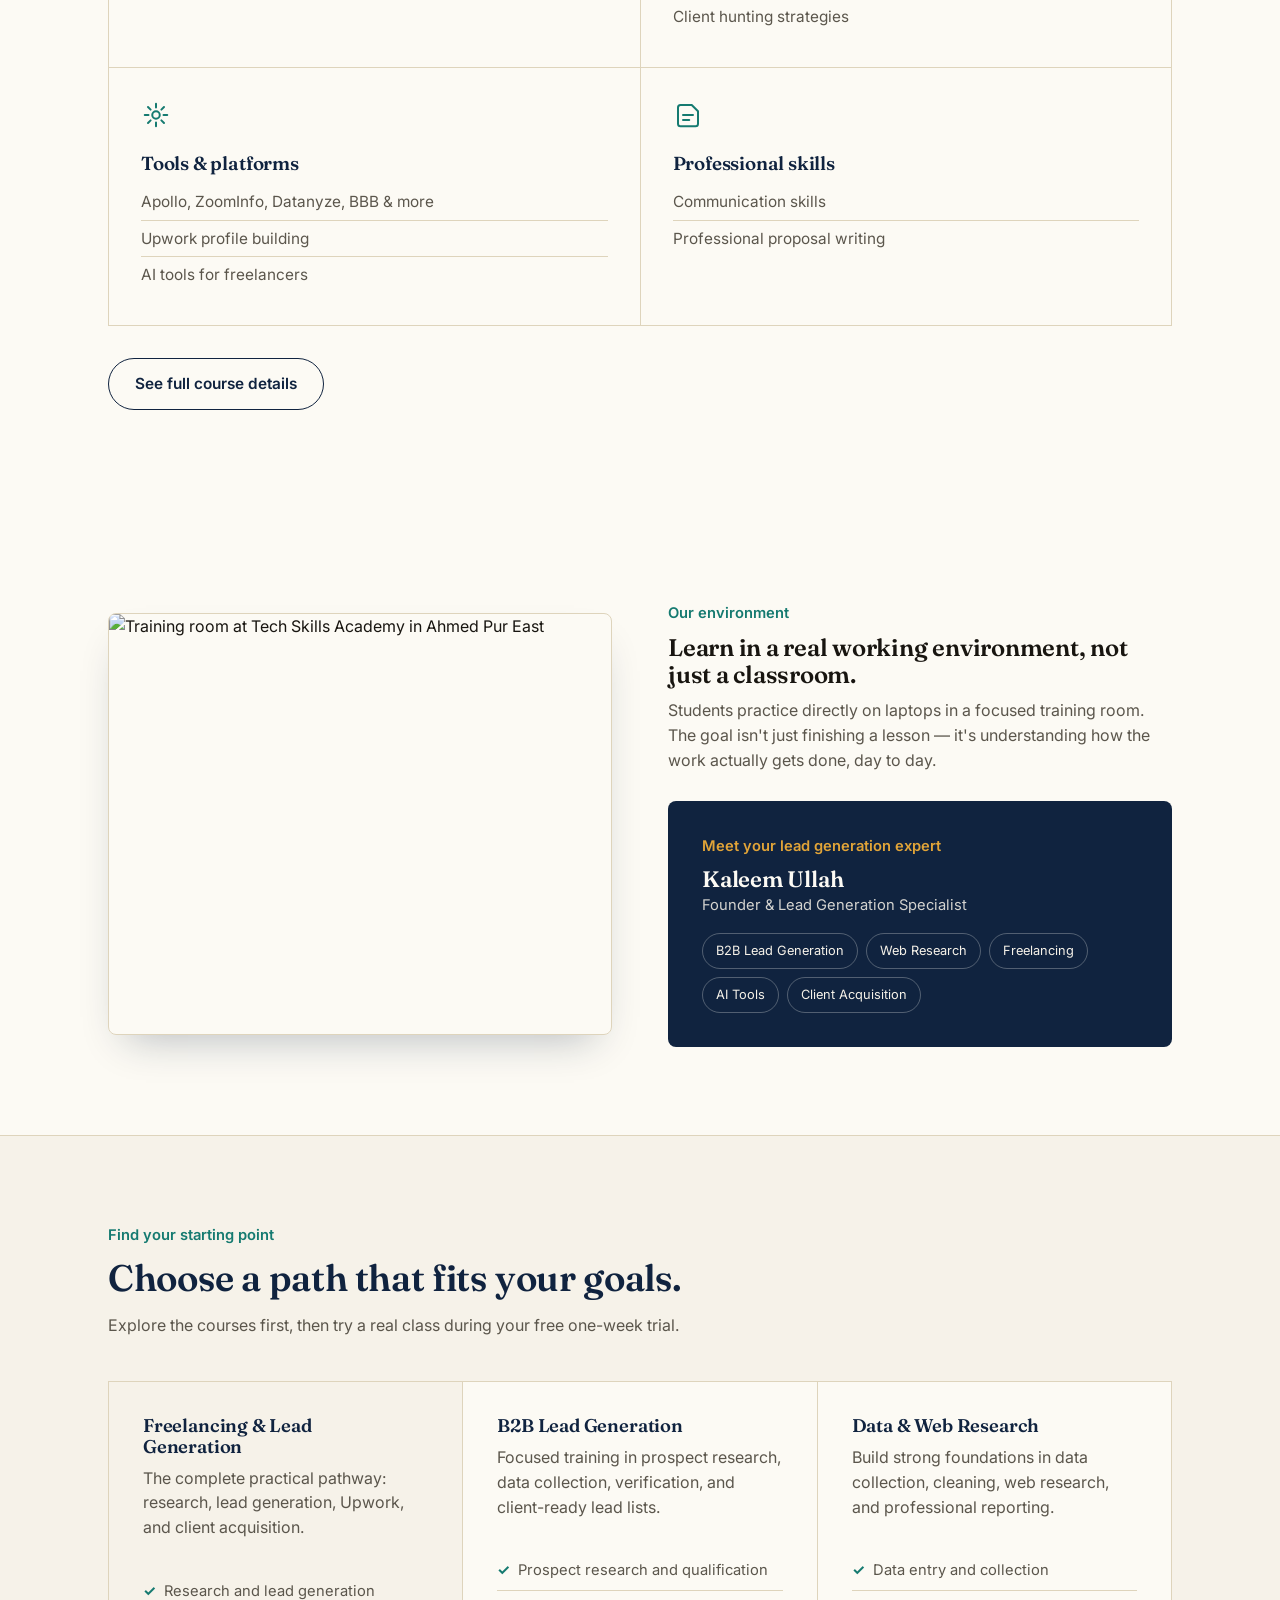
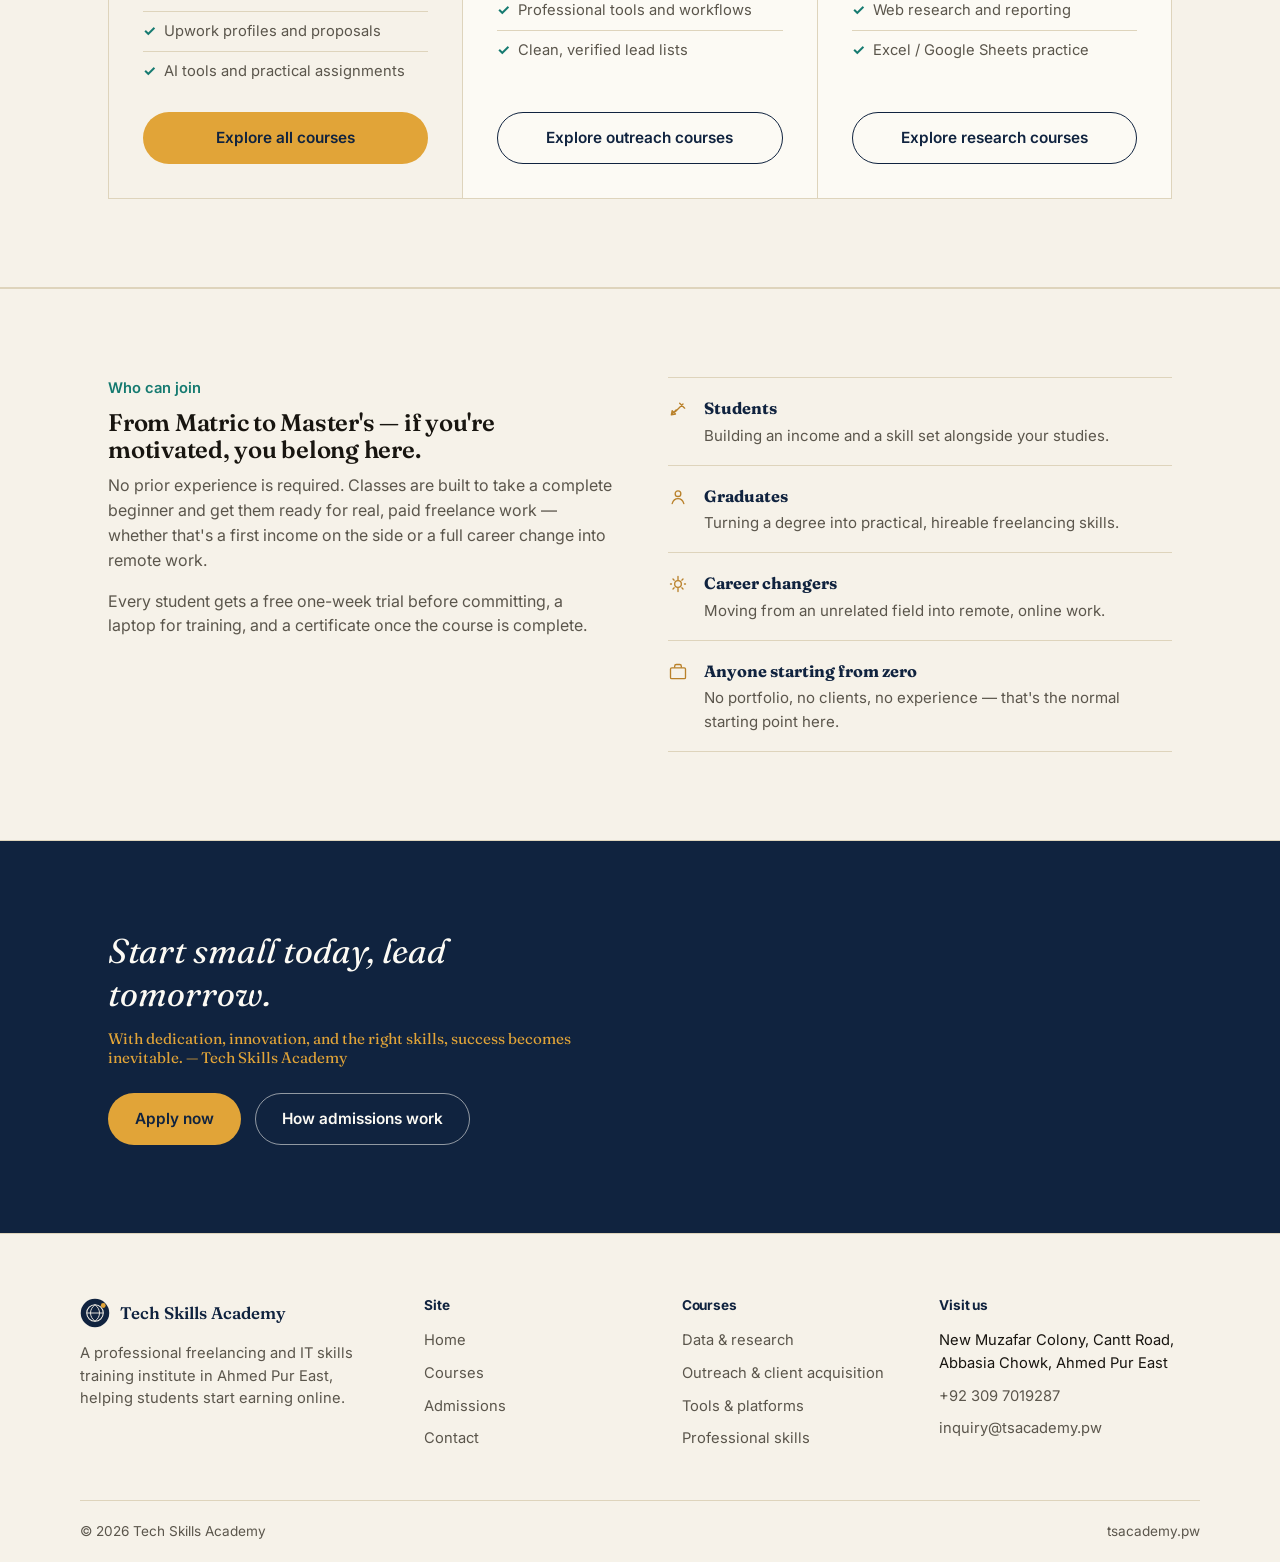
==== commit 1abf6d89: "SEO" ====
--- a/index.html
+++ b/index.html
@@ -3,9 +3,68 @@
 <head>
 <meta charset="UTF-8">
 <meta name="viewport" content="width=device-width, initial-scale=1.0">
-<title>Tech Skills Academy — Freelancing &amp; IT Training in Ahmed Pur East</title>
-<meta name="description" content="Tech Skills Academy is a hands-on freelancing and IT training institute in Ahmed Pur East. Free 1-week trial, laptops provided, certificate on completion.">
+<title>Freelancing &amp; IT Training in Ahmed Pur East | Tech Skills Academy</title>
+<meta name="description" content="Build practical freelancing and IT skills at Tech Skills Academy in Ahmed Pur East. Explore hands-on courses, attend a free one-week trial, and join in person or online.">
+<meta name="robots" content="index,follow,max-image-preview:large">
+<link rel="canonical" href="https://tsacademy.pw/">
+<meta name="theme-color" content="#10233F">
+<link rel="icon" type="image/svg+xml" href="assets/favicon.svg">
+<meta property="og:type" content="website">
+<meta property="og:site_name" content="Tech Skills Academy">
+<meta property="og:title" content="Freelancing &amp; IT Training in Ahmed Pur East | Tech Skills Academy">
+<meta property="og:description" content="Build practical freelancing and IT skills at Tech Skills Academy in Ahmed Pur East. Explore hands-on courses, attend a free one-week trial, and join in person or online.">
+<meta property="og:url" content="https://tsacademy.pw/">
+<meta property="og:image" content="https://tsacademy.pw/assets/training-room-1.jpg">
+<meta property="og:image:alt" content="Students practicing on laptops at Tech Skills Academy">
+<meta property="og:image:width" content="1536">
+<meta property="og:image:height" content="1152">
+<meta name="twitter:card" content="summary_large_image">
+<link rel="preconnect" href="https://fonts.googleapis.com">
+<link rel="preconnect" href="https://fonts.gstatic.com" crossorigin>
+<link href="https://fonts.googleapis.com/css2?family=Fraunces:ital,opsz,wght@0,9..144,400;0,9..144,500;0,9..144,600;1,9..144,500;1,9..144,600&amp;family=Inter:wght@400;500;600;700&amp;display=swap" rel="stylesheet">
 <link rel="stylesheet" href="style.css">
+<script type="application/ld+json">
+{
+  "@context": "https://schema.org",
+  "@graph": [
+    {
+      "@type": "EducationalOrganization",
+      "@id": "https://tsacademy.pw/#organization",
+      "name": "Tech Skills Academy",
+      "url": "https://tsacademy.pw/",
+      "telephone": "+923097019287",
+      "email": "inquiry@tsacademy.pw",
+      "address": {
+        "@type": "PostalAddress",
+        "streetAddress": "New Muzafar Colony, Cantt Road, Abbasia Chowk",
+        "addressLocality": "Ahmed Pur East",
+        "addressRegion": "Punjab",
+        "addressCountry": "PK"
+      },
+      "areaServed": [
+        { "@type": "City", "name": "Ahmed Pur East" },
+        { "@type": "Country", "name": "Pakistan" }
+      ]
+    },
+    {
+      "@type": "WebSite",
+      "@id": "https://tsacademy.pw/#website",
+      "url": "https://tsacademy.pw/",
+      "name": "Tech Skills Academy",
+      "publisher": { "@id": "https://tsacademy.pw/#organization" }
+    },
+    {
+      "@type": "WebPage",
+      "@id": "https://tsacademy.pw/#webpage",
+      "url": "https://tsacademy.pw/",
+      "name": "Freelancing & IT Training in Ahmed Pur East | Tech Skills Academy",
+      "description": "Build practical freelancing and IT skills at Tech Skills Academy in Ahmed Pur East. Explore hands-on courses, attend a free one-week trial, and join in person or online.",
+      "isPartOf": { "@id": "https://tsacademy.pw/#website" },
+      "about": { "@id": "https://tsacademy.pw/#organization" }
+    }
+  ]
+}
+</script>
 </head>
 <body>
 
@@ -40,7 +99,7 @@
     <div class="wrap">
       <div class="hero-copy">
         <span class="eyebrow">Ahmed Pur East · freelancing &amp; IT training</span>
-        <h1>Learn the skills.<br>Land the clients.<br>Get paid from anywhere.</h1>
+        <h1>Learn freelancing.<br>Build practical IT skills.<br>Work from anywhere.</h1>
         <p class="lede">Tech Skills Academy teaches practical freelancing and IT skills through hands-on classes — from your first cold email to your first paid contract. No prior experience needed, and your first week is free.</p>
         <div class="hero-ctas">
           <a class="btn btn-gold" href="https://forms.gle/VNoU6dF5Phvj5ANXA" target="_blank" rel="noopener">Apply now</a>
@@ -49,7 +108,7 @@
       </div>
 
       <div class="hero-art hero-photo">
-        <img src="assets/training-room-1.jpg" alt="Students at Tech Skills Academy practicing on laptops in the training room">
+        <img src="assets/training-room-1.jpg" alt="Students practicing on laptops at Tech Skills Academy in Ahmed Pur East" width="1536" height="1152">
         <div class="hero-badge">
           <strong>Hands-on learning</strong>
           <span>Real tools, real tasks, instructor guidance</span>
@@ -132,7 +191,7 @@
   <section>
     <div class="wrap founder-split">
       <div class="founder-photo">
-        <img src="assets/training-room-2.jpg" alt="A corner of the Tech Skills Academy training room in Ahmed Pur East">
+        <img src="assets/training-room-2.jpg" alt="Training room at Tech Skills Academy in Ahmed Pur East" width="1152" height="1536" loading="lazy">
       </div>
       <div>
         <span class="section-tag">Our environment</span>
--- a/style.css
+++ b/style.css
@@ -0,0 +1,598 @@
+/* ============================================================
+   Tech Skills Academy — shared stylesheet
+   ============================================================ */
+
+:root{
+  --navy:#10233F;
+  --navy-light:#1C3B63;
+  --teal:#157A70;
+  --teal-tint:#E3EFEC;
+  --gold:#E1A438;
+  --gold-dark:#B9812A;
+  --cream:#F6F2E9;
+  --paper:#FCFAF4;
+  --ink:#181510;
+  --ink-soft:#5B564C;
+  --line:#DED4BC;
+
+  --serif: 'Fraunces', 'Iowan Old Style', 'Georgia', serif;
+  --sans: 'Inter', -apple-system, BlinkMacSystemFont, 'Segoe UI', sans-serif;
+
+  --wrap: 1120px;
+}
+
+*,*::before,*::after{ box-sizing:border-box; }
+html{ scroll-behavior:smooth; }
+body{
+  margin:0;
+  font-family:var(--sans);
+  color:var(--ink);
+  background:var(--paper);
+  line-height:1.55;
+  -webkit-font-smoothing:antialiased;
+}
+img{ max-width:100%; display:block; }
+a{ color:inherit; }
+h1,h2,h3,h4{
+  font-family:var(--serif);
+  font-weight:600;
+  line-height:1.12;
+  margin:0 0 .4em;
+  letter-spacing:-0.01em;
+}
+p{ margin:0 0 1em; color:var(--ink-soft); max-width:62ch; }
+.wrap{
+  max-width:var(--wrap);
+  margin:0 auto;
+  padding:0 28px;
+}
+section{ padding:88px 0; }
+@media (max-width:720px){
+  section{ padding:56px 0; }
+}
+
+/* focus visibility */
+a:focus-visible, button:focus-visible{
+  outline:2px solid var(--teal);
+  outline-offset:3px;
+}
+@media (prefers-reduced-motion: reduce){
+  *{ animation-duration:0.001ms !important; transition-duration:0.001ms !important; scroll-behavior:auto !important; }
+}
+
+/* ---------- buttons ---------- */
+.btn{
+  display:inline-flex;
+  align-items:center;
+  gap:8px;
+  padding:13px 26px;
+  border-radius:999px;
+  font-family:var(--sans);
+  font-weight:600;
+  font-size:0.96rem;
+  text-decoration:none;
+  border:1.5px solid transparent;
+  cursor:pointer;
+  transition:transform .18s ease, background-color .18s ease, color .18s ease, border-color .18s ease;
+}
+.btn:hover{ transform:translateY(-1px); }
+.btn-gold{ background:var(--gold); color:var(--navy); }
+.btn-gold:hover{ background:var(--gold-dark); }
+.btn-outline{ background:transparent; color:var(--navy); border-color:var(--navy); }
+.btn-outline:hover{ background:var(--navy); color:var(--paper); }
+.btn-outline-light{ background:transparent; color:var(--paper); border-color:rgba(252,250,244,.55); }
+.btn-outline-light:hover{ background:var(--paper); color:var(--navy); }
+.btn-block{ width:100%; justify-content:center; }
+
+/* ---------- header ---------- */
+.site-header{
+  position:sticky; top:0; z-index:50;
+  background:rgba(252,250,244,.92);
+  backdrop-filter:saturate(140%) blur(8px);
+  border-bottom:1px solid var(--line);
+}
+.nav{
+  display:flex; align-items:center; justify-content:space-between;
+  gap:24px; padding:16px 28px;
+}
+.brand{
+  display:flex; align-items:center; gap:10px;
+  text-decoration:none; color:var(--navy);
+  font-family:var(--serif); font-weight:600; font-size:1.12rem;
+  white-space:nowrap;
+}
+.brand svg{ width:34px; height:34px; flex:none; }
+.nav-links{
+  display:flex; gap:30px; list-style:none; margin:0; padding:0;
+  font-size:0.95rem; font-weight:500;
+}
+.nav-links a{
+  text-decoration:none; color:var(--ink-soft);
+  padding:6px 2px; border-bottom:2px solid transparent;
+  transition:color .15s ease, border-color .15s ease;
+}
+.nav-links a:hover, .nav-links a.active{
+  color:var(--navy); border-color:var(--gold);
+}
+.nav-right{ display:flex; align-items:center; gap:18px; }
+.menu-toggle{
+  display:none; background:none; border:none; cursor:pointer;
+  width:38px; height:38px; padding:0; position:relative;
+}
+.menu-toggle span, .menu-toggle span::before, .menu-toggle span::after{
+  content:''; position:absolute; left:8px; right:8px; height:2px; background:var(--navy);
+  transition:transform .2s ease, opacity .2s ease;
+}
+.menu-toggle span{ top:18px; }
+.menu-toggle span::before{ top:-7px; }
+.menu-toggle span::after{ top:7px; }
+.menu-toggle.open span{ background:transparent; }
+.menu-toggle.open span::before{ transform:translateY(7px) rotate(45deg); }
+.menu-toggle.open span::after{ transform:translateY(-7px) rotate(-45deg); }
+
+@media (max-width:880px){
+  .nav-links{
+    position:absolute; top:100%; left:0; right:0;
+    flex-direction:column; gap:0;
+    background:var(--paper); border-bottom:1px solid var(--line);
+    max-height:0; overflow:hidden; transition:max-height .25s ease;
+  }
+  .nav-links.open{ max-height:320px; }
+  .nav-links a{ padding:14px 28px; border-bottom:1px solid var(--line); display:block; }
+  .nav-right .btn-gold{ padding:10px 18px; font-size:.88rem; }
+  .menu-toggle{ display:block; }
+}
+
+/* ---------- hero ---------- */
+.hero{
+  padding:76px 0 60px;
+  overflow:hidden;
+}
+.hero .wrap{
+  display:grid;
+  grid-template-columns:1.05fr 0.85fr;
+  gap:56px;
+  align-items:center;
+}
+@media (max-width:920px){
+  .hero .wrap{ grid-template-columns:1fr; }
+  .hero-art{ order:-1; max-width:340px; margin:0 auto; }
+}
+.eyebrow{
+  display:inline-flex; align-items:center; gap:8px;
+  font-size:0.92rem; color:var(--teal); font-weight:600;
+  margin-bottom:18px;
+}
+.eyebrow::before{
+  content:''; width:7px; height:7px; border-radius:50%; background:var(--gold);
+}
+.hero h1{
+  font-size:clamp(2.4rem, 4.6vw, 3.6rem);
+  font-style:italic;
+  color:var(--navy);
+  max-width:14ch;
+}
+.hero p.lede{
+  font-size:1.12rem; max-width:46ch; margin-top:18px;
+}
+.hero-ctas{ display:flex; gap:14px; margin-top:30px; flex-wrap:wrap; }
+
+.hero-art{ opacity:0; transform:translateY(10px); }
+.hero-art.reveal{ animation:heroIn .7s ease forwards; }
+@keyframes heroIn{ to{ opacity:1; transform:none; } }
+
+/* ---------- hero photo (real photograph variant) ---------- */
+.hero-photo{
+  position:relative;
+  border-radius:10px;
+  overflow:hidden;
+  border:1px solid var(--line);
+  box-shadow:0 30px 60px -20px rgba(16,35,63,.35);
+}
+.hero-photo img{
+  width:100%; height:480px; object-fit:cover; display:block;
+  transform:scale(1.02);
+  transition:transform .6s ease;
+}
+.hero-photo:hover img{ transform:scale(1.07); }
+.hero-badge{
+  position:absolute; left:18px; bottom:18px;
+  background:var(--paper); border:1px solid var(--line);
+  padding:14px 18px; border-radius:6px;
+  box-shadow:0 14px 30px rgba(16,35,63,.22);
+  max-width:230px;
+}
+.hero-badge strong{ display:block; color:var(--navy); font-family:var(--serif); font-size:1rem; }
+.hero-badge span{ display:block; color:var(--ink-soft); font-size:.82rem; margin-top:2px; }
+@media (max-width:920px){
+  .hero-photo img{ height:340px; }
+}
+
+/* ---------- track record stats (count-up) ---------- */
+.stat-row{
+  background:var(--navy);
+}
+.stat-row .wrap{
+  display:grid; grid-template-columns:repeat(4,1fr); gap:1px;
+  background:rgba(252,250,244,.12);
+}
+.stat-block{
+  background:var(--navy); padding:34px 20px; text-align:center;
+}
+.stat-block strong{
+  display:block; font-family:var(--serif); font-size:clamp(1.8rem,4vw,2.4rem);
+  color:var(--gold); letter-spacing:-0.01em;
+}
+.stat-block span{ display:block; color:var(--cream); font-size:.86rem; margin-top:4px; opacity:.85; }
+@media (max-width:720px){
+  .stat-row .wrap{ grid-template-columns:1fr 1fr; }
+  .stat-block{ padding:26px 14px; }
+}
+
+/* ---------- founder / environment split ---------- */
+.founder-split{
+  display:grid; grid-template-columns:1fr 1fr; gap:56px; align-items:center;
+}
+@media (max-width:920px){ .founder-split{ grid-template-columns:1fr; } }
+.founder-photo{
+  border-radius:8px; overflow:hidden; border:1px solid var(--line);
+  box-shadow:0 20px 40px -18px rgba(16,35,63,.3);
+}
+.founder-photo img{ width:100%; height:420px; object-fit:cover; transition:transform .5s ease; }
+.founder-photo:hover img{ transform:scale(1.05); }
+.founder-card{
+  background:var(--navy); color:var(--cream); padding:34px; border-radius:8px; margin-top:28px;
+}
+.founder-card .section-tag{ color:var(--gold); }
+.founder-card h3{ color:var(--paper); font-size:1.4rem; margin-bottom:2px; }
+.founder-card p.role{ color:var(--cream); opacity:.85; font-size:.92rem; margin-bottom:0; }
+.pill-row{ display:flex; flex-wrap:wrap; gap:8px; margin-top:16px; }
+.pill{
+  padding:7px 13px; border:1px solid rgba(252,250,244,.28); border-radius:999px;
+  color:var(--cream); font-size:.8rem; transition:border-color .18s ease, background-color .18s ease;
+}
+.pill:hover{ border-color:var(--gold); background:rgba(225,164,56,.12); }
+
+/* ---------- pricing ---------- */
+.pricing-grid{
+  display:grid; grid-template-columns:repeat(3,1fr); gap:1px;
+  background:var(--line); border:1px solid var(--line);
+}
+@media (max-width:900px){ .pricing-grid{ grid-template-columns:1fr; } }
+.price-card{
+  background:var(--paper); padding:34px; display:flex; flex-direction:column;
+  transition:transform .22s ease, box-shadow .22s ease;
+  position:relative;
+}
+.price-card:hover{ transform:translateY(-4px); box-shadow:0 22px 40px -22px rgba(16,35,63,.28); z-index:1; }
+.price-card.featured{ background:var(--cream); }
+.price-tag{
+  position:absolute; top:20px; right:20px; background:var(--gold); color:var(--navy);
+  font-size:.72rem; font-weight:700; letter-spacing:.04em; text-transform:uppercase;
+  padding:5px 10px; border-radius:999px;
+}
+.price-card h3{ font-size:1.15rem; color:var(--navy); margin-bottom:8px; max-width:22ch; }
+.price-card .amount{
+  font-family:var(--serif); font-size:1.9rem; color:var(--navy); margin:14px 0 2px;
+}
+.price-card .amount small{ font-family:var(--sans); font-size:.78rem; color:var(--ink-soft); font-weight:600; }
+.price-card ul{ list-style:none; margin:16px 0 22px; padding:0; flex:1; }
+.price-card ul li{
+  padding:8px 0; border-top:1px solid var(--line); font-size:.92rem; color:var(--ink-soft);
+  display:flex; gap:8px; align-items:flex-start;
+}
+.price-card ul li:first-child{ border-top:none; }
+.price-card ul li::before{ content:'✓'; color:var(--teal); font-weight:700; }
+.price-note{ font-size:.85rem; color:var(--ink-soft); margin-top:18px; }
+
+/* ---------- hover polish across card-like blocks ---------- */
+.cat-card{ transition:transform .2s ease, box-shadow .2s ease, background-color .2s ease; position:relative; }
+.cat-card:hover{ transform:translateY(-3px); box-shadow:0 18px 36px -22px rgba(16,35,63,.3); background:var(--paper); z-index:1; }
+.facility-item{ transition:transform .2s ease, box-shadow .2s ease; position:relative; }
+.facility-item:hover{ transform:translateY(-3px); box-shadow:0 18px 36px -22px rgba(16,35,63,.28); z-index:1; }
+.audience-list li{ transition:padding-left .2s ease, border-color .2s ease; }
+.audience-list li:hover{ padding-left:8px; border-color:var(--gold); }
+.step{ transition:padding-left .2s ease; }
+.step:hover{ padding-left:8px; }
+.contact-line{ transition:padding-left .2s ease; }
+.contact-line:hover{ padding-left:6px; }
+
+/* button shine sweep on hover */
+.btn-gold{ position:relative; overflow:hidden; }
+.btn-gold::after{
+  content:''; position:absolute; top:0; left:-60%; width:40%; height:100%;
+  background:linear-gradient(115deg, transparent, rgba(255,255,255,.55), transparent);
+  transform:skewX(-20deg);
+  transition:left .5s ease;
+}
+.btn-gold:hover::after{ left:130%; }
+
+/* ---------- fact strip ---------- */
+.fact-strip{
+  border-top:1px solid var(--line);
+  border-bottom:1px solid var(--line);
+  padding:0;
+}
+.fact-strip .wrap{
+  display:grid;
+  grid-template-columns:repeat(4,1fr);
+}
+.fact{
+  padding:26px 22px;
+  border-left:1px solid var(--line);
+}
+.fact:first-child{ border-left:none; padding-left:0; }
+.fact strong{
+  display:block; font-family:var(--serif); font-size:1.35rem; color:var(--navy); margin-bottom:4px;
+}
+.fact span{ font-size:.92rem; color:var(--ink-soft); }
+@media (max-width:820px){
+  .fact-strip .wrap{ grid-template-columns:1fr 1fr; }
+  .fact{ border-left:none; border-top:1px solid var(--line); padding:20px 0; }
+  .fact:nth-child(odd){ padding-right:16px; }
+  .fact:nth-child(even){ padding-left:16px; border-left:1px solid var(--line); }
+  .fact:first-child, .fact:nth-child(2){ border-top:none; }
+}
+
+/* ---------- section headers ---------- */
+.section-head{
+  max-width:640px; margin-bottom:44px;
+}
+.section-head h2{
+  font-size:clamp(1.7rem, 3vw, 2.3rem); color:var(--navy);
+}
+.section-tag{
+  color:var(--teal); font-weight:600; font-size:.92rem; margin-bottom:10px; display:block;
+}
+
+/* ---------- category grid (home preview) ---------- */
+.cat-grid{
+  display:grid; grid-template-columns:repeat(2,1fr); gap:1px;
+  background:var(--line); border:1px solid var(--line);
+}
+.cat-card{
+  background:var(--paper); padding:32px;
+}
+.cat-card .cat-icon{ width:30px; height:30px; color:var(--teal); margin-bottom:16px; transition:transform .25s ease; }
+.cat-card:hover .cat-icon{ transform:scale(1.12) rotate(-4deg); }
+.cat-card h3{ font-size:1.18rem; color:var(--navy); margin-bottom:10px; }
+.cat-card ul{ margin:0; padding:0; list-style:none; color:var(--ink-soft); font-size:.96rem; }
+.cat-card li{ padding:6px 0; border-top:1px solid var(--line); }
+.cat-card li:first-child{ border-top:none; }
+@media (max-width:720px){ .cat-grid{ grid-template-columns:1fr; } }
+
+/* ---------- audience list ---------- */
+.audience{
+  display:grid; grid-template-columns:1fr 1fr; gap:56px; align-items:start;
+}
+@media (max-width:820px){ .audience{ grid-template-columns:1fr; gap:28px; } }
+.audience-list{ list-style:none; margin:0; padding:0; }
+.audience-list li{
+  padding:18px 0; border-top:1px solid var(--line);
+  display:flex; gap:16px; align-items:flex-start;
+}
+.audience-list li:last-child{ border-bottom:1px solid var(--line); }
+.audience-list svg{ width:20px; height:20px; flex:none; margin-top:3px; color:var(--gold-dark); }
+.audience-list strong{ display:block; color:var(--navy); margin-bottom:2px; font-family:var(--serif); font-size:1.02rem; }
+.audience-list p{ margin:0; font-size:.94rem; }
+
+/* ---------- quote banner ---------- */
+.quote-banner{
+  background:var(--navy); color:var(--cream);
+}
+.quote-banner .wrap{
+  display:flex; flex-direction:column; align-items:flex-start; gap:26px;
+}
+.quote-banner blockquote{
+  font-family:var(--serif); font-style:italic;
+  font-size:clamp(1.5rem, 3.4vw, 2.15rem);
+  margin:0; max-width:22ch; color:var(--paper); line-height:1.25;
+}
+.quote-banner cite{ font-style:normal; color:var(--gold); font-size:.95rem; display:block; margin-top:14px; }
+.quote-cta{ display:flex; gap:14px; flex-wrap:wrap; }
+
+/* ---------- footer ---------- */
+.site-footer{ background:var(--cream); border-top:1px solid var(--line); }
+.footer-grid{
+  display:grid; grid-template-columns:1.4fr 1fr 1fr 1.2fr; gap:40px;
+  padding:64px 0 40px;
+}
+@media (max-width:820px){
+  .footer-grid{ grid-template-columns:1fr 1fr; row-gap:36px; }
+}
+@media (max-width:520px){
+  .footer-grid{ grid-template-columns:1fr; }
+}
+.footer-grid h4{
+  font-family:var(--sans); font-size:.85rem; font-weight:700;
+  color:var(--navy); margin-bottom:16px;
+}
+.footer-brand{ display:flex; align-items:center; gap:10px; margin-bottom:14px; }
+.footer-brand svg{ width:30px; height:30px; }
+.footer-brand span{ font-family:var(--serif); font-weight:600; color:var(--navy); font-size:1.05rem; }
+.footer-grid p{ font-size:.92rem; }
+.footer-links{ list-style:none; margin:0; padding:0; }
+.footer-links li{ margin-bottom:10px; font-size:.92rem; }
+.footer-links a{ text-decoration:none; color:var(--ink-soft); }
+.footer-links a:hover{ color:var(--teal); }
+.footer-bottom{
+  border-top:1px solid var(--line);
+  padding:20px 0; font-size:.85rem; color:var(--ink-soft);
+  display:flex; justify-content:space-between; flex-wrap:wrap; gap:10px;
+}
+
+/* ---------- generic page hero (inner pages) ---------- */
+.page-hero{ padding:64px 0 48px; border-bottom:1px solid var(--line); }
+.page-hero h1{ font-size:clamp(2.1rem, 4vw, 2.9rem); color:var(--navy); font-style:italic; max-width:18ch; }
+.page-hero p{ font-size:1.06rem; max-width:56ch; margin-top:14px; }
+
+/* ---------- course listing ---------- */
+.course-category{ margin-bottom:56px; }
+.course-category:last-child{ margin-bottom:0; }
+.course-category-head{
+  display:flex; align-items:baseline; gap:16px; margin-bottom:6px;
+  border-bottom:1px solid var(--navy); padding-bottom:12px;
+}
+.course-category-head h2{ font-size:1.3rem; color:var(--navy); margin:0; }
+.course-category-head span{ font-size:.88rem; color:var(--ink-soft); }
+.course-row{
+  display:grid; grid-template-columns:280px 1fr; gap:32px;
+  padding:26px 0; border-bottom:1px solid var(--line);
+}
+@media (max-width:720px){
+  .course-row{ grid-template-columns:1fr; gap:8px; }
+}
+.course-row h3{ font-size:1.08rem; color:var(--navy); margin:0; }
+.course-row p{ margin:0; font-size:.97rem; }
+
+/* ---------- interactive course cards ---------- */
+.course-grid{
+  display:grid;
+  grid-template-columns:repeat(2, minmax(0, 1fr));
+  gap:18px;
+}
+.course-card{
+  min-height:300px;
+  perspective:1100px;
+  cursor:pointer;
+  outline:none;
+}
+.course-card:focus-visible .course-card-front,
+.course-card:focus-visible .course-card-back{
+  outline:2px solid var(--gold);
+  outline-offset:-6px;
+}
+.course-card-inner{
+  position:relative;
+  width:100%;
+  height:100%;
+  min-height:300px;
+  transform-style:preserve-3d;
+  transition:transform .65s cubic-bezier(.2,.75,.25,1);
+}
+.course-card.is-flipped .course-card-inner{ transform:rotateY(180deg); }
+.course-card-face{
+  position:absolute;
+  inset:0;
+  display:flex;
+  flex-direction:column;
+  align-items:flex-start;
+  padding:28px;
+  border:1px solid var(--line);
+  border-radius:8px;
+  backface-visibility:hidden;
+  -webkit-backface-visibility:hidden;
+  overflow:hidden;
+}
+.course-card-front{
+  background:linear-gradient(145deg, var(--paper), #f0eadb);
+}
+.course-card-front::after{
+  content:'';
+  width:100px;
+  height:100px;
+  position:absolute;
+  right:-30px;
+  bottom:-34px;
+  border:1px solid var(--gold);
+  border-radius:50%;
+  opacity:.65;
+}
+.course-card-back{
+  background:var(--navy);
+  color:var(--paper);
+  transform:rotateY(180deg);
+}
+.course-index,.course-label{
+  color:var(--teal);
+  font-size:.78rem;
+  font-weight:700;
+  letter-spacing:.08em;
+  text-transform:uppercase;
+}
+.course-card-back .course-label{ color:var(--gold); }
+.course-card h3{ color:var(--navy); font-size:1.45rem; margin:30px 0 10px; max-width:16ch; }
+.course-card h3 em{ font-style:normal; font-size:.75em; }
+.course-card p{ font-size:.95rem; margin:0; }
+.course-card-back p{ color:var(--cream); margin-top:22px; }
+.flip-hint{
+  margin-top:auto;
+  color:var(--teal);
+  font-size:.84rem;
+  font-weight:600;
+}
+.flip-hint span{ display:inline-block; margin-left:5px; transition:transform .2s ease; }
+.course-card:hover .flip-hint span{ transform:translate(3px,-3px); }
+.salary{
+  display:flex;
+  align-items:baseline;
+  gap:8px;
+  margin-top:auto;
+  color:var(--paper);
+  font-family:var(--serif);
+  font-size:1.4rem;
+}
+.salary small{ color:var(--gold); font:600 .7rem var(--sans); }
+.course-card-back .btn{ margin-top:18px; }
+@media (max-width:720px){
+  .course-grid{ grid-template-columns:1fr; }
+  .course-card,.course-card-inner{ min-height:280px; }
+}
+@media (prefers-reduced-motion: reduce){
+  .course-card-inner{ transition:none; }
+}
+
+/* ---------- facilities list ---------- */
+.facility-grid{
+  display:grid; grid-template-columns:repeat(3,1fr); gap:1px;
+  background:var(--line); border:1px solid var(--line); margin-top:8px;
+}
+.facility-item{ background:var(--paper); padding:26px; }
+.facility-item svg{ width:24px; height:24px; color:var(--teal); margin-bottom:12px; }
+.facility-item h4{ font-family:var(--sans); font-weight:600; font-size:1rem; color:var(--navy); margin:0 0 6px; }
+.facility-item p{ font-size:.92rem; margin:0; }
+@media (max-width:820px){ .facility-grid{ grid-template-columns:1fr 1fr; } }
+@media (max-width:520px){ .facility-grid{ grid-template-columns:1fr; } }
+
+/* ---------- process steps ---------- */
+.steps{ list-style:none; margin:0; padding:0; counter-reset:step; }
+.step{
+  display:grid; grid-template-columns:56px 1fr; gap:22px;
+  padding:28px 0; border-top:1px solid var(--line); position:relative;
+}
+.step:first-child{ border-top:none; }
+.step-num{
+  counter-increment:step; font-family:var(--serif); font-size:1.1rem;
+  color:var(--gold-dark); font-weight:600;
+}
+.step-num::before{ content: counter(step, decimal-leading-zero); }
+.step h3{ font-size:1.08rem; color:var(--navy); margin-bottom:6px; }
+.step p{ margin:0; font-size:.97rem; }
+
+/* ---------- contact page ---------- */
+.contact-grid{
+  display:grid; grid-template-columns:0.9fr 1.1fr; gap:52px; align-items:start;
+}
+@media (max-width:900px){ .contact-grid{ grid-template-columns:1fr; } }
+.contact-card{
+  border:1px solid var(--line); padding:32px; background:var(--paper);
+}
+.contact-line{ display:flex; gap:14px; padding:16px 0; border-top:1px solid var(--line); }
+.contact-line:first-of-type{ border-top:none; padding-top:0; }
+.contact-line svg{ width:20px; height:20px; color:var(--teal); flex:none; margin-top:2px; }
+.contact-line strong{ display:block; color:var(--navy); font-size:.85rem; text-transform:none; margin-bottom:2px; }
+.contact-line span, .contact-line a{ color:var(--ink-soft); text-decoration:none; font-size:.97rem; }
+.contact-line a:hover{ color:var(--teal); }
+.map-frame{
+  border:1px solid var(--line); overflow:hidden; line-height:0;
+}
+.map-frame iframe{ width:100%; height:420px; border:0; display:block; }
+
+/* ---------- apply banner (compact, reused) ---------- */
+.apply-strip{
+  background:var(--teal-tint); border:1px solid var(--line);
+  padding:36px 40px; display:flex; align-items:center; justify-content:space-between;
+  gap:24px; flex-wrap:wrap;
+}
+.apply-strip h3{ color:var(--navy); font-size:1.25rem; margin:0 0 4px; }
+.apply-strip p{ margin:0; font-size:.95rem; }
